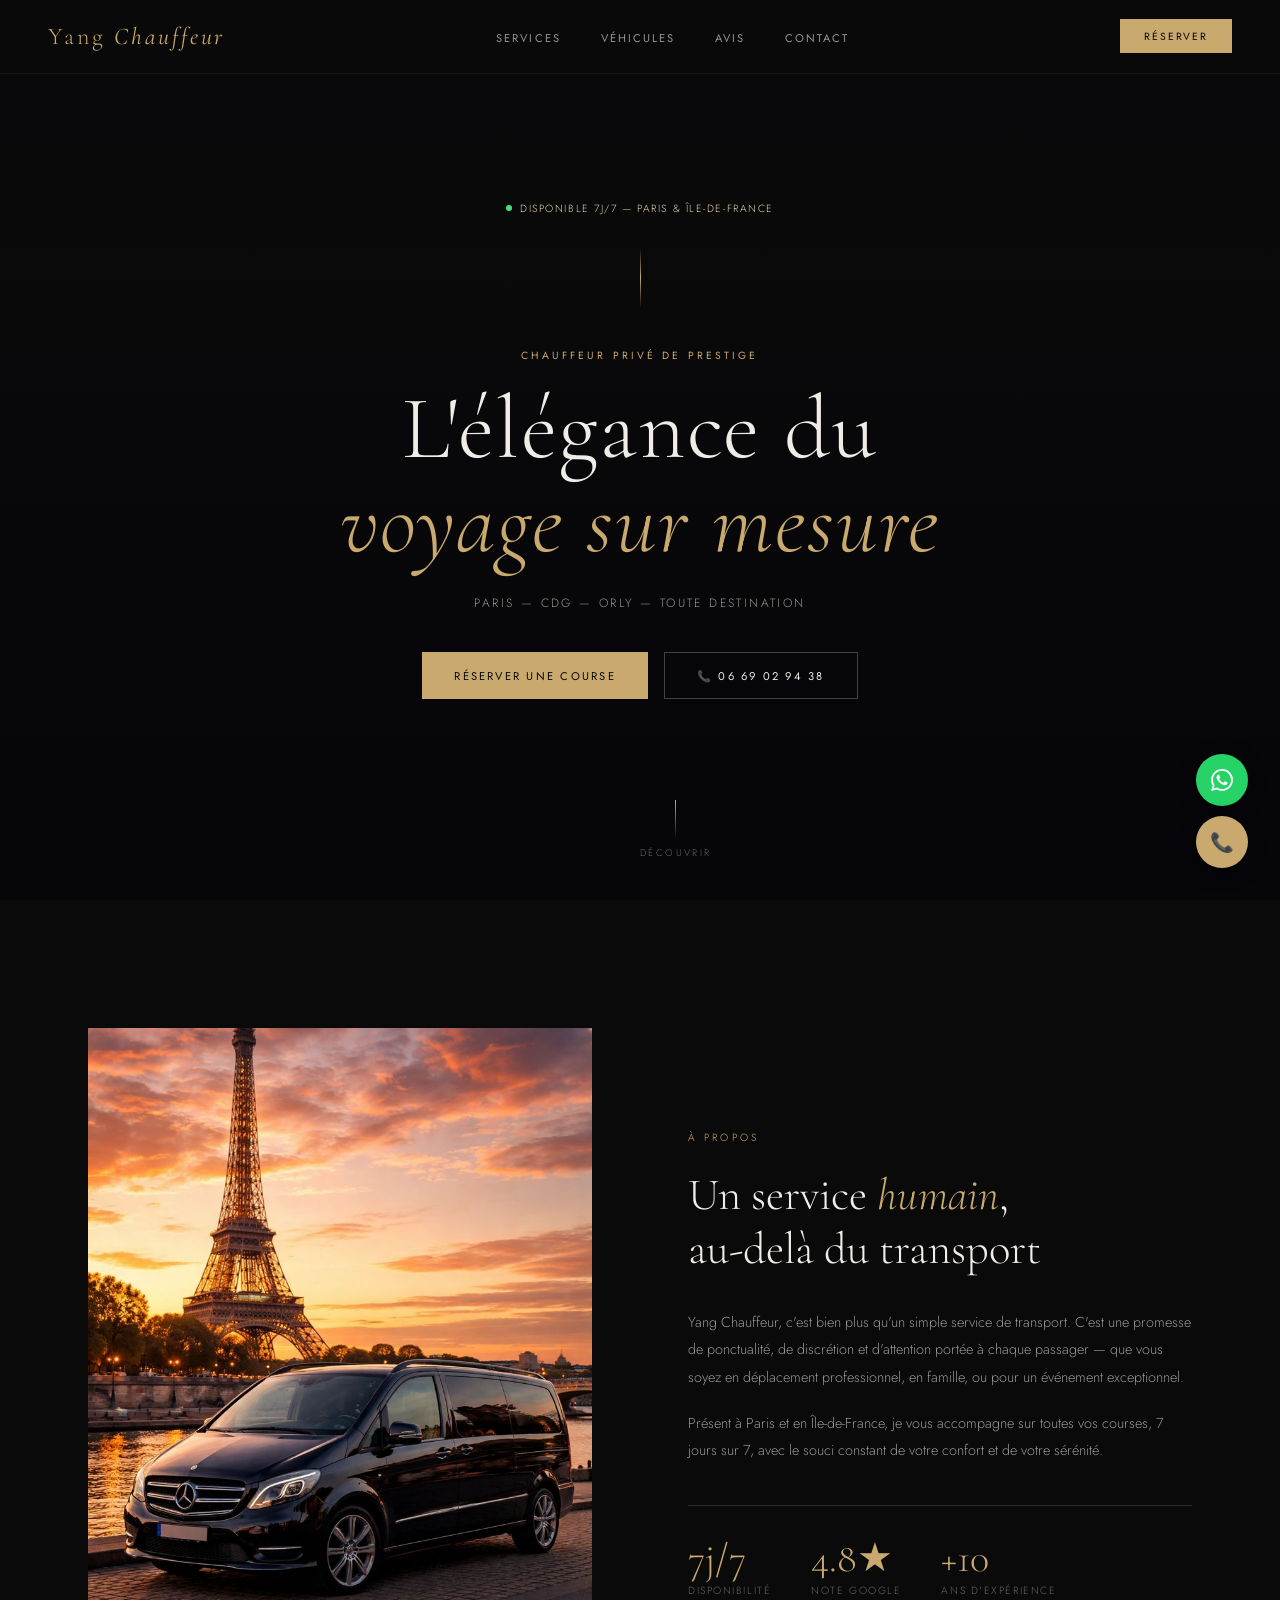
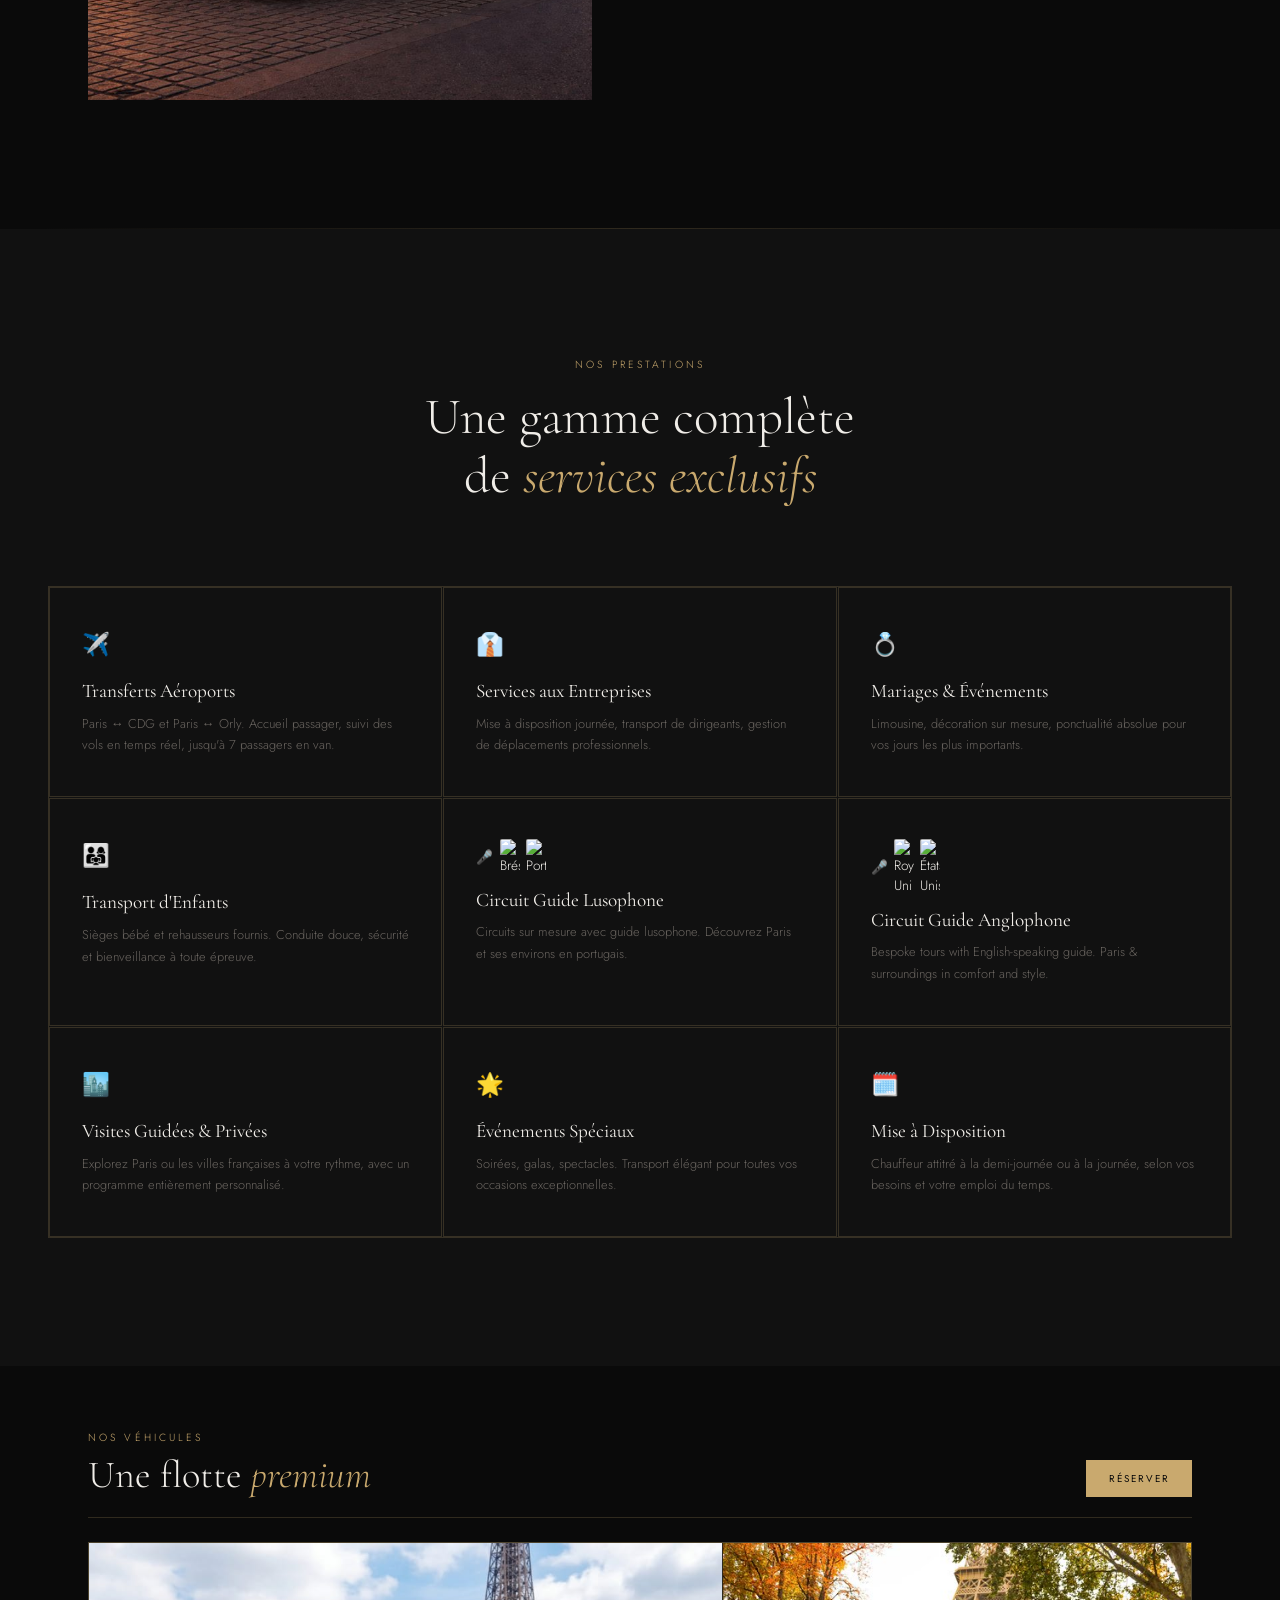
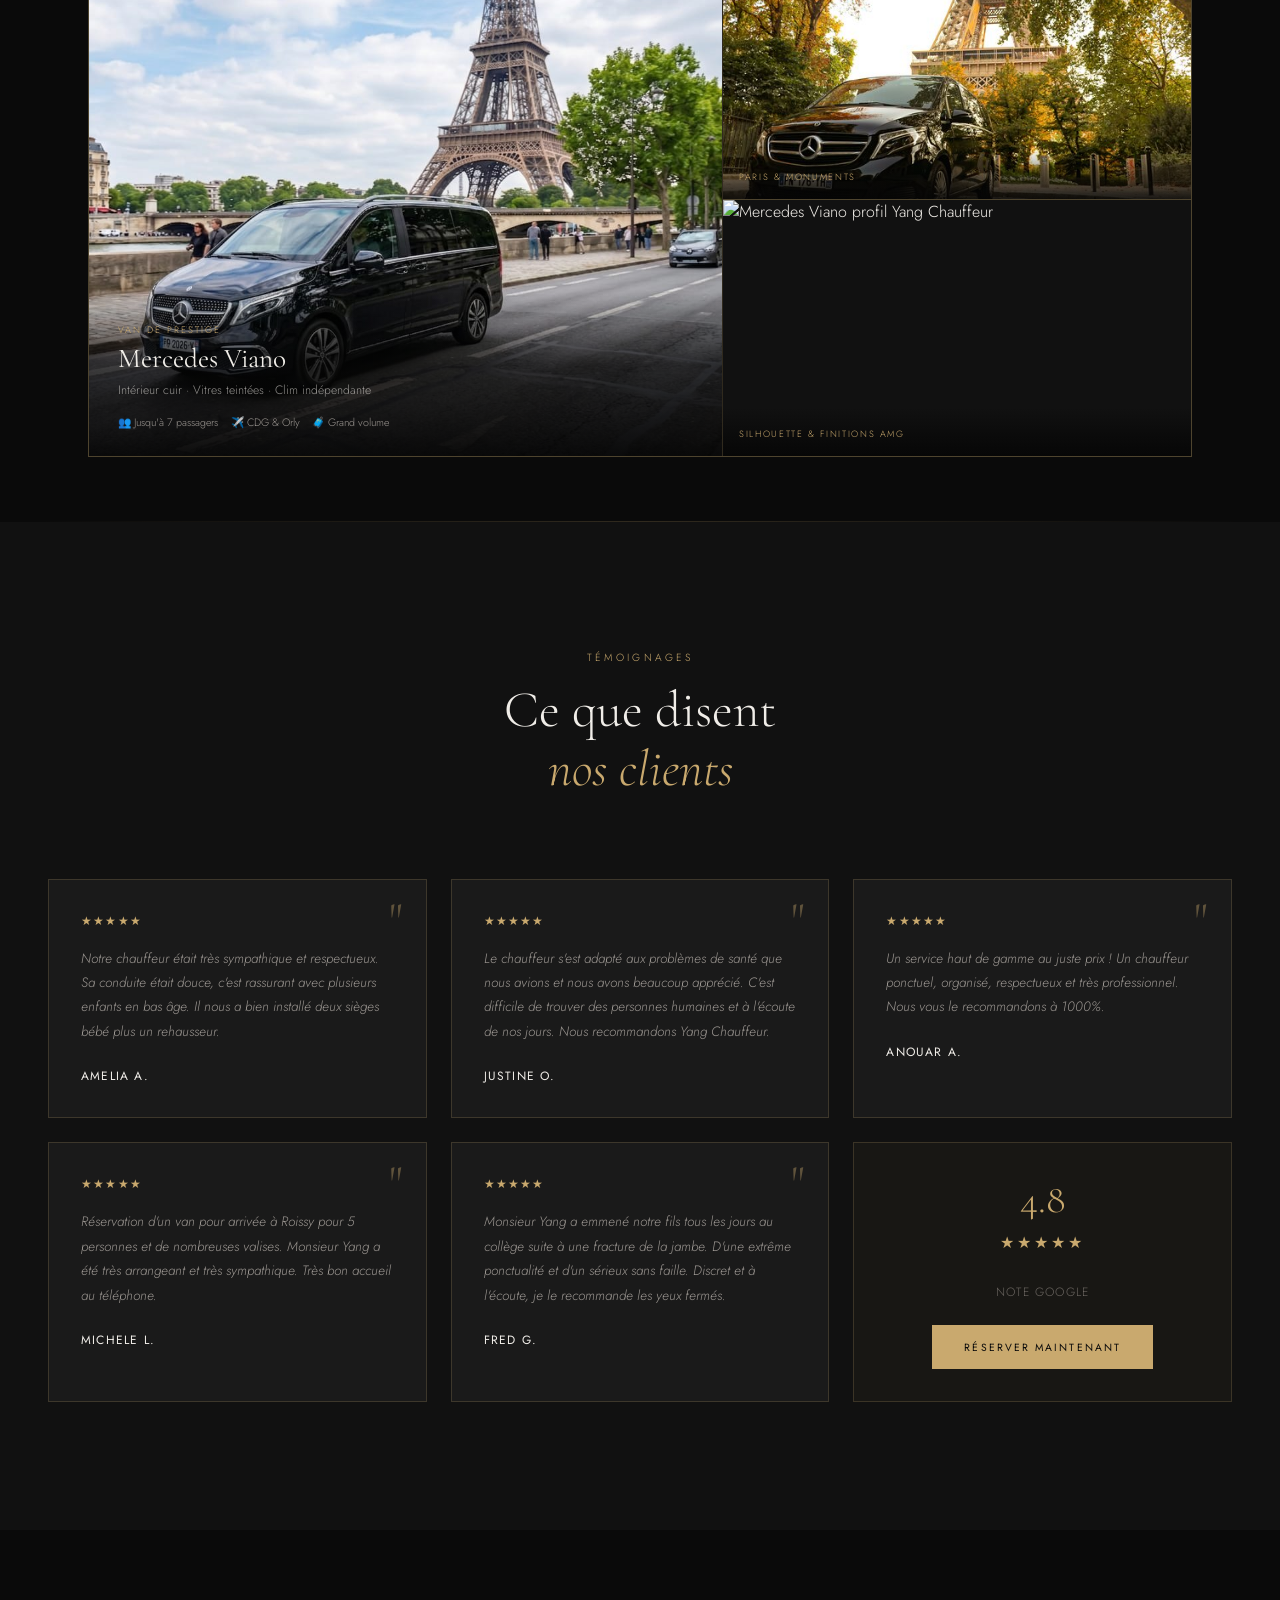
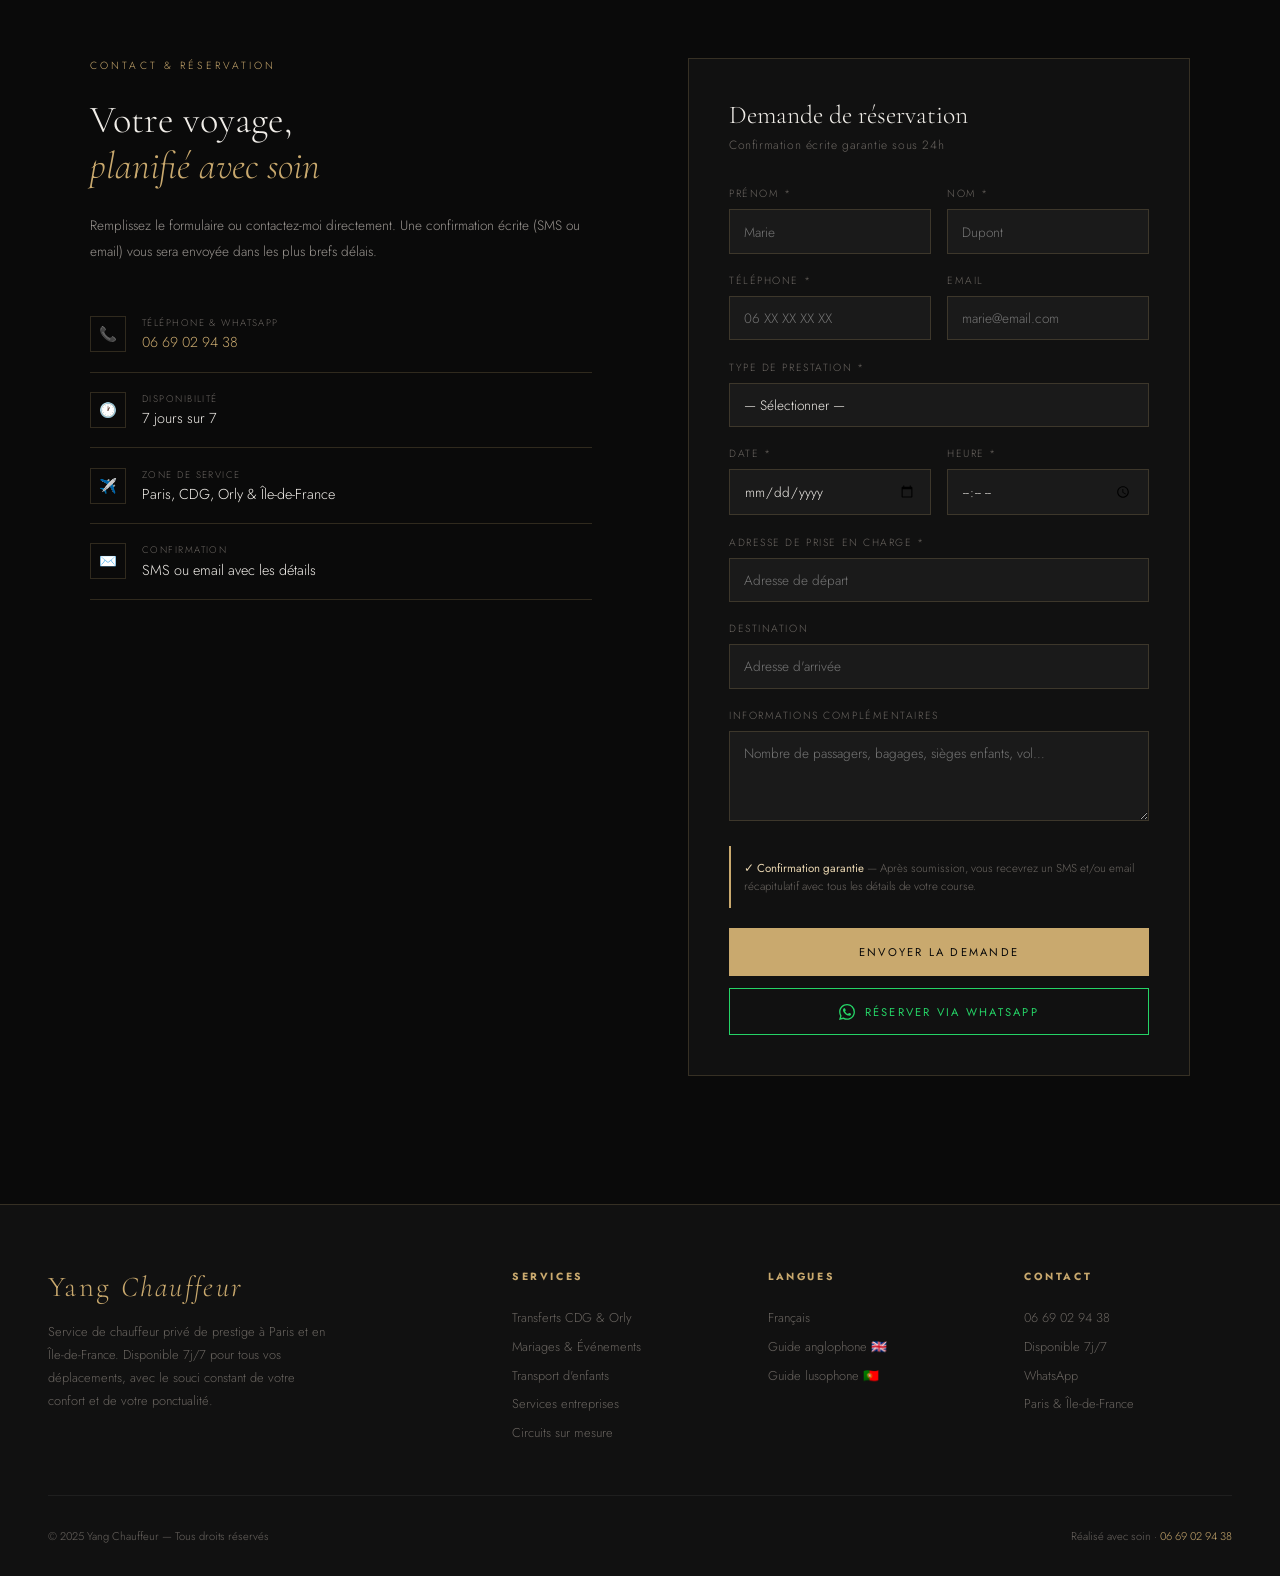
==== index.html @ 164b81b5 "Refactor message textarea auto-fill logic" ====
<!DOCTYPE html>
<html lang="fr">
<head>
<meta charset="UTF-8">
<meta name="viewport" content="width=device-width, initial-scale=1.0">
<title>Yang Chauffeur — Chauffeur Privé de Luxe à Paris</title>
<link href="https://fonts.googleapis.com/css2?family=Cormorant+Garamond:ital,wght@0,300;0,400;0,600;1,300;1,400&family=Jost:wght@200;300;400;500&display=swap" rel="stylesheet">
<style>
  *, *::before, *::after { box-sizing: border-box; margin: 0; padding: 0; }
  :root {
    --gold: #C9A96E;
    --gold-light: #E8D5B0;
    --gold-dark: #8B6B3D;
    --black: #0A0A0A;
    --near-black: #111111;
    --dark: #1A1A1A;
    --mid: #2A2A2A;
    --text: #F0EDE8;
    --text-muted: #9A9590;
    --text-dim: #6A6560;
    --border: rgba(201,169,110,0.2);
    --border-subtle: rgba(255,255,255,0.06);
  }
  html { scroll-behavior: smooth; }
  body {
    font-family: 'Jost', sans-serif;
    background: var(--black);
    color: var(--text);
    overflow-x: hidden;
    font-weight: 300;
  }

  /* NAV */
  nav {
    position: fixed; top: 0; left: 0; right: 0; z-index: 100;
    display: flex; align-items: center; justify-content: space-between;
    padding: 1.2rem 3rem;
    background: rgba(10,10,10,0.85);
    backdrop-filter: blur(12px);
    border-bottom: 1px solid var(--border-subtle);
    transition: padding 0.3s;
  }
  .nav-logo {
    font-family: 'Cormorant Garamond', serif;
    font-size: 1.5rem; font-weight: 300; letter-spacing: 0.12em;
    color: var(--gold); text-decoration: none;
  }
  .nav-logo span { font-style: italic; font-weight: 400; }
  .nav-links { display: flex; gap: 2.5rem; list-style: none; }
  .nav-links a {
    font-size: 0.7rem; font-weight: 400; letter-spacing: 0.18em; text-transform: uppercase;
    color: var(--text-muted); text-decoration: none; transition: color 0.3s;
  }
  .nav-links a:hover { color: var(--gold); }
  .nav-cta {
    font-size: 0.65rem; font-weight: 400; letter-spacing: 0.18em; text-transform: uppercase;
    color: var(--black); background: var(--gold);
    padding: 0.6rem 1.5rem; text-decoration: none;
    transition: background 0.3s;
  }
  .nav-cta:hover { background: var(--gold-light); }
  .hamburger { display: none; flex-direction: column; gap: 5px; cursor: pointer; }
  .hamburger span { width: 22px; height: 1px; background: var(--gold); display: block; }
  .mobile-menu {
    display: none; position: fixed; top: 0; left: 0; right: 0; bottom: 0;
    background: var(--near-black); z-index: 99;
    flex-direction: column; align-items: center; justify-content: center; gap: 2rem;
  }
  .mobile-menu.open { display: flex; }
  .mobile-menu a {
    font-size: 1.5rem; font-family: 'Cormorant Garamond', serif; font-weight: 300;
    color: var(--text); text-decoration: none; letter-spacing: 0.08em;
    transition: color 0.3s;
  }
  .mobile-menu a:hover { color: var(--gold); }
  .mobile-close {
    position: absolute; top: 1.5rem; right: 2rem;
    font-size: 1.5rem; cursor: pointer;
    background: none; border: none; color: var(--gold);
  }

  /* HERO */
  #hero {
    height: 100vh; min-height: 600px;
    display: flex; flex-direction: column; align-items: center; justify-content: center;
    position: relative; text-align: center;
    overflow: hidden;
    padding: 0 2rem;
  }
  .hero-bg {
    position: absolute; inset: 0;
    background:
      linear-gradient(to bottom,
        rgba(5,5,10,0.35) 0%,
        rgba(5,5,10,0.15) 30%,
        rgba(5,5,10,0.65) 72%,
        rgba(5,5,10,0.96) 100%),
      url('paris_pleinecran.jpg') center 40% / cover no-repeat;
  }
  .hero-line {
    width: 1px; height: 60px; background: linear-gradient(to bottom, transparent, var(--gold), transparent);
    margin-bottom: 2.5rem; position: relative; z-index: 1;
    animation: fadeDown 1s ease 0.2s both;
  }
  .hero-eyebrow {
    font-size: 0.65rem; font-weight: 400; letter-spacing: 0.3em; text-transform: uppercase;
    color: var(--gold); margin-bottom: 1.2rem; position: relative; z-index: 1;
    animation: fadeUp 1s ease 0.4s both;
  }
  h1 {
    font-family: 'Cormorant Garamond', serif;
    font-size: clamp(2.8rem, 7vw, 6rem); font-weight: 300;
    line-height: 1.05; letter-spacing: 0.02em;
    position: relative; z-index: 1;
    animation: fadeUp 1s ease 0.6s both;
  }
  h1 em { font-style: italic; color: var(--gold); }
  .hero-sub {
    font-size: 0.75rem; letter-spacing: 0.2em; text-transform: uppercase;
    color: var(--text-muted); margin-top: 1.5rem;
    position: relative; z-index: 1;
    animation: fadeUp 1s ease 0.8s both;
  }
  .hero-ctas {
    display: flex; gap: 1rem; margin-top: 2.5rem;
    position: relative; z-index: 1;
    animation: fadeUp 1s ease 1s both;
    flex-wrap: wrap; justify-content: center;
  }
  .btn-primary {
    display: inline-flex; align-items: center; gap: 0.5rem;
    font-size: 0.7rem; font-weight: 400; letter-spacing: 0.2em; text-transform: uppercase;
    background: var(--gold); color: var(--black);
    padding: 0.9rem 2rem; text-decoration: none;
    transition: background 0.3s, transform 0.2s;
  }
  .btn-primary:hover { background: var(--gold-light); transform: translateY(-1px); }
  .btn-secondary {
    display: inline-flex; align-items: center; gap: 0.5rem;
    font-size: 0.7rem; font-weight: 400; letter-spacing: 0.2em; text-transform: uppercase;
    background: transparent; color: var(--text);
    border: 1px solid rgba(240,237,232,0.25);
    padding: 0.9rem 2rem; text-decoration: none;
    transition: border-color 0.3s, color 0.3s;
  }
  .btn-secondary:hover { border-color: var(--gold); color: var(--gold); }
  .hero-scroll {
    position: absolute; bottom: 2.5rem; left: 50%; transform: translateX(-50%);
    display: flex; flex-direction: column; align-items: center; gap: 0.4rem;
    font-size: 0.6rem; letter-spacing: 0.25em; text-transform: uppercase; color: var(--text-dim);
    z-index: 1; animation: fadeUp 1s ease 1.2s both;
  }
  .scroll-line {
    width: 1px; height: 40px;
    background: linear-gradient(to bottom, var(--gold), transparent);
    animation: scrollPulse 2s ease-in-out infinite;
  }
  .dispo-badge {
    position: relative; z-index: 1;
    display: inline-flex; align-items: center; gap: 0.5rem;
    font-size: 0.65rem; letter-spacing: 0.15em; text-transform: uppercase;
    color: var(--gold-light); margin-bottom: 2rem;
    animation: fadeUp 1s ease 0.3s both;
  }
  .dispo-dot {
    width: 6px; height: 6px; border-radius: 50%; background: #4ade80;
    animation: pulse-dot 2s ease-in-out infinite;
  }

  /* ABOUT */
  #about {
    padding: 8rem 3rem;
    display: grid; grid-template-columns: 1fr 1fr; gap: 6rem;
    max-width: 1200px; margin: 0 auto; align-items: center;
  }
  .about-img { position: relative; }
  .about-img-frame {
    width: 100%; aspect-ratio: 3/4;
    position: relative; overflow: hidden;
  }
  .about-img-frame img {
    width: 100%; height: 100%;
    object-fit: cover; object-position: center 72%;
    display: block;
  }
  .about-img-frame::before {
    content: '';
    position: absolute; inset: -12px -12px auto auto;
    width: 60%; height: 60%;
    border-top: 1px solid var(--gold);
    border-right: 1px solid var(--gold);
  }
  .about-img-frame::after {
    content: '';
    position: absolute; inset: auto auto -12px -12px;
    width: 60%; height: 60%;
    border-bottom: 1px solid var(--gold);
    border-left: 1px solid var(--gold);
  }
  .about-text .section-label {
    font-size: 0.65rem; letter-spacing: 0.3em; text-transform: uppercase;
    color: var(--gold); margin-bottom: 1.5rem; display: block;
  }
  .about-text h2 {
    font-family: 'Cormorant Garamond', serif;
    font-size: clamp(2rem, 3.5vw, 3rem); font-weight: 300; line-height: 1.2;
    margin-bottom: 2rem;
  }
  .about-text h2 em { font-style: italic; color: var(--gold); }
  .about-text p {
    font-size: 0.9rem; line-height: 1.9; color: var(--text-muted);
    margin-bottom: 1.2rem;
  }
  .about-stats {
    display: flex; gap: 2.5rem; margin-top: 2.5rem; padding-top: 2rem;
    border-top: 1px solid var(--border);
  }
  .stat-item .stat-num {
    font-family: 'Cormorant Garamond', serif;
    font-size: 2.5rem; font-weight: 300; color: var(--gold); line-height: 1;
  }
  .stat-item .stat-label {
    font-size: 0.65rem; letter-spacing: 0.15em; text-transform: uppercase;
    color: var(--text-dim); margin-top: 0.3rem;
  }

  /* SERVICES */
  #services { padding: 8rem 3rem; background: var(--near-black); }
  .section-header { text-align: center; margin-bottom: 5rem; }
  .section-header .section-label {
    font-size: 0.65rem; letter-spacing: 0.3em; text-transform: uppercase;
    color: var(--gold); display: block; margin-bottom: 1rem;
  }
  .section-header h2 {
    font-family: 'Cormorant Garamond', serif;
    font-size: clamp(2.2rem, 4vw, 3.5rem); font-weight: 300; line-height: 1.15;
  }
  .section-header h2 em { font-style: italic; color: var(--gold); }
  .services-grid {
    display: grid; grid-template-columns: repeat(3, 1fr); gap: 1px;
    max-width: 1200px; margin: 0 auto;
    border: 1px solid var(--border);
  }
  .service-card {
    padding: 2.5rem 2rem;
    border: 1px solid var(--border);
    background: var(--near-black);
    transition: background 0.3s, transform 0.15s;
    position: relative; overflow: hidden;
    cursor: pointer;
  }
  .service-card:hover { background: rgba(201,169,110,0.06); }
  .service-card:active { transform: scale(0.98); }
  .service-card::after {
    content: ''; position: absolute; bottom: 0; left: 2rem; right: 2rem;
    height: 1px; background: var(--gold);
    transform: scaleX(0); transform-origin: left;
    transition: transform 0.4s ease;
  }
  .service-card:hover::after { transform: scaleX(1); }
  /* Badge "Sélectionné" sur la carte active */
  .service-card.selected {
    background: rgba(201,169,110,0.08);
    border-color: rgba(201,169,110,0.5);
  }
  .service-card.selected::after { transform: scaleX(1); }
  .service-selected-badge {
    position: absolute; top: 0.8rem; right: 0.8rem;
    font-size: 0.55rem; letter-spacing: 0.12em; text-transform: uppercase;
    color: var(--black); background: var(--gold);
    padding: 0.25rem 0.6rem;
    opacity: 0; transform: translateY(-4px);
    transition: opacity 0.3s, transform 0.3s;
    pointer-events: none;
  }
  .service-card.selected .service-selected-badge {
    opacity: 1; transform: translateY(0);
  }
  /* Hint "cliquer pour réserver" au hover */
  .service-card-hint {
    position: absolute; bottom: 0.7rem; right: 1rem;
    font-size: 0.55rem; letter-spacing: 0.1em; text-transform: uppercase;
    color: var(--gold); opacity: 0;
    transition: opacity 0.3s;
  }
  .service-card:hover .service-card-hint { opacity: 0.7; }
  .service-icon {
    font-size: 1.4rem; margin-bottom: 1.2rem; display: block;
  }
  .service-card h3 {
    font-family: 'Cormorant Garamond', serif;
    font-size: 1.2rem; font-weight: 400; margin-bottom: 0.6rem;
    color: var(--text);
  }
  .service-card p {
    font-size: 0.8rem; line-height: 1.7; color: var(--text-dim);
  }
  .service-flag {
    font-size: 0.85rem; margin-bottom: 0.8rem; display: flex; align-items: center; gap: 0.4rem;
  }
  .service-flag img { width: 20px; height: auto; border-radius: 2px; }

  /* FLEET */
  #fleet {
    padding: 4rem 3rem;
    max-width: 1200px; margin: 0 auto;
  }
  .fleet-main-grid {
    display: grid;
    grid-template-columns: 1.15fr 0.85fr;
    gap: 1px;
    background: var(--border);
    border: 1px solid var(--border);
  }
  .fleet-big-card {
    position: relative; overflow: hidden;
    min-height: 420px;
    background: var(--near-black);
  }
  .fleet-big-card img {
    width: 100%; height: 100%;
    object-fit: cover; object-position: center 45%;
    display: block;
    transition: transform 0.6s ease;
  }
  .fleet-big-card:hover img { transform: scale(1.03); }
  .fleet-overlay {
    position: absolute; bottom: 0; left: 0; right: 0;
    padding: 2rem 1.8rem 1.6rem;
    background: linear-gradient(to top, rgba(5,5,5,0.96) 0%, rgba(5,5,5,0.72) 55%, transparent 100%);
  }
  .fleet-overlay .fleet-tag {
    font-size: 0.58rem; letter-spacing: 0.22em; text-transform: uppercase;
    color: var(--gold); display: block; margin-bottom: 0.4rem;
  }
  .fleet-overlay h3 {
    font-family: 'Cormorant Garamond', serif;
    font-size: 1.7rem; font-weight: 400; color: var(--text);
    margin-bottom: 0.4rem;
  }
  .fleet-overlay p {
    font-size: 0.76rem; color: rgba(240,237,232,0.6);
    line-height: 1.6; margin-bottom: 0.9rem;
  }
  .fleet-pills { display: flex; gap: 0.8rem; flex-wrap: wrap; }
  .fleet-pills span { font-size: 0.67rem; color: var(--text-muted); }
  .fleet-side-col {
    display: flex; flex-direction: column;
    gap: 1px; background: var(--border);
  }
  .fleet-small-card {
    position: relative; overflow: hidden;
    flex: 1; min-height: 0; background: var(--near-black);
  }
  .fleet-small-card img {
    width: 100%; height: 100%;
    object-fit: cover; object-position: center 60%;
    display: block;
    transition: transform 0.6s ease;
    min-height: 200px;
  }
  .fleet-small-card:hover img { transform: scale(1.05); }
  .fleet-small-overlay {
    position: absolute; bottom: 0; left: 0; right: 0;
    padding: 0.8rem 1rem;
    background: linear-gradient(to top, rgba(5,5,5,0.88), transparent);
  }
  .fleet-small-overlay span {
    font-size: 0.57rem; letter-spacing: 0.18em;
    text-transform: uppercase; color: var(--gold);
  }

  /* AVIS */
  #avis { padding: 8rem 3rem; background: var(--near-black); }
  .avis-grid {
    display: grid; grid-template-columns: repeat(3, 1fr); gap: 1.5rem;
    max-width: 1200px; margin: 4rem auto 0;
  }
  .avis-card {
    padding: 2rem;
    border: 1px solid var(--border);
    background: var(--dark);
    position: relative;
  }
  .avis-quote {
    font-family: 'Cormorant Garamond', serif;
    font-size: 3rem; line-height: 1;
    color: var(--gold); opacity: 0.4;
    position: absolute; top: 1rem; right: 1.5rem;
  }
  .stars { color: var(--gold); font-size: 0.75rem; letter-spacing: 0.1em; margin-bottom: 1rem; }
  .avis-text {
    font-size: 0.85rem; line-height: 1.8; color: var(--text-muted);
    margin-bottom: 1.5rem; font-style: italic;
  }
  .avis-author {
    font-size: 0.75rem; font-weight: 400; letter-spacing: 0.1em;
    color: var(--text); text-transform: uppercase;
  }

  /* RESERVATION */
  #reservation { padding: 8rem 3rem; }
  .reservation-wrap {
    max-width: 1100px; margin: 0 auto;
    display: grid; grid-template-columns: 1fr 1fr; gap: 6rem; align-items: start;
  }
  .res-info .section-label {
    font-size: 0.65rem; letter-spacing: 0.3em; text-transform: uppercase;
    color: var(--gold); display: block; margin-bottom: 1.5rem;
  }
  .res-info h2 {
    font-family: 'Cormorant Garamond', serif;
    font-size: clamp(2rem, 3vw, 2.8rem); font-weight: 300; line-height: 1.2;
    margin-bottom: 1.5rem;
  }
  .res-info h2 em { font-style: italic; color: var(--gold); }
  .res-info p { font-size: 0.85rem; line-height: 1.9; color: var(--text-muted); margin-bottom: 2rem; }
  .contact-item {
    display: flex; align-items: center; gap: 1rem;
    padding: 1.2rem 0; border-bottom: 1px solid var(--border);
  }
  .contact-icon {
    width: 36px; height: 36px; border: 1px solid var(--border);
    display: flex; align-items: center; justify-content: center;
    font-size: 0.9rem; flex-shrink: 0;
  }
  .contact-item .ci-label { font-size: 0.6rem; letter-spacing: 0.15em; text-transform: uppercase; color: var(--text-dim); }
  .contact-item .ci-val { font-size: 0.9rem; color: var(--text); margin-top: 0.15rem; }
  .contact-item .ci-val a { color: var(--gold); text-decoration: none; }
  .form-wrap { background: var(--near-black); padding: 2.5rem; border: 1px solid var(--border); }
  .form-title {
    font-family: 'Cormorant Garamond', serif;
    font-size: 1.6rem; font-weight: 300; margin-bottom: 0.4rem;
  }
  .form-sub { font-size: 0.75rem; color: var(--text-dim); margin-bottom: 2rem; letter-spacing: 0.05em; }
  .form-row { display: grid; grid-template-columns: 1fr 1fr; gap: 1rem; }
  .form-group { margin-bottom: 1.2rem; }
  .form-group label {
    display: block; font-size: 0.65rem; letter-spacing: 0.15em; text-transform: uppercase;
    color: var(--text-dim); margin-bottom: 0.5rem;
  }
  .form-group input,
  .form-group select,
  .form-group textarea {
    width: 100%;
    background: var(--dark); border: 1px solid var(--border);
    color: var(--text); font-family: 'Jost', sans-serif; font-size: 0.85rem; font-weight: 300;
    padding: 0.7rem 0.9rem; outline: none;
    transition: border-color 0.3s;
    -webkit-appearance: none;
  }
  .form-group input:focus,
  .form-group select:focus,
  .form-group textarea:focus { border-color: var(--gold); }
  .form-group select { cursor: pointer; }
  .form-group select option { background: var(--dark); }
  .form-group textarea { resize: vertical; min-height: 90px; }
  /* Flash highlight quand le formulaire est pré-rempli */
  @keyframes fieldFlash {
    0%   { border-color: var(--gold); background: rgba(201,169,110,0.12); }
    100% { border-color: var(--border); background: var(--dark); }
  }
  .field-flash { animation: fieldFlash 1.2s ease forwards; }
  .form-notice {
    font-size: 0.72rem; color: var(--text-dim); line-height: 1.6;
    padding: 0.8rem; border-left: 2px solid var(--gold); margin-bottom: 1.2rem;
  }
  .form-notice strong { color: var(--gold-light); font-weight: 400; }
  .btn-submit {
    width: 100%;
    background: var(--gold); color: var(--black);
    font-family: 'Jost', sans-serif; font-size: 0.7rem; font-weight: 400;
    letter-spacing: 0.2em; text-transform: uppercase;
    border: none; padding: 1rem; cursor: pointer;
    transition: background 0.3s, transform 0.2s;
  }
  .btn-submit:hover { background: var(--gold-light); transform: translateY(-1px); }
  .btn-whatsapp {
    display: flex; align-items: center; justify-content: center; gap: 0.6rem;
    width: 100%; margin-top: 0.8rem;
    background: transparent; border: 1px solid #25D366; color: #25D366;
    font-family: 'Jost', sans-serif; font-size: 0.7rem; font-weight: 400;
    letter-spacing: 0.2em; text-transform: uppercase;
    padding: 0.9rem; cursor: pointer; text-decoration: none;
    transition: background 0.3s;
  }
  .btn-whatsapp:hover { background: rgba(37,211,102,0.08); }
  .form-success { display: none; text-align: center; padding: 2rem 0; }
  .form-success .success-icon { font-size: 2rem; margin-bottom: 1rem; }
  .form-success h3 {
    font-family: 'Cormorant Garamond', serif; font-size: 1.6rem; font-weight: 300;
    color: var(--gold); margin-bottom: 0.8rem;
  }
  .form-success p { font-size: 0.85rem; color: var(--text-muted); line-height: 1.7; }

  /* FOOTER */
  footer {
    background: var(--near-black);
    border-top: 1px solid var(--border);
    padding: 4rem 3rem 2rem;
  }
  .footer-grid {
    display: grid; grid-template-columns: 2fr 1fr 1fr 1fr; gap: 3rem;
    max-width: 1200px; margin: 0 auto; padding-bottom: 3rem;
    border-bottom: 1px solid var(--border-subtle);
  }
  .footer-brand .logo-footer {
    font-family: 'Cormorant Garamond', serif;
    font-size: 1.8rem; font-weight: 300; color: var(--gold); letter-spacing: 0.08em;
    margin-bottom: 1rem; display: block;
  }
  .footer-brand .logo-footer em { font-style: italic; }
  .footer-brand p { font-size: 0.8rem; color: var(--text-dim); line-height: 1.8; max-width: 280px; }
  .footer-col h4 {
    font-size: 0.65rem; letter-spacing: 0.25em; text-transform: uppercase;
    color: var(--gold); margin-bottom: 1.2rem;
  }
  .footer-col ul { list-style: none; }
  .footer-col ul li { font-size: 0.8rem; color: var(--text-dim); padding: 0.3rem 0; line-height: 1.5; }
  .footer-col ul li a { color: var(--text-dim); text-decoration: none; transition: color 0.3s; }
  .footer-col ul li a:hover { color: var(--gold); }
  .footer-bottom {
    max-width: 1200px; margin: 2rem auto 0;
    display: flex; justify-content: space-between; align-items: center;
    font-size: 0.7rem; color: var(--text-dim);
    flex-wrap: wrap; gap: 0.5rem;
  }
  .footer-bottom a { color: var(--gold); text-decoration: none; }

  /* FLOATING BUTTONS */
  .float-phone {
    position: fixed; bottom: 2rem; right: 2rem; z-index: 99;
    display: flex; flex-direction: column; align-items: flex-end; gap: 0.6rem;
  }
  .float-btn {
    display: flex; align-items: center; justify-content: center;
    width: 52px; height: 52px; border-radius: 50%;
    font-size: 1.2rem; text-decoration: none;
    box-shadow: 0 4px 20px rgba(0,0,0,0.4);
    transition: transform 0.2s;
  }
  .float-btn:hover { transform: scale(1.08); }
  .float-call { background: var(--gold); color: var(--black); }
  .float-wa { background: #25D366; color: #fff; }

  /* DIVIDER */
  .divider {
    max-width: 1200px; margin: 0 auto;
    height: 1px; background: linear-gradient(to right, transparent, var(--border), transparent);
  }

  /* KEYFRAMES */
  @keyframes fadeUp {
    from { opacity: 0; transform: translateY(24px); }
    to   { opacity: 1; transform: translateY(0); }
  }
  @keyframes fadeDown {
    from { opacity: 0; transform: translateY(-20px); }
    to   { opacity: 1; transform: translateY(0); }
  }
  @keyframes pulse-dot {
    0%, 100% { opacity: 1; transform: scale(1); }
    50%       { opacity: 0.5; transform: scale(0.8); }
  }
  @keyframes scrollPulse {
    0%, 100% { opacity: 0.4; }
    50%       { opacity: 1; }
  }

  /* RESPONSIVE */
  @media (max-width: 900px) {
    nav { padding: 1rem 1.5rem; }
    .nav-links, .nav-cta { display: none; }
    .hamburger { display: flex; }
    #about { grid-template-columns: 1fr; gap: 2.5rem; padding: 4rem 1.5rem; }
    .about-img { order: -1; }
    .about-img-frame { aspect-ratio: 16/9; }
    .about-img-frame img { object-position: center 55%; }
    .about-img-frame::before, .about-img-frame::after { display: none; }
    .services-grid { grid-template-columns: 1fr 1fr; }
    .fleet-main-grid { grid-template-columns: 1fr; }
    .fleet-big-card { min-height: 280px; }
    .fleet-big-card img { object-position: center 40%; }
    .fleet-side-col { flex-direction: row; }
    .fleet-small-card { flex: 1; }
    .fleet-small-card img { min-height: 160px; }
    .avis-grid { grid-template-columns: 1fr 1fr; }
    .reservation-wrap { grid-template-columns: 1fr; gap: 3rem; }
    .footer-grid { grid-template-columns: 1fr 1fr; gap: 2rem; }
    #services, #fleet, #avis, #reservation, footer { padding: 4rem 1.5rem; }
  }
  @media (max-width: 600px) {
    h1 { font-size: 2.2rem; }
    #about { padding: 3rem 1.2rem; }
    .about-img-frame { aspect-ratio: 4/3; }
    .about-img-frame img { object-position: center 60%; }
    .about-stats { flex-direction: column; gap: 1.5rem; }
    .services-grid { grid-template-columns: 1fr; }
    .fleet-side-col { flex-direction: column; }
    .fleet-small-card img { min-height: 180px; }
    .fleet-big-card { min-height: 240px; }
    .form-row { grid-template-columns: 1fr; }
    .footer-grid { grid-template-columns: 1fr; }
    .footer-bottom { flex-direction: column; text-align: center; }
    .avis-grid { grid-template-columns: 1fr; }
    #services, #fleet, #avis, #reservation, footer { padding: 3rem 1.2rem; }
  }
</style>
</head>
<body>

<!-- NAV -->
<nav>
  <a href="#hero" class="nav-logo">Yang <span>Chauffeur</span></a>
  <ul class="nav-links">
    <li><a href="#services">Services</a></li>
    <li><a href="#fleet">Véhicules</a></li>
    <li><a href="#avis">Avis</a></li>
    <li><a href="#reservation">Contact</a></li>
  </ul>
  <a href="tel:0669029438" class="nav-cta">Réserver</a>
  <div class="hamburger" onclick="openMenu()">
    <span></span><span></span><span></span>
  </div>
</nav>

<!-- MOBILE MENU -->
<div class="mobile-menu" id="mobileMenu">
  <button class="mobile-close" onclick="closeMenu()">✕</button>
  <a href="#services" onclick="closeMenu()">Services</a>
  <a href="#fleet" onclick="closeMenu()">Véhicules</a>
  <a href="#avis" onclick="closeMenu()">Avis clients</a>
  <a href="#reservation" onclick="closeMenu()">Réservation</a>
  <a href="tel:0669029438" style="color:var(--gold);">06 69 02 94 38</a>
</div>

<!-- HERO -->
<section id="hero">
  <div class="hero-bg"></div>
  <div class="dispo-badge"><span class="dispo-dot"></span>Disponible 7j/7 — Paris & Île-de-France</div>
  <div class="hero-line"></div>
  <p class="hero-eyebrow">Chauffeur Privé de Prestige</p>
  <h1>L'élégance du<br><em>voyage sur mesure</em></h1>
  <p class="hero-sub">Paris — CDG — Orly — Toute destination</p>
  <div class="hero-ctas">
    <a href="#reservation" class="btn-primary">Réserver une course</a>
    <a href="tel:0669029438" class="btn-secondary">📞 06 69 02 94 38</a>
  </div>
  <div class="hero-scroll">
    <div class="scroll-line"></div>
    Découvrir
  </div>
</section>

<!-- ABOUT -->
<section id="about">
  <div class="about-img">
    <div class="about-img-frame">
      <img src="van_2.jpeg" alt="Mercedes Viano Yang Chauffeur Paris Tour Eiffel">
    </div>
  </div>
  <div class="about-text">
    <span class="section-label">À propos</span>
    <h2>Un service <em>humain</em>,<br>au-delà du transport</h2>
    <p>Yang Chauffeur, c'est bien plus qu'un simple service de transport. C'est une promesse de ponctualité, de discrétion et d'attention portée à chaque passager — que vous soyez en déplacement professionnel, en famille, ou pour un événement exceptionnel.</p>
    <p>Présent à Paris et en Île-de-France, je vous accompagne sur toutes vos courses, 7 jours sur 7, avec le souci constant de votre confort et de votre sérénité.</p>
    <div class="about-stats">
      <div class="stat-item">
        <div class="stat-num">7j/7</div>
        <div class="stat-label">Disponibilité</div>
      </div>
      <div class="stat-item">
        <div class="stat-num">4.8★</div>
        <div class="stat-label">Note Google</div>
      </div>
      <div class="stat-item">
        <div class="stat-num">+10</div>
        <div class="stat-label">Ans d'expérience</div>
      </div>
    </div>
  </div>
</section>

<div class="divider"></div>

<!-- SERVICES -->
<section id="services">
  <div class="section-header">
    <span class="section-label">Nos prestations</span>
    <h2>Une gamme complète<br>de <em>services exclusifs</em></h2>
  </div>
  <div class="services-grid">

    <div class="service-card"
         data-service="Transfert vers CDG (Van jusqu'à 7 pers.)"
         data-message="Bonjour, je souhaite réserver un transfert aéroport CDG/Orly.">
      <span class="service-selected-badge">Sélectionné ✓</span>
      <span class="service-icon">✈️</span>
      <h3>Transferts Aéroports</h3>
      <p>Paris ↔ CDG et Paris ↔ Orly. Accueil passager, suivi des vols en temps réel, jusqu'à 7 passagers en van.</p>
      <span class="service-card-hint">Cliquer pour réserver →</span>
    </div>

    <div class="service-card"
         data-service="Services entreprises"
         data-message="Bonjour, je souhaite un service entreprise (mise à disposition / déplacements professionnels).">
      <span class="service-selected-badge">Sélectionné ✓</span>
      <span class="service-icon">👔</span>
      <h3>Services aux Entreprises</h3>
      <p>Mise à disposition journée, transport de dirigeants, gestion de déplacements professionnels.</p>
      <span class="service-card-hint">Cliquer pour réserver →</span>
    </div>

    <div class="service-card"
         data-service="Mariage / Cérémonie"
         data-message="Bonjour, je souhaite réserver pour un mariage ou un événement spécial.">
      <span class="service-selected-badge">Sélectionné ✓</span>
      <span class="service-icon">💍</span>
      <h3>Mariages & Événements</h3>
      <p>Limousine, décoration sur mesure, ponctualité absolue pour vos jours les plus importants.</p>
      <span class="service-card-hint">Cliquer pour réserver →</span>
    </div>

    <div class="service-card"
         data-service="Transport d'enfants"
         data-message="Bonjour, je souhaite un transport d'enfants avec sièges bébé/rehausseurs adaptés.">
      <span class="service-selected-badge">Sélectionné ✓</span>
      <span class="service-icon">👨‍👩‍👧</span>
      <h3>Transport d'Enfants</h3>
      <p>Sièges bébé et rehausseurs fournis. Conduite douce, sécurité et bienveillance à toute épreuve.</p>
      <span class="service-card-hint">Cliquer pour réserver →</span>
    </div>

    <div class="service-card"
         data-service="Circuit guide lusophone"
         data-message="Olá, gostaria de reservar um circuito personalizado com guia lusófono.">
      <span class="service-selected-badge">Sélectionné ✓</span>
      <div class="service-flag">🎤
        <img src="https://flagcdn.com/w20/br.png" alt="Brésil">
        <img src="https://flagcdn.com/w20/pt.png" alt="Portugal">
      </div>
      <h3>Circuit Guide Lusophone</h3>
      <p>Circuits sur mesure avec guide lusophone. Découvrez Paris et ses environs en portugais.</p>
      <span class="service-card-hint">Cliquer pour réserver →</span>
    </div>

    <div class="service-card"
         data-service="Circuit guide anglophone"
         data-message="Hello, I would like to book a bespoke tour with an English-speaking guide.">
      <span class="service-selected-badge">Sélectionné ✓</span>
      <div class="service-flag">🎤
        <img src="https://flagcdn.com/w20/gb.png" alt="Royaume-Uni">
        <img src="https://flagcdn.com/w20/us.png" alt="États-Unis">
      </div>
      <h3>Circuit Guide Anglophone</h3>
      <p>Bespoke tours with English-speaking guide. Paris & surroundings in comfort and style.</p>
      <span class="service-card-hint">Cliquer pour réserver →</span>
    </div>

    <div class="service-card"
         data-service="Visite guidée / privée"
         data-message="Bonjour, je souhaite organiser une visite privée et personnalisée de Paris.">
      <span class="service-selected-badge">Sélectionné ✓</span>
      <span class="service-icon">🏙️</span>
      <h3>Visites Guidées & Privées</h3>
      <p>Explorez Paris ou les villes françaises à votre rythme, avec un programme entièrement personnalisé.</p>
      <span class="service-card-hint">Cliquer pour réserver →</span>
    </div>

    <div class="service-card"
         data-service="Événement spécial"
         data-message="Bonjour, je souhaite un transport pour un événement spécial (soirée, gala, spectacle…).">
      <span class="service-selected-badge">Sélectionné ✓</span>
      <span class="service-icon">🌟</span>
      <h3>Événements Spéciaux</h3>
      <p>Soirées, galas, spectacles. Transport élégant pour toutes vos occasions exceptionnelles.</p>
      <span class="service-card-hint">Cliquer pour réserver →</span>
    </div>

    <div class="service-card"
         data-service="Mise à disposition journée"
         data-message="Bonjour, je souhaite un chauffeur à disposition à la demi-journée ou à la journée.">
      <span class="service-selected-badge">Sélectionné ✓</span>
      <span class="service-icon">🗓️</span>
      <h3>Mise à Disposition</h3>
      <p>Chauffeur attitré à la demi-journée ou à la journée, selon vos besoins et votre emploi du temps.</p>
      <span class="service-card-hint">Cliquer pour réserver →</span>
    </div>

  </div>
</section>

<!-- FLEET -->
<section id="fleet">
  <div style="max-width:1200px; margin:0 auto;">
    <div style="display:flex; align-items:flex-end; justify-content:space-between; margin-bottom:1.5rem; padding:0 0 1.2rem; border-bottom:1px solid var(--border); flex-wrap:wrap; gap:1rem;">
      <div>
        <span style="font-size:0.65rem; letter-spacing:0.3em; text-transform:uppercase; color:var(--gold); display:block; margin-bottom:0.5rem;">Nos véhicules</span>
        <h2 style="font-family:'Cormorant Garamond',serif; font-size:clamp(1.6rem,3vw,2.4rem); font-weight:300; line-height:1.15;">Une flotte <em style="font-style:italic;color:var(--gold);">premium</em></h2>
      </div>
      <a href="#reservation" class="btn-primary" style="white-space:nowrap; font-size:0.62rem; padding:0.7rem 1.4rem;">Réserver</a>
    </div>
    <div class="fleet-main-grid">
      <div class="fleet-big-card">
        <img src="van_4.jpeg" alt="Mercedes Viano en mouvement quai de Seine Tour Eiffel">
        <div class="fleet-overlay">
          <span class="fleet-tag">Van de prestige</span>
          <h3>Mercedes Viano</h3>
          <p>Intérieur cuir · Vitres teintées · Clim indépendante</p>
          <div class="fleet-pills">
            <span>👥 Jusqu'à 7 passagers</span>
            <span>✈️ CDG & Orly</span>
            <span>🧳 Grand volume</span>
          </div>
        </div>
      </div>
      <div class="fleet-side-col">
        <div class="fleet-small-card">
          <img src="van_1.jpg" alt="Mercedes Viano Tour Eiffel automne">
          <div class="fleet-small-overlay"><span>Paris & monuments</span></div>
        </div>
        <div class="fleet-small-card">
          <img src="van_3.jpeg" alt="Mercedes Viano profil Yang Chauffeur">
          <div class="fleet-small-overlay"><span>Silhouette & finitions AMG</span></div>
        </div>
      </div>
    </div>
  </div>
</section>

<div class="divider"></div>

<!-- AVIS -->
<section id="avis">
  <div class="section-header">
    <span class="section-label">Témoignages</span>
    <h2>Ce que disent<br><em>nos clients</em></h2>
  </div>
  <div class="avis-grid">
    <div class="avis-card">
      <div class="avis-quote">"</div>
      <div class="stars">★★★★★</div>
      <p class="avis-text">Notre chauffeur était très sympathique et respectueux. Sa conduite était douce, c'est rassurant avec plusieurs enfants en bas âge. Il nous a bien installé deux sièges bébé plus un rehausseur.</p>
      <div class="avis-author">Amelia A.</div>
    </div>
    <div class="avis-card">
      <div class="avis-quote">"</div>
      <div class="stars">★★★★★</div>
      <p class="avis-text">Le chauffeur s'est adapté aux problèmes de santé que nous avions et nous avons beaucoup apprécié. C'est difficile de trouver des personnes humaines et à l'écoute de nos jours. Nous recommandons Yang Chauffeur.</p>
      <div class="avis-author">Justine O.</div>
    </div>
    <div class="avis-card">
      <div class="avis-quote">"</div>
      <div class="stars">★★★★★</div>
      <p class="avis-text">Un service haut de gamme au juste prix ! Un chauffeur ponctuel, organisé, respectueux et très professionnel. Nous vous le recommandons à 1000%.</p>
      <div class="avis-author">Anouar A.</div>
    </div>
    <div class="avis-card">
      <div class="avis-quote">"</div>
      <div class="stars">★★★★★</div>
      <p class="avis-text">Réservation d'un van pour arrivée à Roissy pour 5 personnes et de nombreuses valises. Monsieur Yang a été très arrangeant et très sympathique. Très bon accueil au téléphone.</p>
      <div class="avis-author">Michele L.</div>
    </div>
    <div class="avis-card">
      <div class="avis-quote">"</div>
      <div class="stars">★★★★★</div>
      <p class="avis-text">Monsieur Yang a emmené notre fils tous les jours au collège suite à une fracture de la jambe. D'une extrême ponctualité et d'un sérieux sans faille. Discret et à l'écoute, je le recommande les yeux fermés.</p>
      <div class="avis-author">Fred G.</div>
    </div>
    <div class="avis-card" style="display:flex; flex-direction:column; align-items:center; justify-content:center; text-align:center; background:rgba(201,169,110,0.04);">
      <div style="font-family:'Cormorant Garamond',serif; font-size:2.5rem; font-weight:300; color:var(--gold); margin-bottom:0.5rem;">4.8</div>
      <div class="stars" style="font-size:1rem; letter-spacing:0.2em;">★★★★★</div>
      <div style="font-size:0.75rem; color:var(--text-dim); margin-top:0.8rem; letter-spacing:0.1em; text-transform:uppercase;">Note Google</div>
      <a href="tel:0669029438" class="btn-primary" style="margin-top:1.5rem; font-size:0.65rem;">Réserver maintenant</a>
    </div>
  </div>
</section>

<!-- RESERVATION -->
<section id="reservation">
  <div class="reservation-wrap">
    <div class="res-info">
      <span class="section-label">Contact & Réservation</span>
      <h2>Votre voyage,<br><em>planifié avec soin</em></h2>
      <p>Remplissez le formulaire ou contactez-moi directement. Une confirmation écrite (SMS ou email) vous sera envoyée dans les plus brefs délais.</p>
      <div class="contact-item">
        <div class="contact-icon">📞</div>
        <div>
          <div class="ci-label">Téléphone & WhatsApp</div>
          <div class="ci-val"><a href="tel:0669029438">06 69 02 94 38</a></div>
        </div>
      </div>
      <div class="contact-item">
        <div class="contact-icon">🕐</div>
        <div>
          <div class="ci-label">Disponibilité</div>
          <div class="ci-val">7 jours sur 7</div>
        </div>
      </div>
      <div class="contact-item">
        <div class="contact-icon">✈️</div>
        <div>
          <div class="ci-label">Zone de service</div>
          <div class="ci-val">Paris, CDG, Orly & Île-de-France</div>
        </div>
      </div>
      <div class="contact-item">
        <div class="contact-icon">✉️</div>
        <div>
          <div class="ci-label">Confirmation</div>
          <div class="ci-val">SMS ou email avec les détails</div>
        </div>
      </div>
    </div>
    <div class="form-wrap">
      <h3 class="form-title">Demande de réservation</h3>
      <p class="form-sub">Confirmation écrite garantie sous 24h</p>
      <div id="formContent">
        <div class="form-row">
          <div class="form-group">
            <label>Prénom *</label>
            <input type="text" id="prenom" placeholder="Marie" required>
          </div>
          <div class="form-group">
            <label>Nom *</label>
            <input type="text" id="nom" placeholder="Dupont" required>
          </div>
        </div>
        <div class="form-row">
          <div class="form-group">
            <label>Téléphone *</label>
            <input type="tel" id="tel" placeholder="06 XX XX XX XX" required>
          </div>
          <div class="form-group">
            <label>Email</label>
            <input type="email" id="email" placeholder="marie@email.com">
          </div>
        </div>
        <div class="form-group">
          <label>Type de prestation *</label>
          <select id="service" required>
            <option value="">— Sélectionner —</option>
            <option>Transfert vers CDG (Van jusqu'à 7 pers.)</option>
            <option>Transfert vers CDG (Berline jusqu'à 4 pers.)</option>
            <option>Transfert vers Orly (Van jusqu'à 7 pers.)</option>
            <option>Transfert vers Orly (Berline jusqu'à 4 pers.)</option>
            <option>Mariage / Cérémonie</option>
            <option>Transport d'enfants</option>
            <option>Services entreprises</option>
            <option>Mise à disposition journée</option>
            <option>Circuit guide lusophone</option>
            <option>Circuit guide anglophone</option>
            <option>Visite guidée / privée</option>
            <option>Événement spécial</option>
            <option>Autre</option>
          </select>
        </div>
        <div class="form-row">
          <div class="form-group">
            <label>Date *</label>
            <input type="date" id="date" required>
          </div>
          <div class="form-group">
            <label>Heure *</label>
            <input type="time" id="heure" required>
          </div>
        </div>
        <div class="form-group">
          <label>Adresse de prise en charge *</label>
          <input type="text" id="depart" placeholder="Adresse de départ" required>
        </div>
        <div class="form-group">
          <label>Destination</label>
          <input type="text" id="arrivee" placeholder="Adresse d'arrivée">
        </div>
        <div class="form-group">
          <label>Informations complémentaires</label>
          <textarea id="message" placeholder="Nombre de passagers, bagages, sièges enfants, vol…"></textarea>
        </div>
        <div class="form-notice">
          <strong>✓ Confirmation garantie</strong> — Après soumission, vous recevrez un SMS et/ou email récapitulatif avec tous les détails de votre course.
        </div>
        <button class="btn-submit" onclick="submitForm()">Envoyer la demande</button>
        <a href="https://wa.me/33669029438" target="_blank" class="btn-whatsapp">
          <svg width="16" height="16" viewBox="0 0 24 24" fill="#25D366"><path d="M17.472 14.382c-.297-.149-1.758-.867-2.03-.967-.273-.099-.471-.148-.67.15-.197.297-.767.966-.94 1.164-.173.199-.347.223-.644.075-.297-.15-1.255-.463-2.39-1.475-.883-.788-1.48-1.761-1.653-2.059-.173-.297-.018-.458.13-.606.134-.133.298-.347.446-.52.149-.174.198-.298.298-.497.099-.198.05-.371-.025-.52-.075-.149-.669-1.612-.916-2.207-.242-.579-.487-.5-.669-.51-.173-.008-.371-.01-.57-.01-.198 0-.52.074-.792.372-.272.297-1.04 1.016-1.04 2.479 0 1.462 1.065 2.875 1.213 3.074.149.198 2.096 3.2 5.077 4.487.709.306 1.262.489 1.694.625.712.227 1.36.195 1.871.118.571-.085 1.758-.719 2.006-1.413.248-.694.248-1.289.173-1.413-.074-.124-.272-.198-.57-.347m-5.421 7.403h-.004a9.87 9.87 0 01-5.031-1.378l-.361-.214-3.741.982.998-3.648-.235-.374a9.86 9.86 0 01-1.51-5.26c.001-5.45 4.436-9.884 9.888-9.884 2.64 0 5.122 1.03 6.988 2.898a9.825 9.825 0 012.893 6.994c-.003 5.45-4.437 9.884-9.885 9.884m8.413-18.297A11.815 11.815 0 0012.05 0C5.495 0 .16 5.335.157 11.892c0 2.096.547 4.142 1.588 5.945L.057 24l6.305-1.654a11.882 11.882 0 005.683 1.448h.005c6.554 0 11.89-5.335 11.893-11.893a11.821 11.821 0 00-3.48-8.413Z"/></svg>
          Réserver via WhatsApp
        </a>
      </div>
      <div class="form-success" id="formSuccess">
        <div class="success-icon">✨</div>
        <h3>Demande envoyée !</h3>
        <p>Merci <strong id="successName"></strong>. Votre demande a bien été reçue.<br>
        Une confirmation écrite (SMS et/ou email) avec tous les détails de votre course vous sera envoyée dans les plus brefs délais.<br><br>
        Pour toute urgence : <a href="tel:0669029438" style="color:var(--gold);">06 69 02 94 38</a></p>
      </div>
    </div>
  </div>
</section>

<!-- FOOTER -->
<footer>
  <div class="footer-grid">
    <div class="footer-brand">
      <span class="logo-footer">Yang <em>Chauffeur</em></span>
      <p>Service de chauffeur privé de prestige à Paris et en Île-de-France. Disponible 7j/7 pour tous vos déplacements, avec le souci constant de votre confort et de votre ponctualité.</p>
    </div>
    <div class="footer-col">
      <h4>Services</h4>
      <ul>
        <li>Transferts CDG & Orly</li>
        <li>Mariages & Événements</li>
        <li>Transport d'enfants</li>
        <li>Services entreprises</li>
        <li>Circuits sur mesure</li>
      </ul>
    </div>
    <div class="footer-col">
      <h4>Langues</h4>
      <ul>
        <li>Français</li>
        <li>Guide anglophone 🇬🇧</li>
        <li>Guide lusophone 🇵🇹</li>
      </ul>
    </div>
    <div class="footer-col">
      <h4>Contact</h4>
      <ul>
        <li><a href="tel:0669029438">06 69 02 94 38</a></li>
        <li>Disponible 7j/7</li>
        <li><a href="https://wa.me/33669029438" target="_blank">WhatsApp</a></li>
        <li>Paris & Île-de-France</li>
      </ul>
    </div>
  </div>
  <div class="footer-bottom">
    <span>© 2025 Yang Chauffeur — Tous droits réservés</span>
    <span>Réalisé avec soin · <a href="tel:0669029438">06 69 02 94 38</a></span>
  </div>
</footer>

<!-- FLOATING BUTTONS -->
<div class="float-phone">
  <a href="https://wa.me/33669029438" target="_blank" class="float-btn float-wa" title="WhatsApp">
    <svg width="22" height="22" viewBox="0 0 24 24" fill="white"><path d="M17.472 14.382c-.297-.149-1.758-.867-2.03-.967-.273-.099-.471-.148-.67.15-.197.297-.767.966-.94 1.164-.173.199-.347.223-.644.075-.297-.15-1.255-.463-2.39-1.475-.883-.788-1.48-1.761-1.653-2.059-.173-.297-.018-.458.13-.606.134-.133.298-.347.446-.52.149-.174.198-.298.298-.497.099-.198.05-.371-.025-.52-.075-.149-.669-1.612-.916-2.207-.242-.579-.487-.5-.669-.51-.173-.008-.371-.01-.57-.01-.198 0-.52.074-.792.372-.272.297-1.04 1.016-1.04 2.479 0 1.462 1.065 2.875 1.213 3.074.149.198 2.096 3.2 5.077 4.487.709.306 1.262.489 1.694.625.712.227 1.36.195 1.871.118.571-.085 1.758-.719 2.006-1.413.248-.694.248-1.289.173-1.413-.074-.124-.272-.198-.57-.347m-5.421 7.403h-.004a9.87 9.87 0 01-5.031-1.378l-.361-.214-3.741.982.998-3.648-.235-.374a9.86 9.86 0 01-1.51-5.26c.001-5.45 4.436-9.884 9.888-9.884 2.64 0 5.122 1.03 6.988 2.898a9.825 9.825 0 012.893 6.994c-.003 5.45-4.437 9.884-9.885 9.884m8.413-18.297A11.815 11.815 0 0012.05 0C5.495 0 .16 5.335.157 11.892c0 2.096.547 4.142 1.588 5.945L.057 24l6.305-1.654a11.882 11.882 0 005.683 1.448h.005c6.554 0 11.89-5.335 11.893-11.893a11.821 11.821 0 00-3.48-8.413Z"/></svg>
  </a>
  <a href="tel:0669029438" class="float-btn float-call" title="Appeler">📞</a>
</div>

<script>
  /* ── Navigation ── */
  function openMenu() {
    document.getElementById('mobileMenu').classList.add('open');
    document.body.style.overflow = 'hidden';
  }
  function closeMenu() {
    document.getElementById('mobileMenu').classList.remove('open');
    document.body.style.overflow = '';
  }

  /* ── Date min = aujourd'hui ── */
  document.getElementById('date').min = new Date().toISOString().split('T')[0];

  /* ── Clic sur une carte service → pré-remplir formulaire ── */
  let lastSelectedCard = null;

  document.querySelectorAll('.service-card').forEach(card => {
    card.addEventListener('click', () => {
      const serviceValue = card.dataset.service;
      const messageValue = card.dataset.message;

      /* Retirer la sélection précédente */
      if (lastSelectedCard) lastSelectedCard.classList.remove('selected');
      card.classList.add('selected');
      lastSelectedCard = card;

      /* Pré-remplir le select */
      const select = document.getElementById('service');
      if (select && serviceValue) {
        select.value = serviceValue;
        flashField(select);
      }

      /* Pré-remplir le message uniquement si vide */
      const textarea = document.getElementById('message');
      if (textarea && messageValue) {
  const isAutoFilled = textarea.dataset.auto === "true";

  if (textarea.value.trim() === '' || isAutoFilled) {
    textarea.value = messageValue;
    textarea.dataset.auto = "true";
    flashField(textarea);
  }
}

      /* Scroll vers le formulaire */
      document.getElementById('reservation').scrollIntoView({ behavior: 'smooth', block: 'start' });
    });
  });

  /* Animation flash sur un champ pré-rempli */
  function flashField(el) {
    el.classList.remove('field-flash');
    void el.offsetWidth; /* reflow pour relancer l'animation */
    el.classList.add('field-flash');
    setTimeout(() => el.classList.remove('field-flash'), 1400);
  }

  /* ── Soumission formulaire → WhatsApp ── */
  function submitForm() {
    const prenom  = document.getElementById('prenom').value.trim();
    const nom     = document.getElementById('nom').value.trim();
    const tel     = document.getElementById('tel').value.trim();
    const service = document.getElementById('service').value;
    const date    = document.getElementById('date').value;
    const heure   = document.getElementById('heure').value;
    const depart  = document.getElementById('depart').value.trim();

    if (!prenom || !nom || !tel || !service || !date || !heure || !depart) {
      alert('Veuillez remplir tous les champs obligatoires (*).');
      return;
    }

    const email   = document.getElementById('email').value.trim();
    const arrivee = document.getElementById('arrivee').value.trim();
    const message = document.getElementById('message').value.trim();
    const dateFmt = new Date(date).toLocaleDateString('fr-FR', {
      weekday: 'long', year: 'numeric', month: 'long', day: 'numeric'
    });

    const waText = encodeURIComponent(
      `Nouvelle réservation Yang Chauffeur\n\n` +
      `Client : ${prenom} ${nom}\n` +
      `Tél : ${tel}${email ? '\nEmail : ' + email : ''}\n` +
      `Service : ${service}\n` +
      `Date : ${dateFmt} à ${heure}\n` +
      `Départ : ${depart}${arrivee ? '\nArrivée : ' + arrivee : ''}` +
      `${message ? '\nInfos : ' + message : ''}`
    );

    document.getElementById('formContent').style.display = 'none';
    document.getElementById('formSuccess').style.display = 'block';
    document.getElementById('successName').textContent = prenom;

    setTimeout(() => {
      window.open(`https://wa.me/33669029438?text=${waText}`, '_blank');
    }, 800);
  }
</script>
</body>
</html>
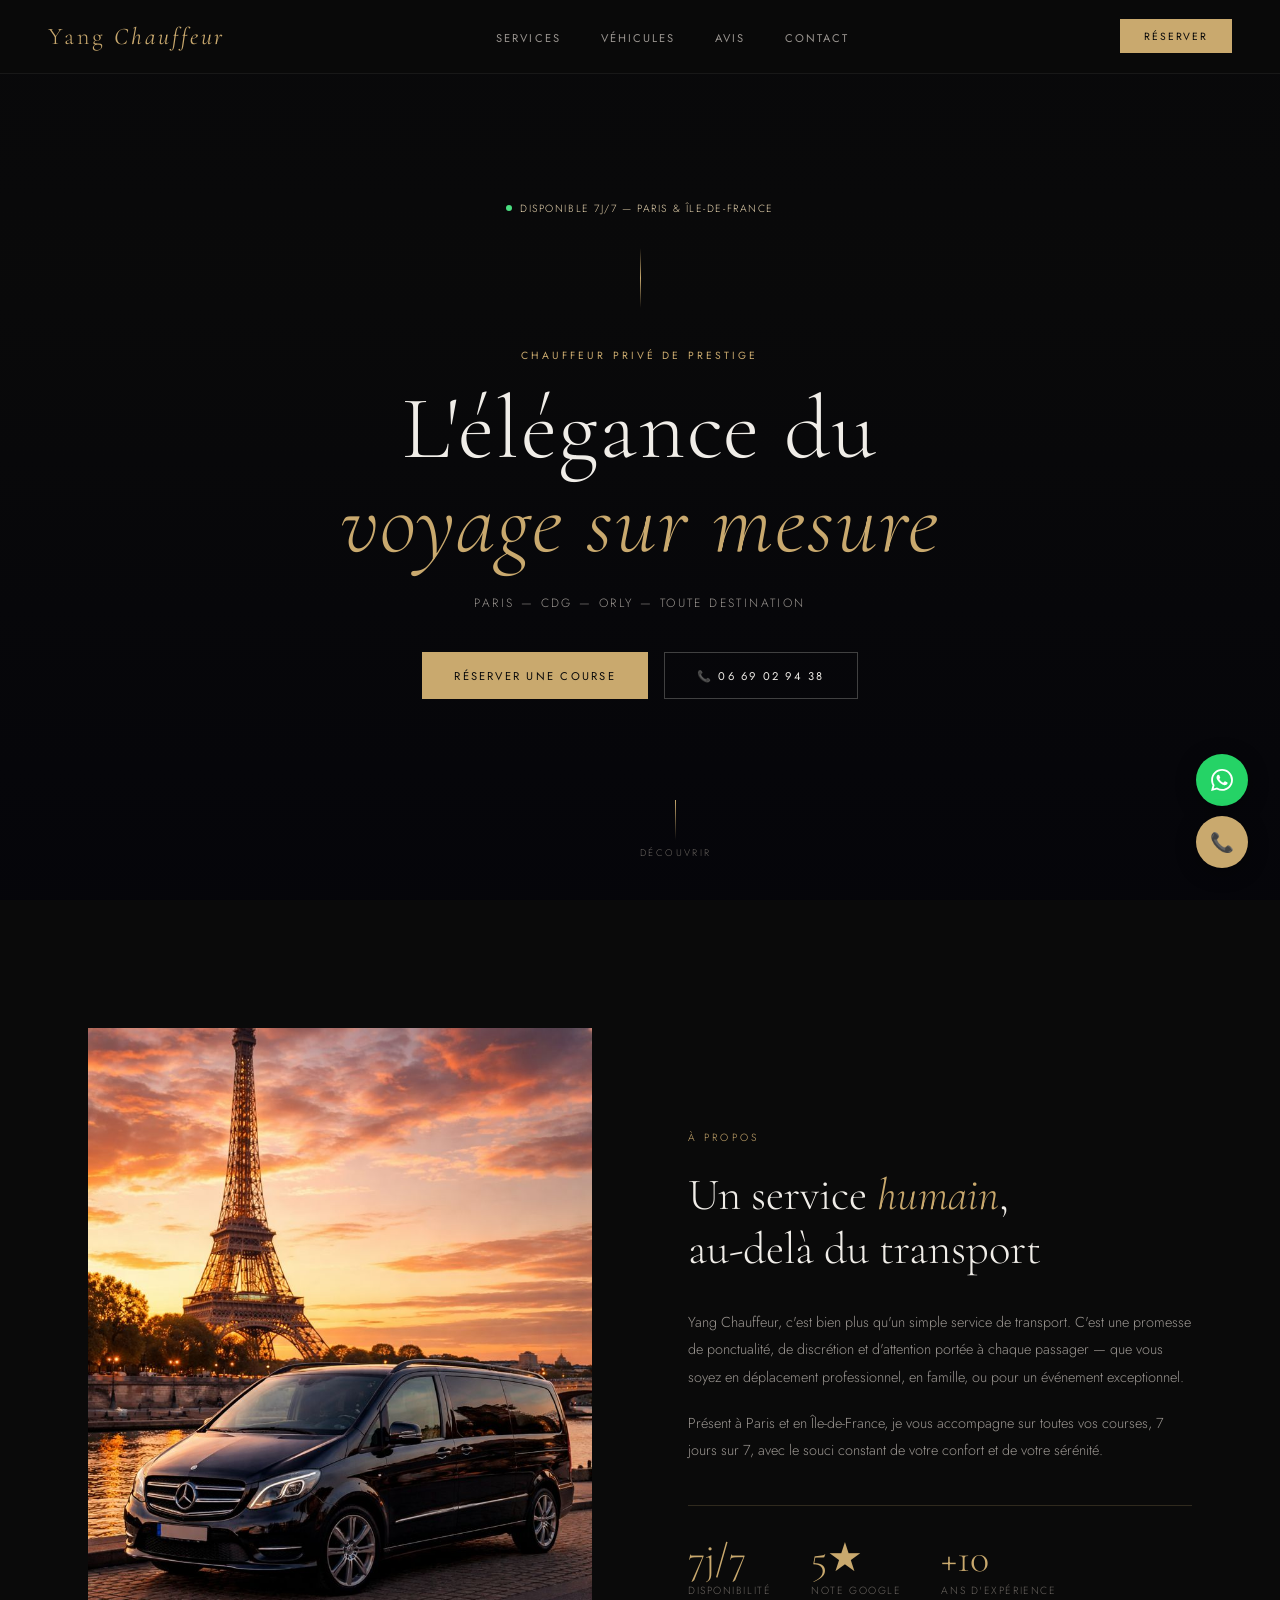
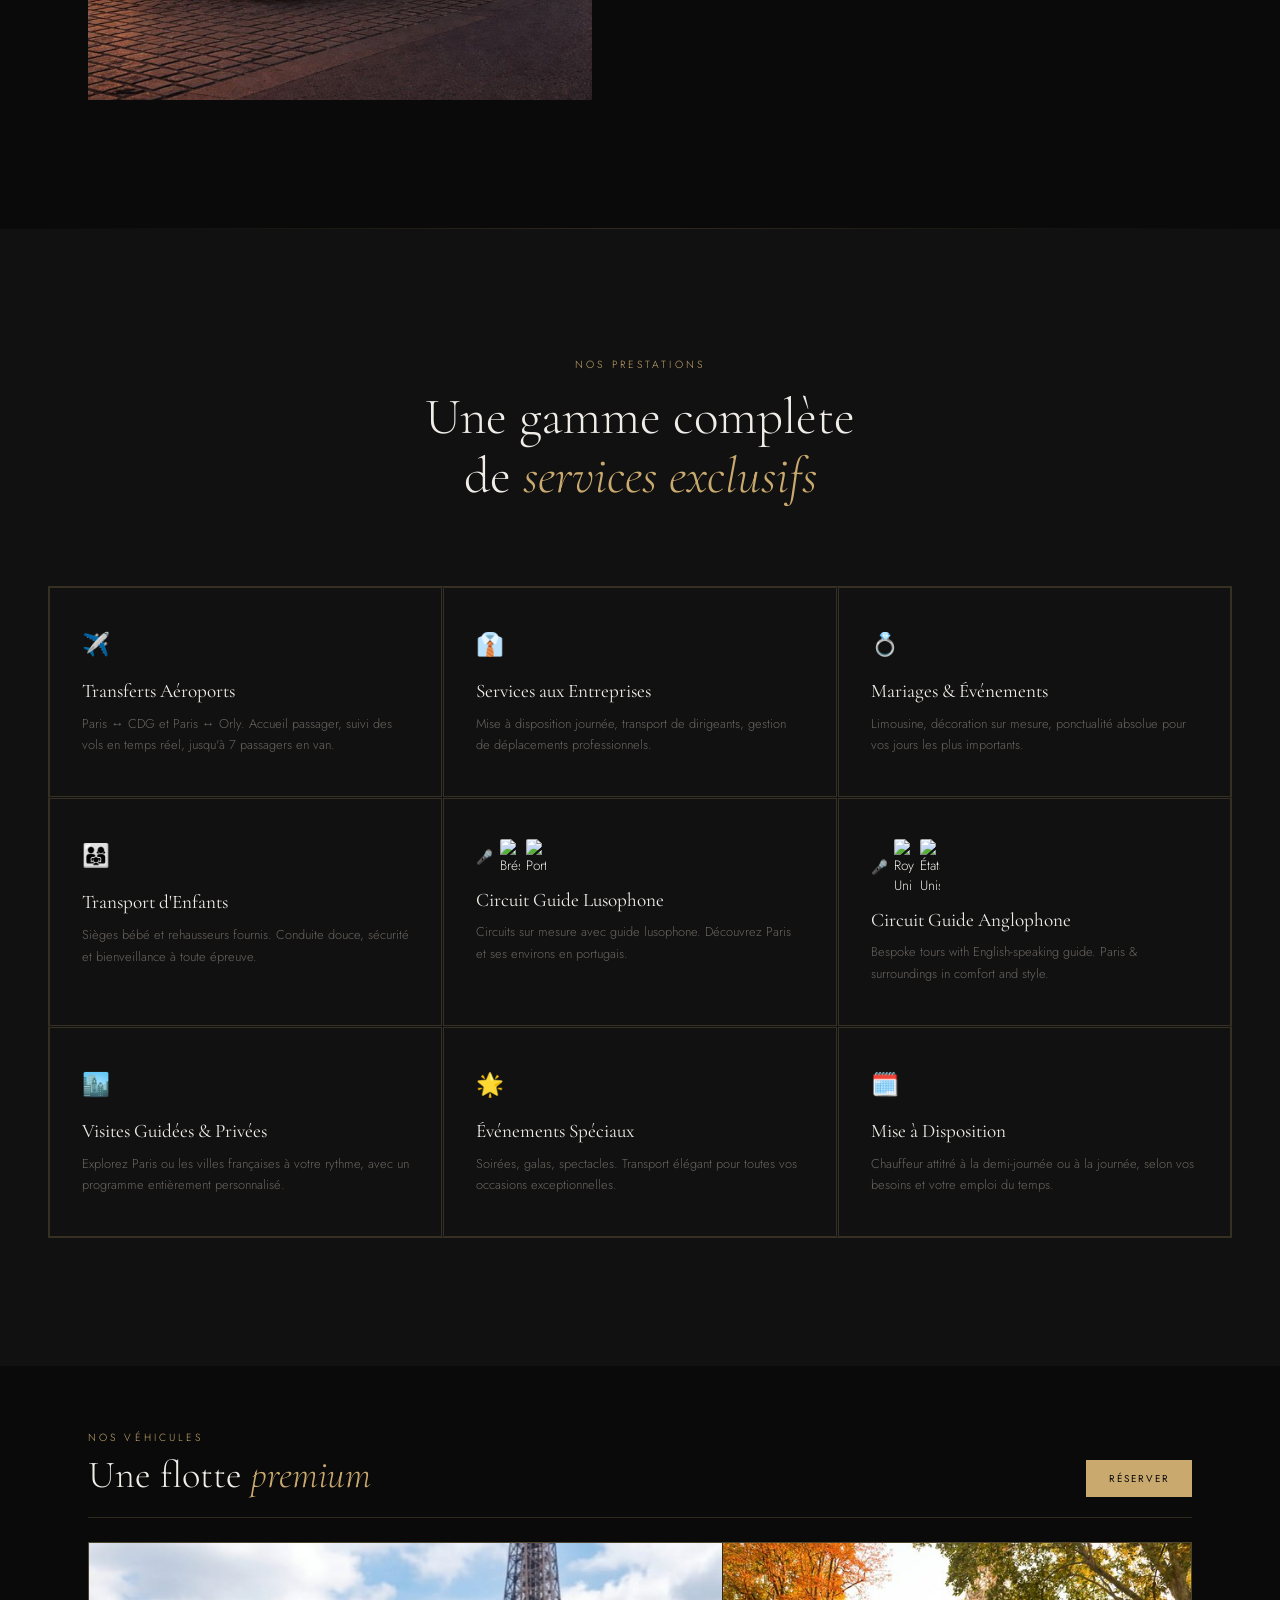
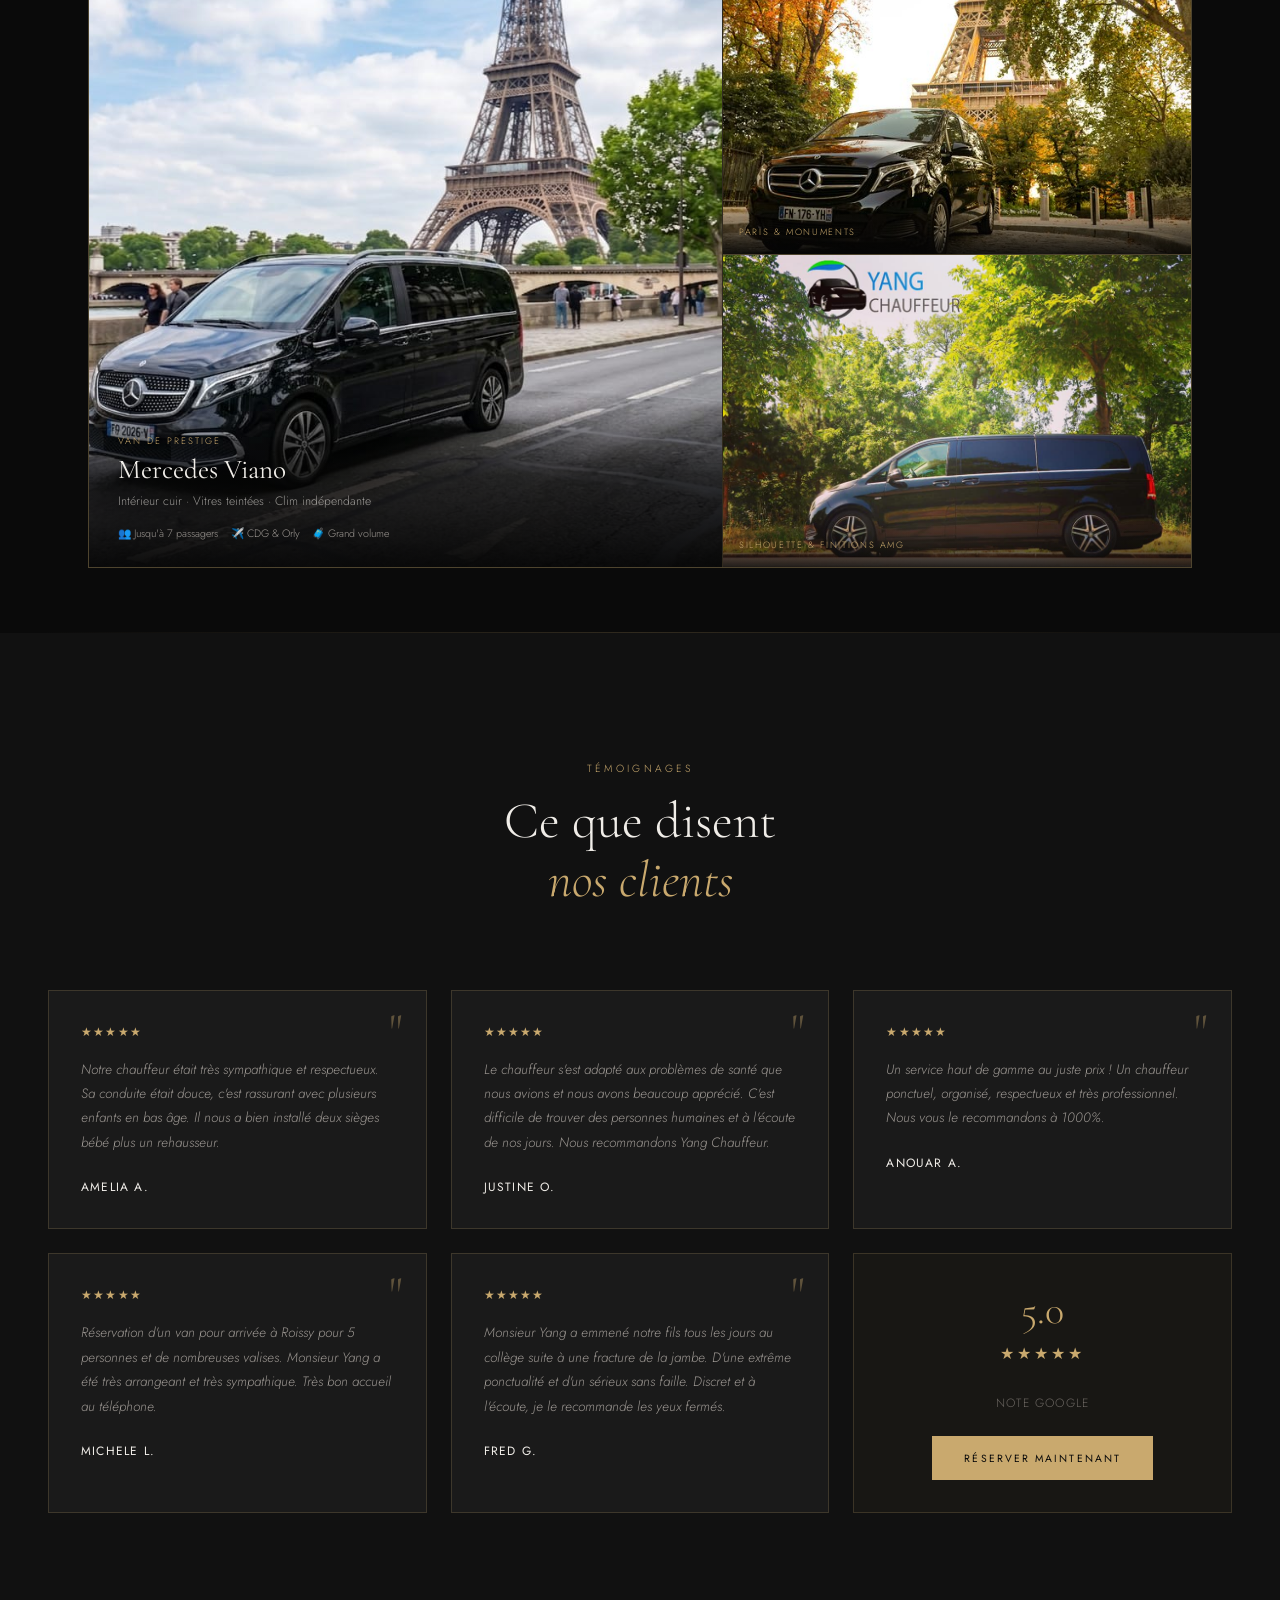
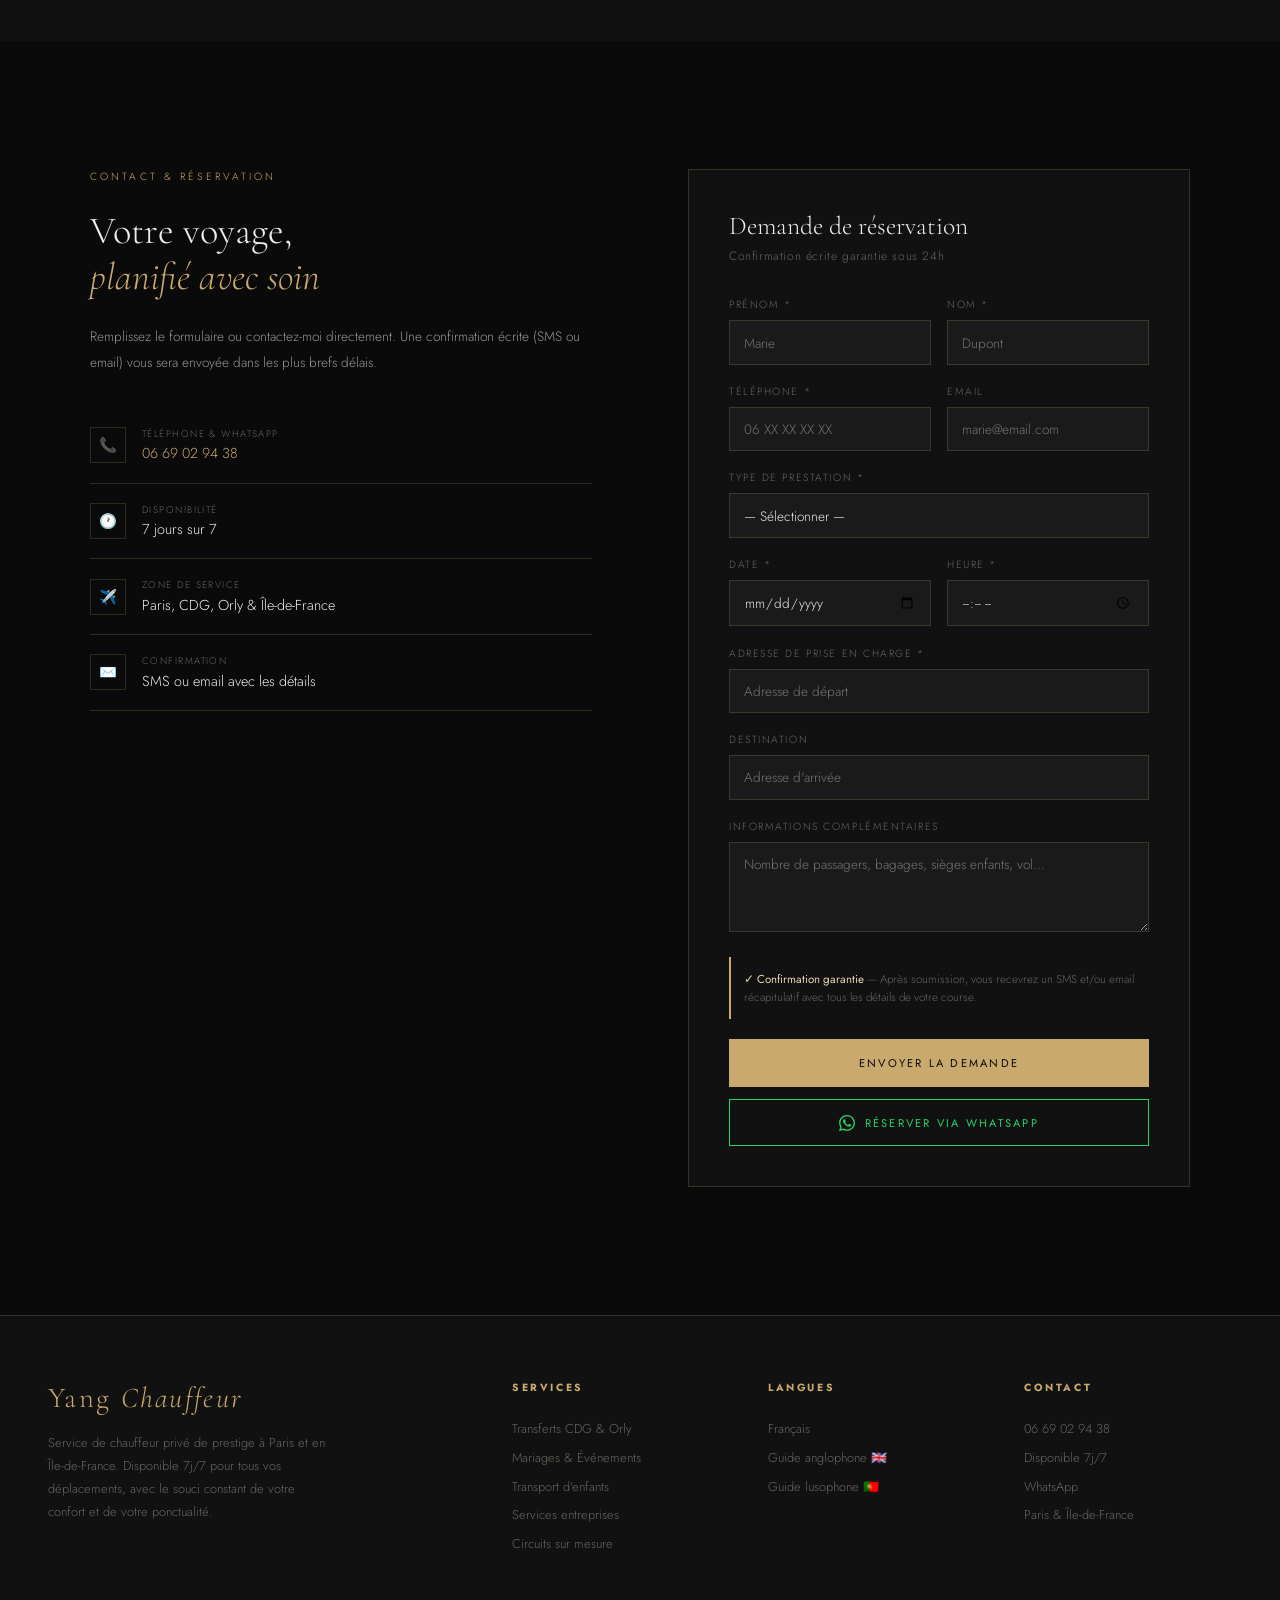
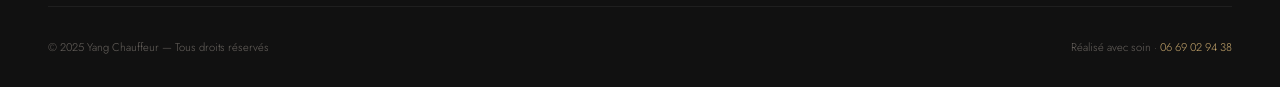
==== commit 05437237: "Update ratings and button styles in index.html" ====
--- a/index.html
+++ b/index.html
@@ -492,6 +492,17 @@
     color: var(--gold); margin-bottom: 0.8rem;
   }
   .form-success p { font-size: 0.85rem; color: var(--text-muted); line-height: 1.7; }
+  .btn-new-resa {
+    background: transparent !important;
+    border: 1px solid var(--border) !important;
+    color: var(--text-muted) !important;
+    letter-spacing: 0.15em;
+  }
+  .btn-new-resa:hover {
+    border-color: var(--gold) !important;
+    color: var(--gold) !important;
+    background: transparent !important;
+  }
 
   /* FOOTER */
   footer {
@@ -670,7 +681,7 @@
         <div class="stat-label">Disponibilité</div>
       </div>
       <div class="stat-item">
-        <div class="stat-num">4.8★</div>
+        <div class="stat-num">5★</div>
         <div class="stat-label">Note Google</div>
       </div>
       <div class="stat-item">
@@ -820,7 +831,7 @@
           <div class="fleet-small-overlay"><span>Paris & monuments</span></div>
         </div>
         <div class="fleet-small-card">
-          <img src="van_3.jpeg" alt="Mercedes Viano profil Yang Chauffeur">
+          <img src="van_3.jpg" alt="Mercedes Viano profil Yang Chauffeur">
           <div class="fleet-small-overlay"><span>Silhouette & finitions AMG</span></div>
         </div>
       </div>
@@ -868,7 +879,7 @@
       <div class="avis-author">Fred G.</div>
     </div>
     <div class="avis-card" style="display:flex; flex-direction:column; align-items:center; justify-content:center; text-align:center; background:rgba(201,169,110,0.04);">
-      <div style="font-family:'Cormorant Garamond',serif; font-size:2.5rem; font-weight:300; color:var(--gold); margin-bottom:0.5rem;">4.8</div>
+      <div style="font-family:'Cormorant Garamond',serif; font-size:2.5rem; font-weight:300; color:var(--gold); margin-bottom:0.5rem;">5.0</div>
       <div class="stars" style="font-size:1rem; letter-spacing:0.2em;">★★★★★</div>
       <div style="font-size:0.75rem; color:var(--text-dim); margin-top:0.8rem; letter-spacing:0.1em; text-transform:uppercase;">Note Google</div>
       <a href="tel:0669029438" class="btn-primary" style="margin-top:1.5rem; font-size:0.65rem;">Réserver maintenant</a>
@@ -1082,15 +1093,10 @@
 
       /* Pré-remplir le message uniquement si vide */
       const textarea = document.getElementById('message');
-      if (textarea && messageValue) {
-  const isAutoFilled = textarea.dataset.auto === "true";
-
-  if (textarea.value.trim() === '' || isAutoFilled) {
-    textarea.value = messageValue;
-    textarea.dataset.auto = "true";
-    flashField(textarea);
-  }
-}
+      if (textarea && messageValue && textarea.value.trim() === '') {
+        textarea.value = messageValue;
+        flashField(textarea);
+      }
 
       /* Scroll vers le formulaire */
       document.getElementById('reservation').scrollIntoView({ behavior: 'smooth', block: 'start' });
@@ -1105,7 +1111,7 @@
     setTimeout(() => el.classList.remove('field-flash'), 1400);
   }
 
-  /* ── Soumission formulaire → WhatsApp ── */
+  /* ── Soumission formulaire → WhatsApp + Email ── */
   function submitForm() {
     const prenom  = document.getElementById('prenom').value.trim();
     const nom     = document.getElementById('nom').value.trim();
@@ -1127,23 +1133,67 @@
       weekday: 'long', year: 'numeric', month: 'long', day: 'numeric'
     });
 
-    const waText = encodeURIComponent(
+    /* Texte commun */
+    const texte =
       `Nouvelle réservation Yang Chauffeur\n\n` +
       `Client : ${prenom} ${nom}\n` +
       `Tél : ${tel}${email ? '\nEmail : ' + email : ''}\n` +
       `Service : ${service}\n` +
       `Date : ${dateFmt} à ${heure}\n` +
       `Départ : ${depart}${arrivee ? '\nArrivée : ' + arrivee : ''}` +
-      `${message ? '\nInfos : ' + message : ''}`
-    );
-
+      `${message ? '\nInfos : ' + message : ''}`;
+
+    /* ✅ 1. WhatsApp → TON numéro (33753608361) */
+    const waText = encodeURIComponent(texte);
+    setTimeout(() => {
+      window.open(`https://wa.me/33753608361?text=${waText}`, '_blank');
+    }, 300);
+
+    /* ✅ 2. Email → ouvre le client mail avec les infos pré-remplies */
+    const mailSubject = encodeURIComponent(`Réservation Yang Chauffeur — ${prenom} ${nom}`);
+    const mailBody    = encodeURIComponent(texte);
+    setTimeout(() => {
+      window.location.href = `mailto:yangchauffeur@gmail.com?subject=${mailSubject}&body=${mailBody}`;
+    }, 900);
+
+    /* ✅ 3. Afficher le message de succès */
     document.getElementById('formContent').style.display = 'none';
     document.getElementById('formSuccess').style.display = 'block';
     document.getElementById('successName').textContent = prenom;
 
-    setTimeout(() => {
-      window.open(`https://wa.me/33669029438?text=${waText}`, '_blank');
-    }, 800);
+    /* ✅ 4. Bouton "Nouvelle réservation" dans le message de succès */
+    document.getElementById('successName').closest('.form-success')
+      .querySelector('.btn-new-resa')?.remove();
+    const btnNew = document.createElement('button');
+    btnNew.className = 'btn-submit btn-new-resa';
+    btnNew.style.marginTop = '1.5rem';
+    btnNew.textContent = '+ Nouvelle réservation';
+    btnNew.onclick = resetForm;
+    document.getElementById('formSuccess').appendChild(btnNew);
+  }
+
+  /* ── Reset complet du formulaire ── */
+  function resetForm() {
+    /* Vider tous les champs */
+    ['prenom','nom','tel','email','service','date','heure','depart','arrivee','message']
+      .forEach(id => {
+        const el = document.getElementById(id);
+        if (el) { el.value = el.tagName === 'SELECT' ? '' : ''; }
+      });
+    document.getElementById('date').min = new Date().toISOString().split('T')[0];
+
+    /* Retirer sélection des cartes */
+    if (lastSelectedCard) {
+      lastSelectedCard.classList.remove('selected');
+      lastSelectedCard = null;
+    }
+
+    /* Réafficher le formulaire */
+    document.getElementById('formContent').style.display = 'block';
+    document.getElementById('formSuccess').style.display  = 'none';
+
+    /* Scroll vers le formulaire */
+    document.getElementById('reservation').scrollIntoView({ behavior: 'smooth', block: 'start' });
   }
 </script>
 </body>
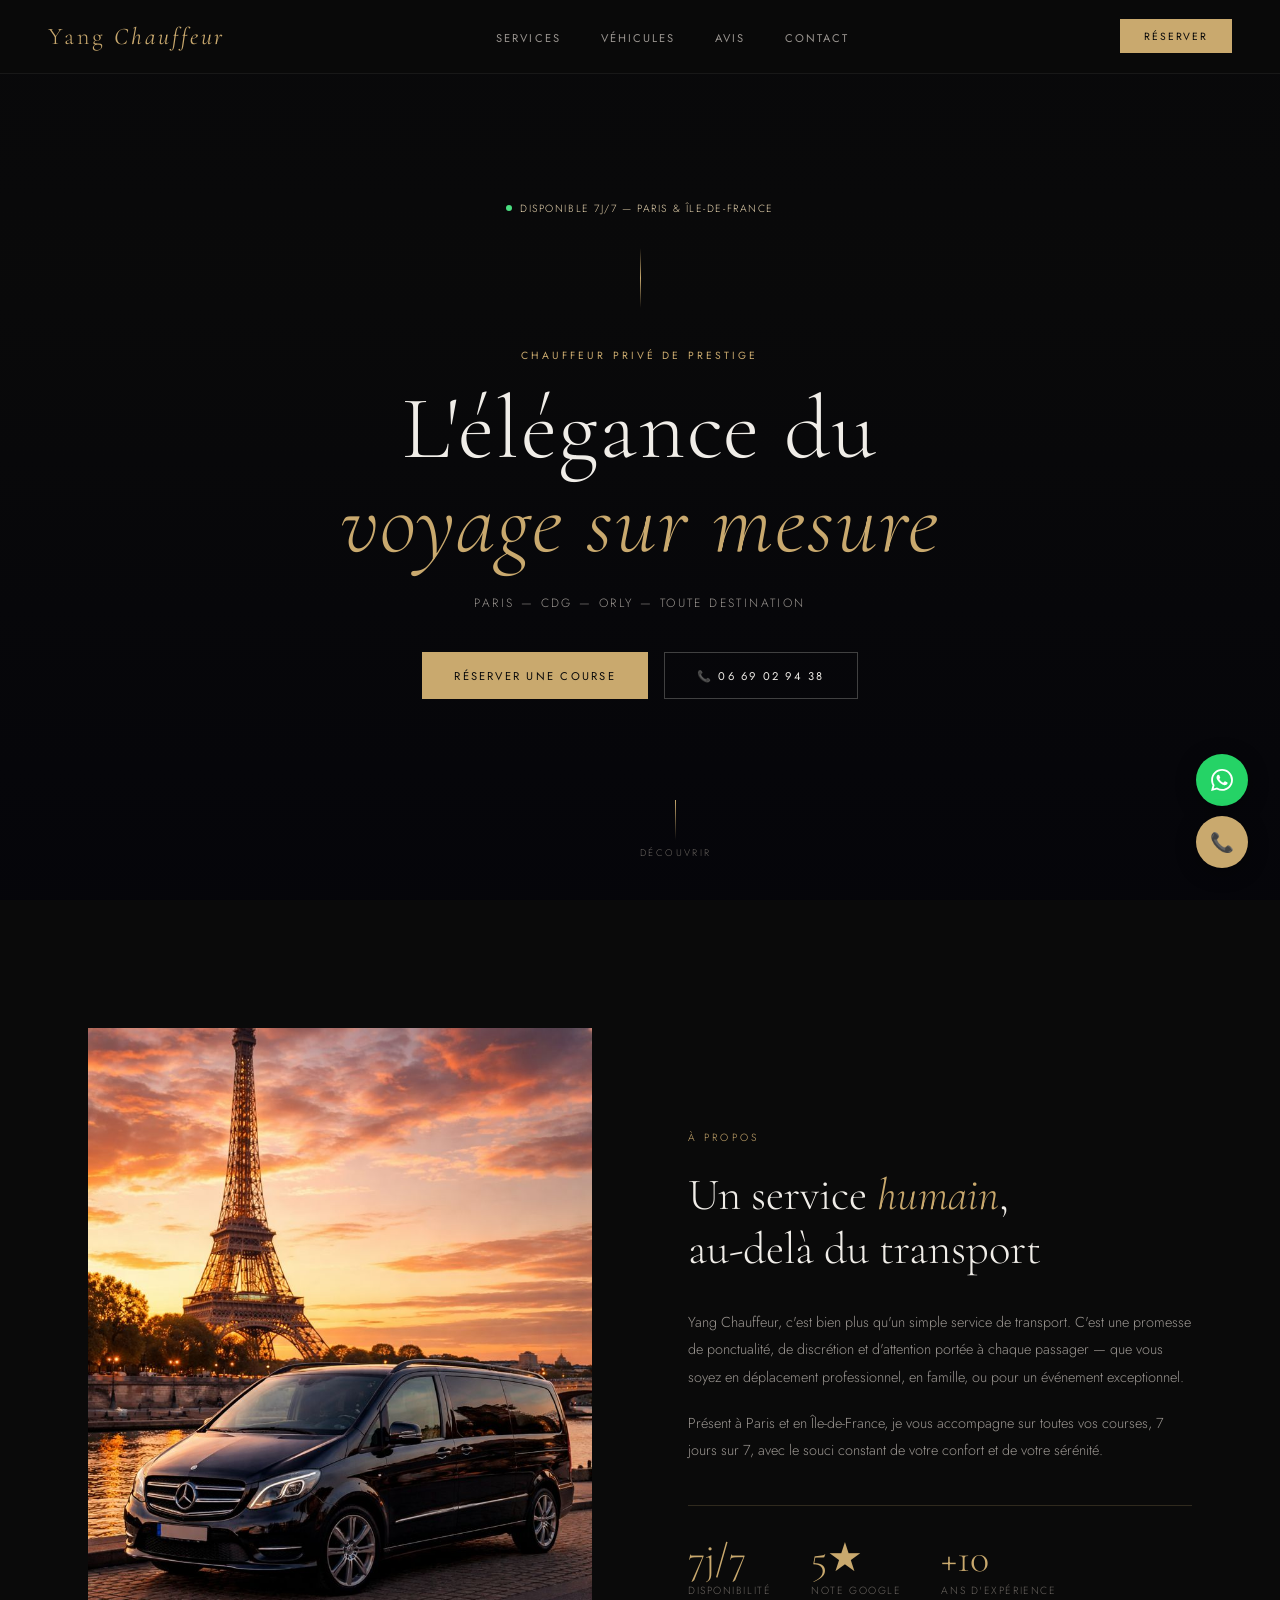
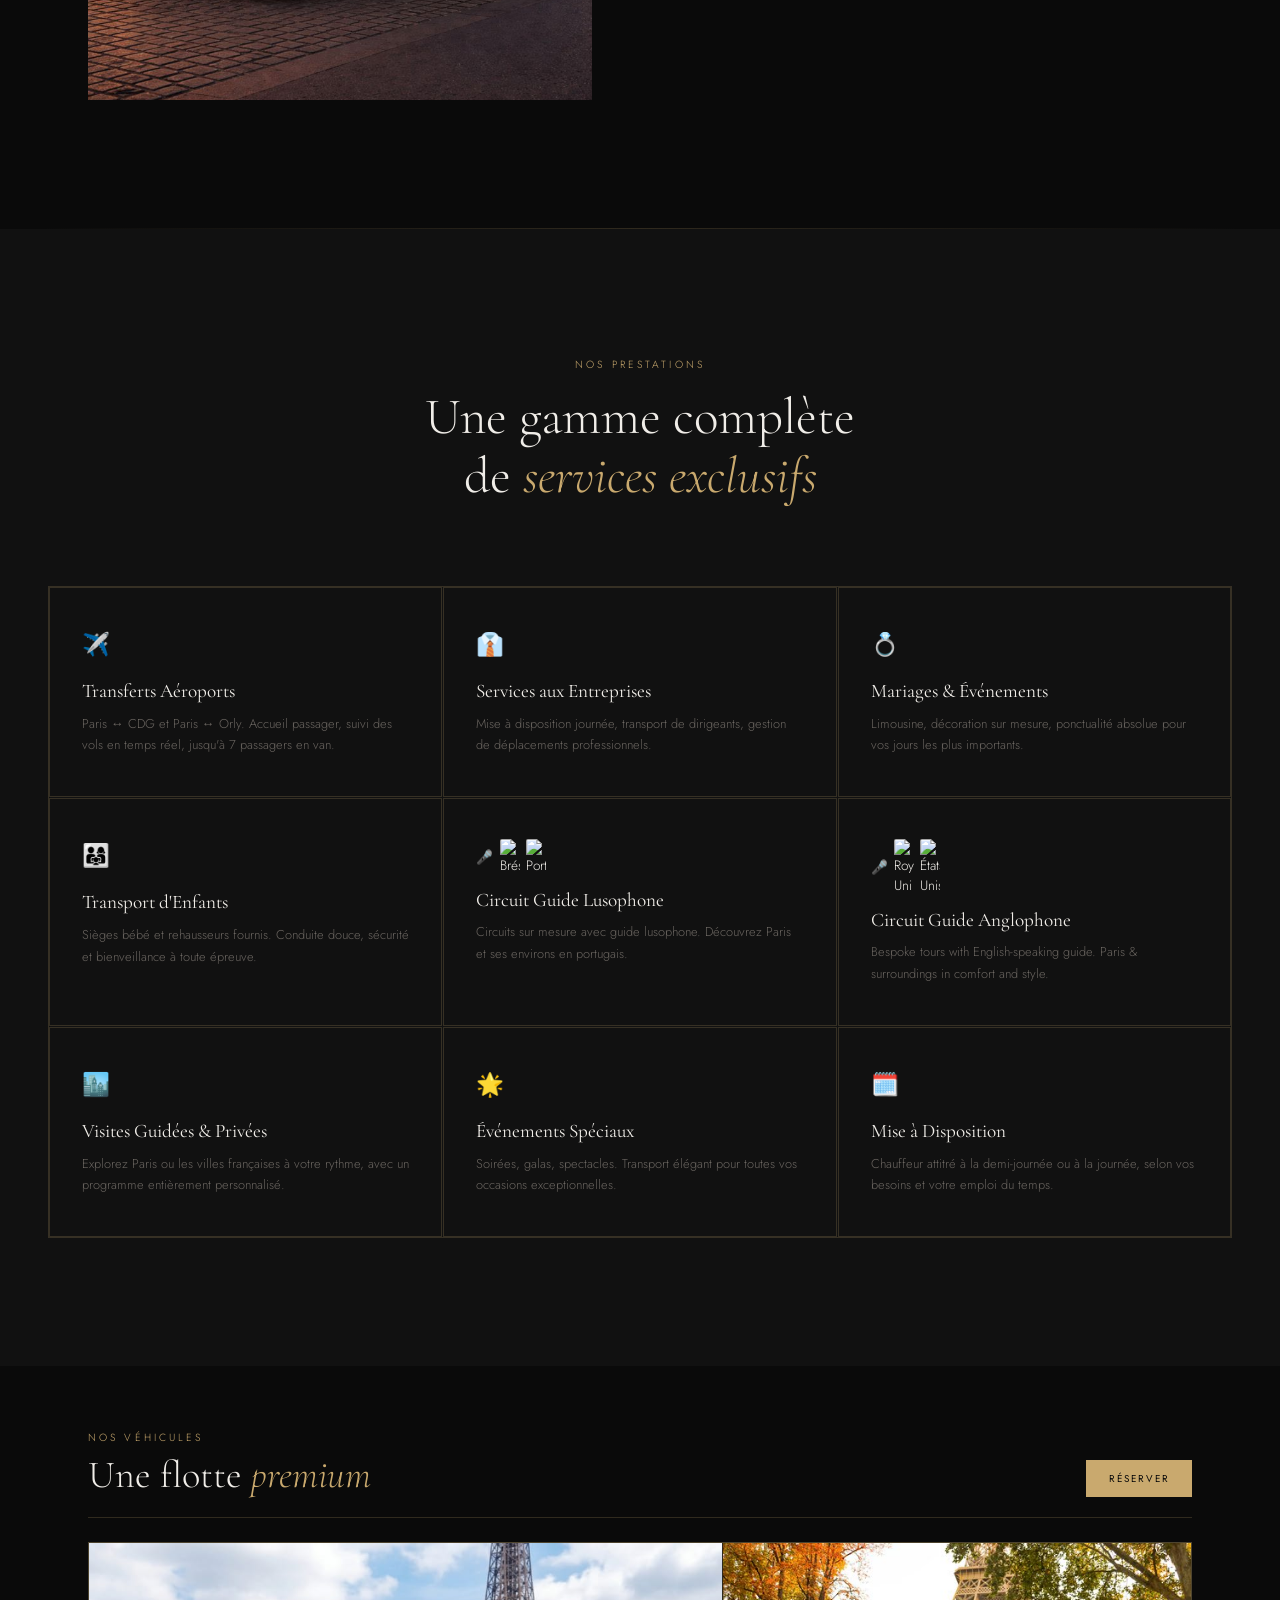
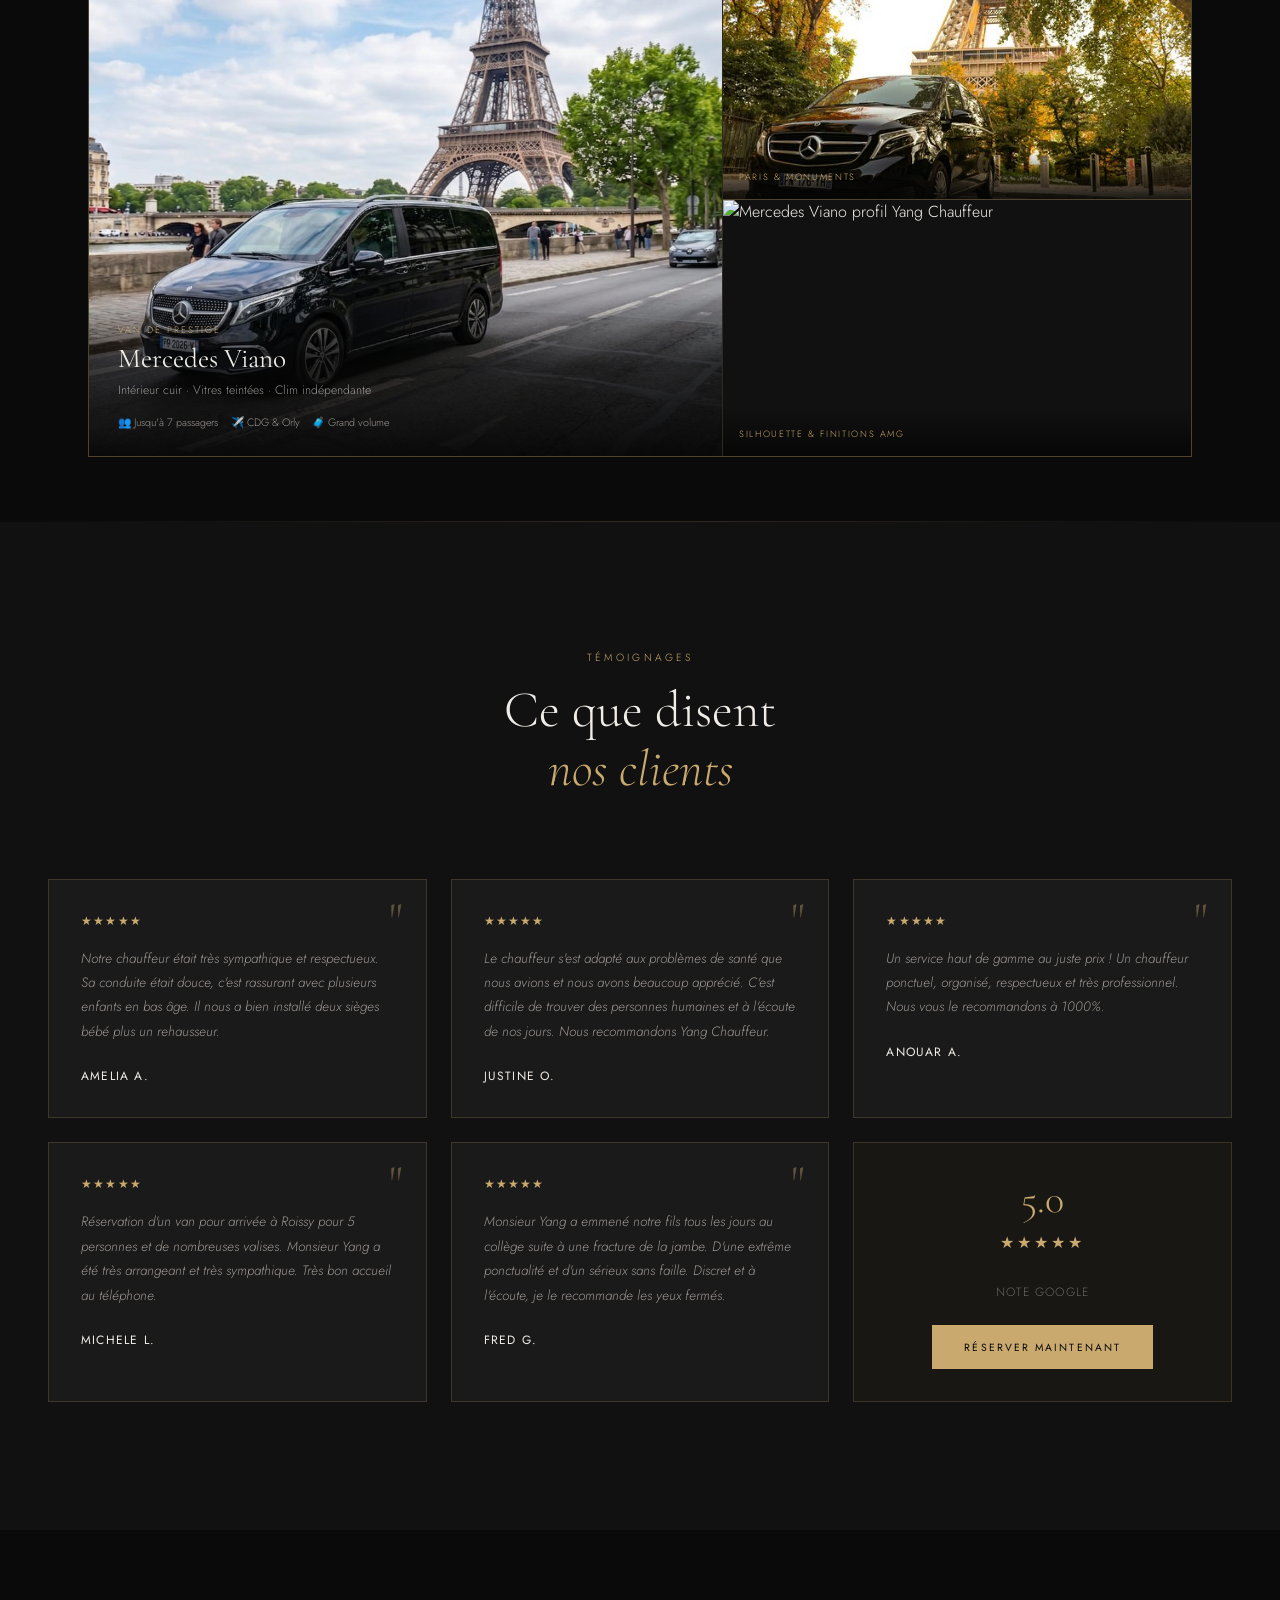
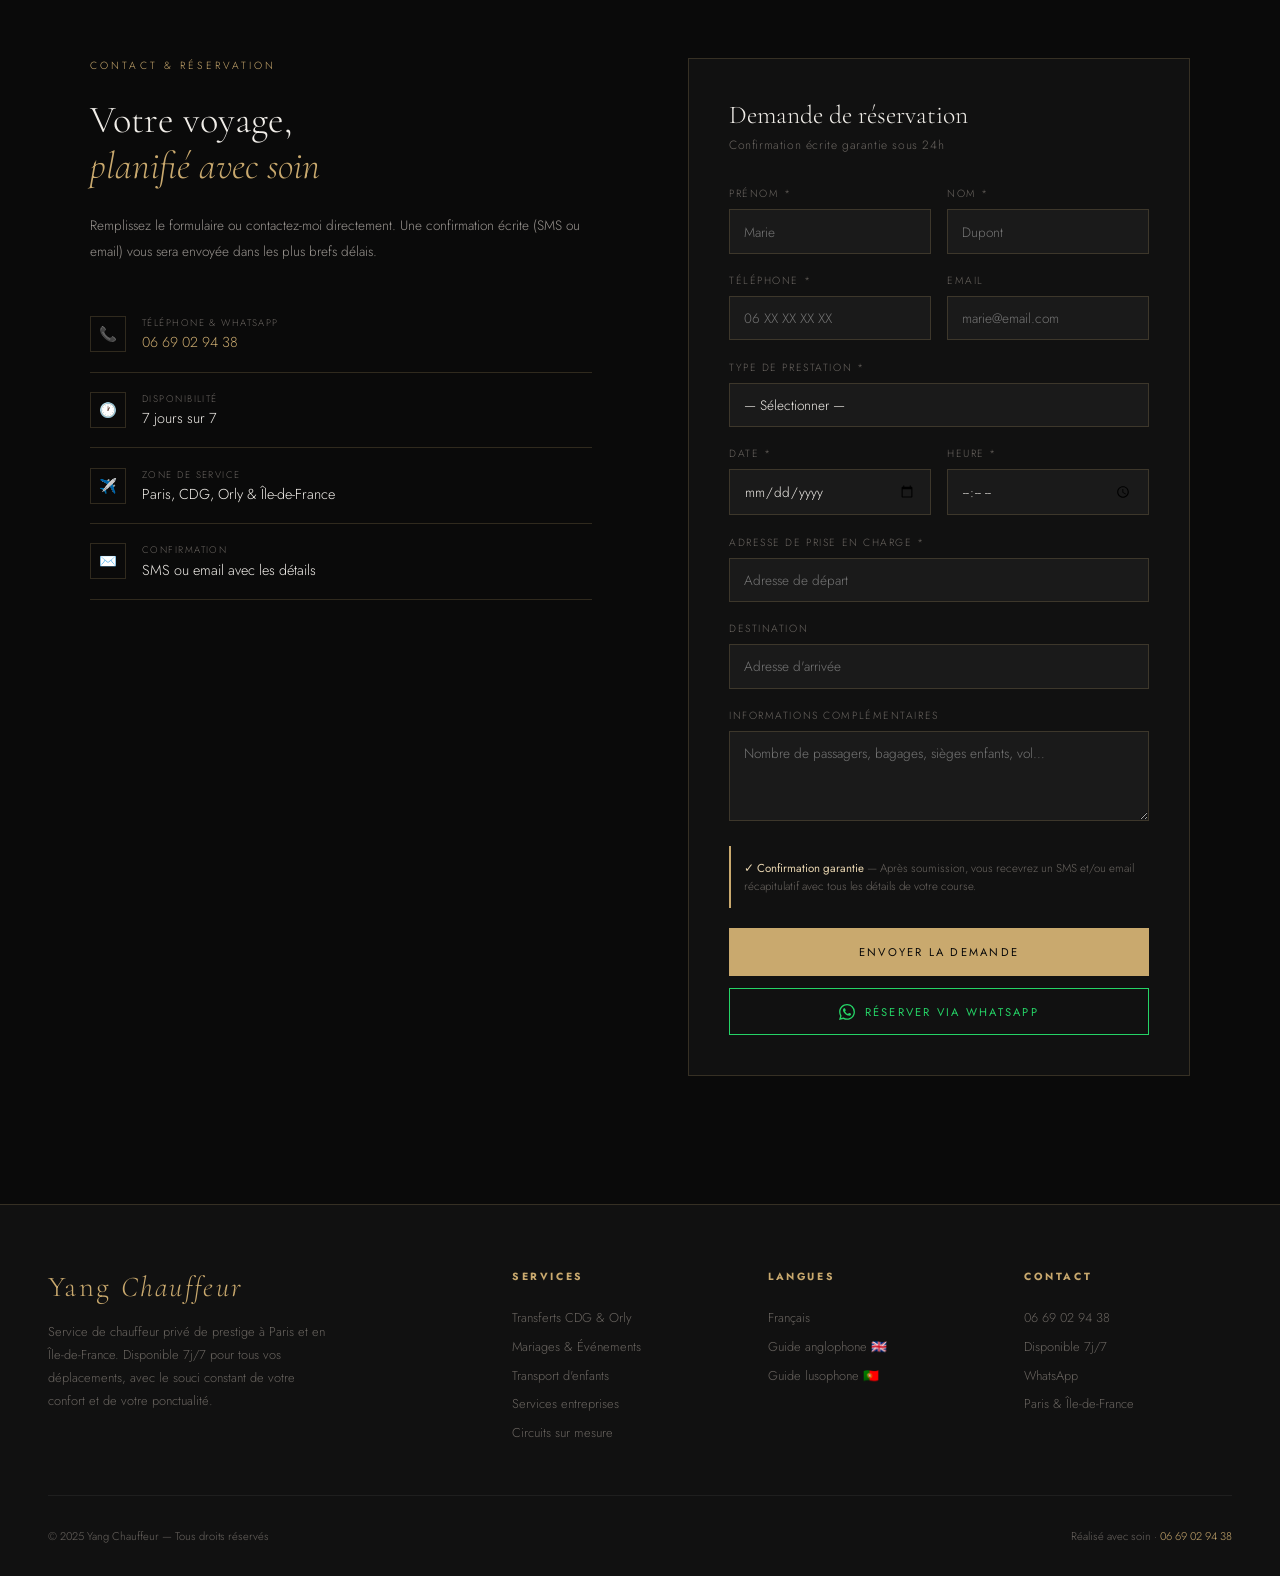
==== commit 9ca3cd2b: "Change email recipient in mailto link" ====
--- a/index.html
+++ b/index.html
@@ -831,7 +831,7 @@
           <div class="fleet-small-overlay"><span>Paris & monuments</span></div>
         </div>
         <div class="fleet-small-card">
-          <img src="van_3.jpg" alt="Mercedes Viano profil Yang Chauffeur">
+          <img src="van_3.jpeg" alt="Mercedes Viano profil Yang Chauffeur">
           <div class="fleet-small-overlay"><span>Silhouette & finitions AMG</span></div>
         </div>
       </div>
@@ -1153,7 +1153,7 @@
     const mailSubject = encodeURIComponent(`Réservation Yang Chauffeur — ${prenom} ${nom}`);
     const mailBody    = encodeURIComponent(texte);
     setTimeout(() => {
-      window.location.href = `mailto:yangchauffeur@gmail.com?subject=${mailSubject}&body=${mailBody}`;
+      window.location.href = `mailto:azmat.chwt@gmail.com?subject=${mailSubject}&body=${mailBody}`;
     }, 900);
 
     /* ✅ 3. Afficher le message de succès */
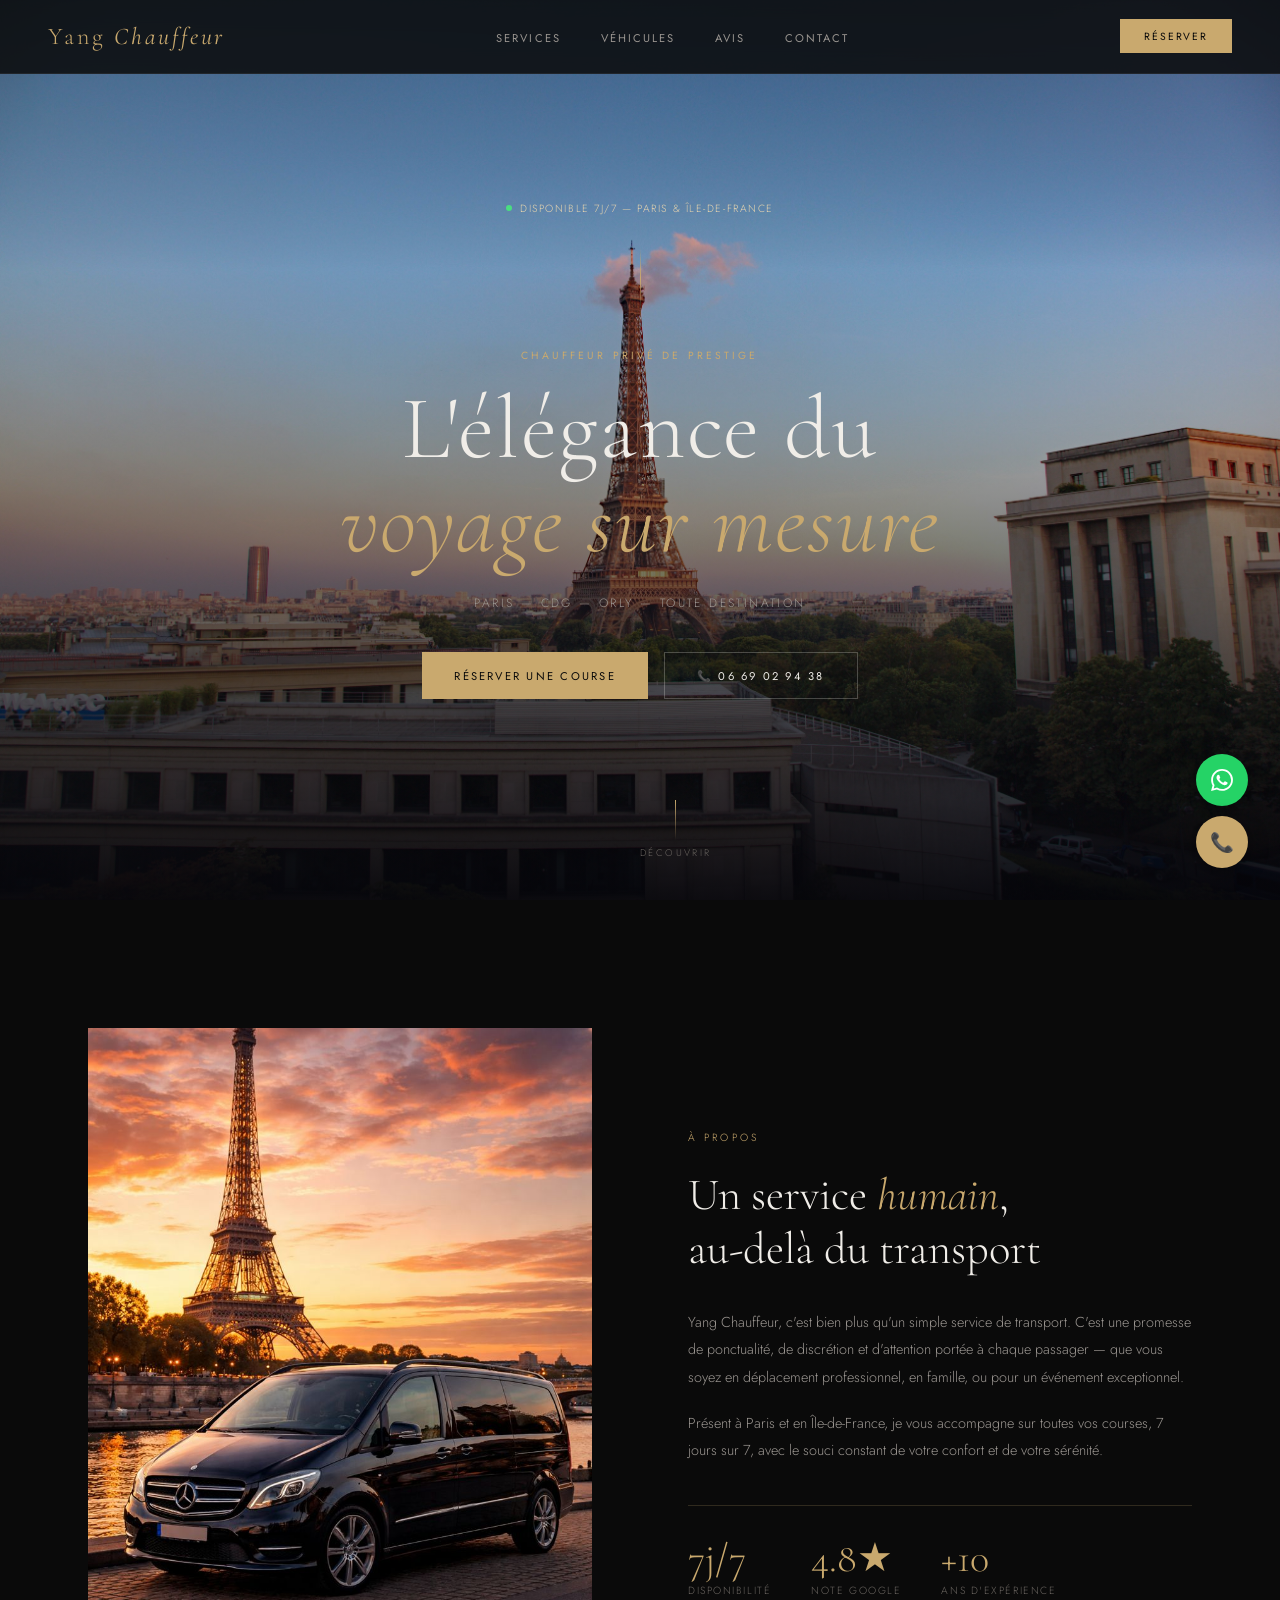
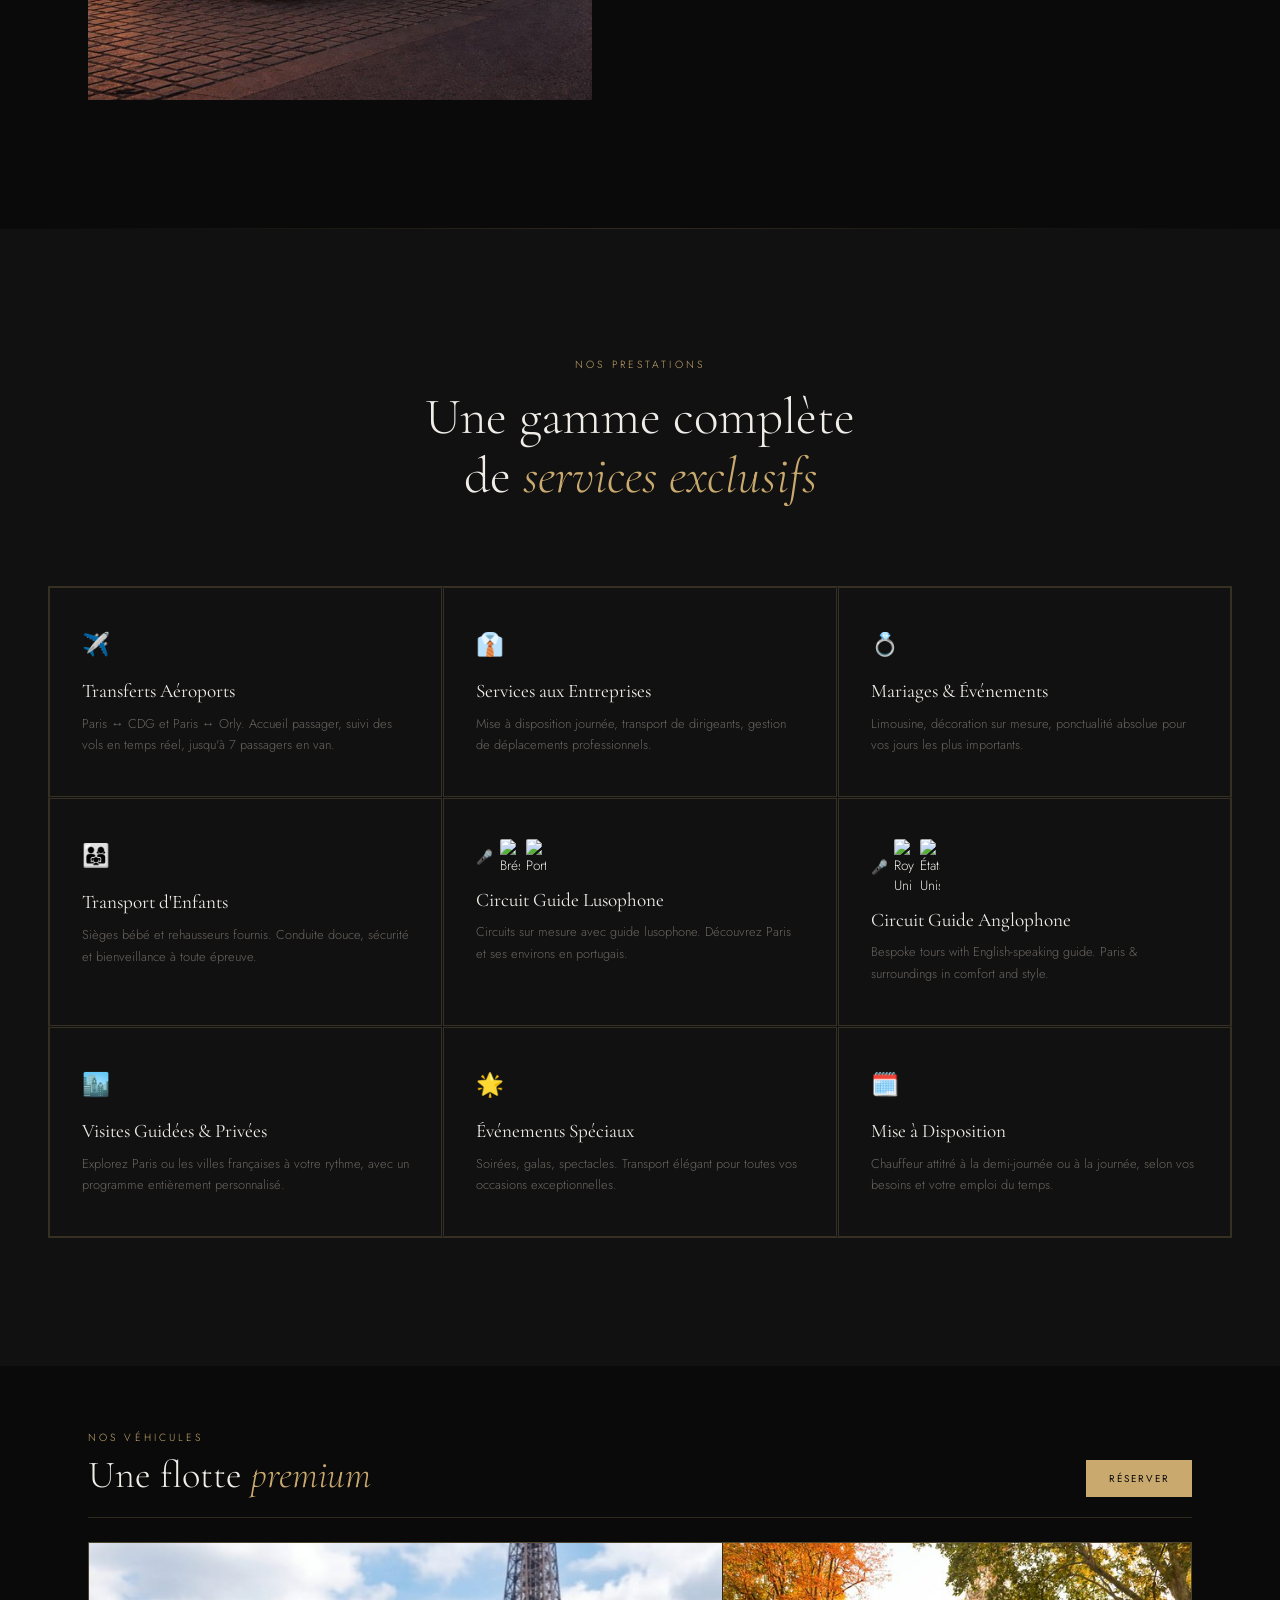
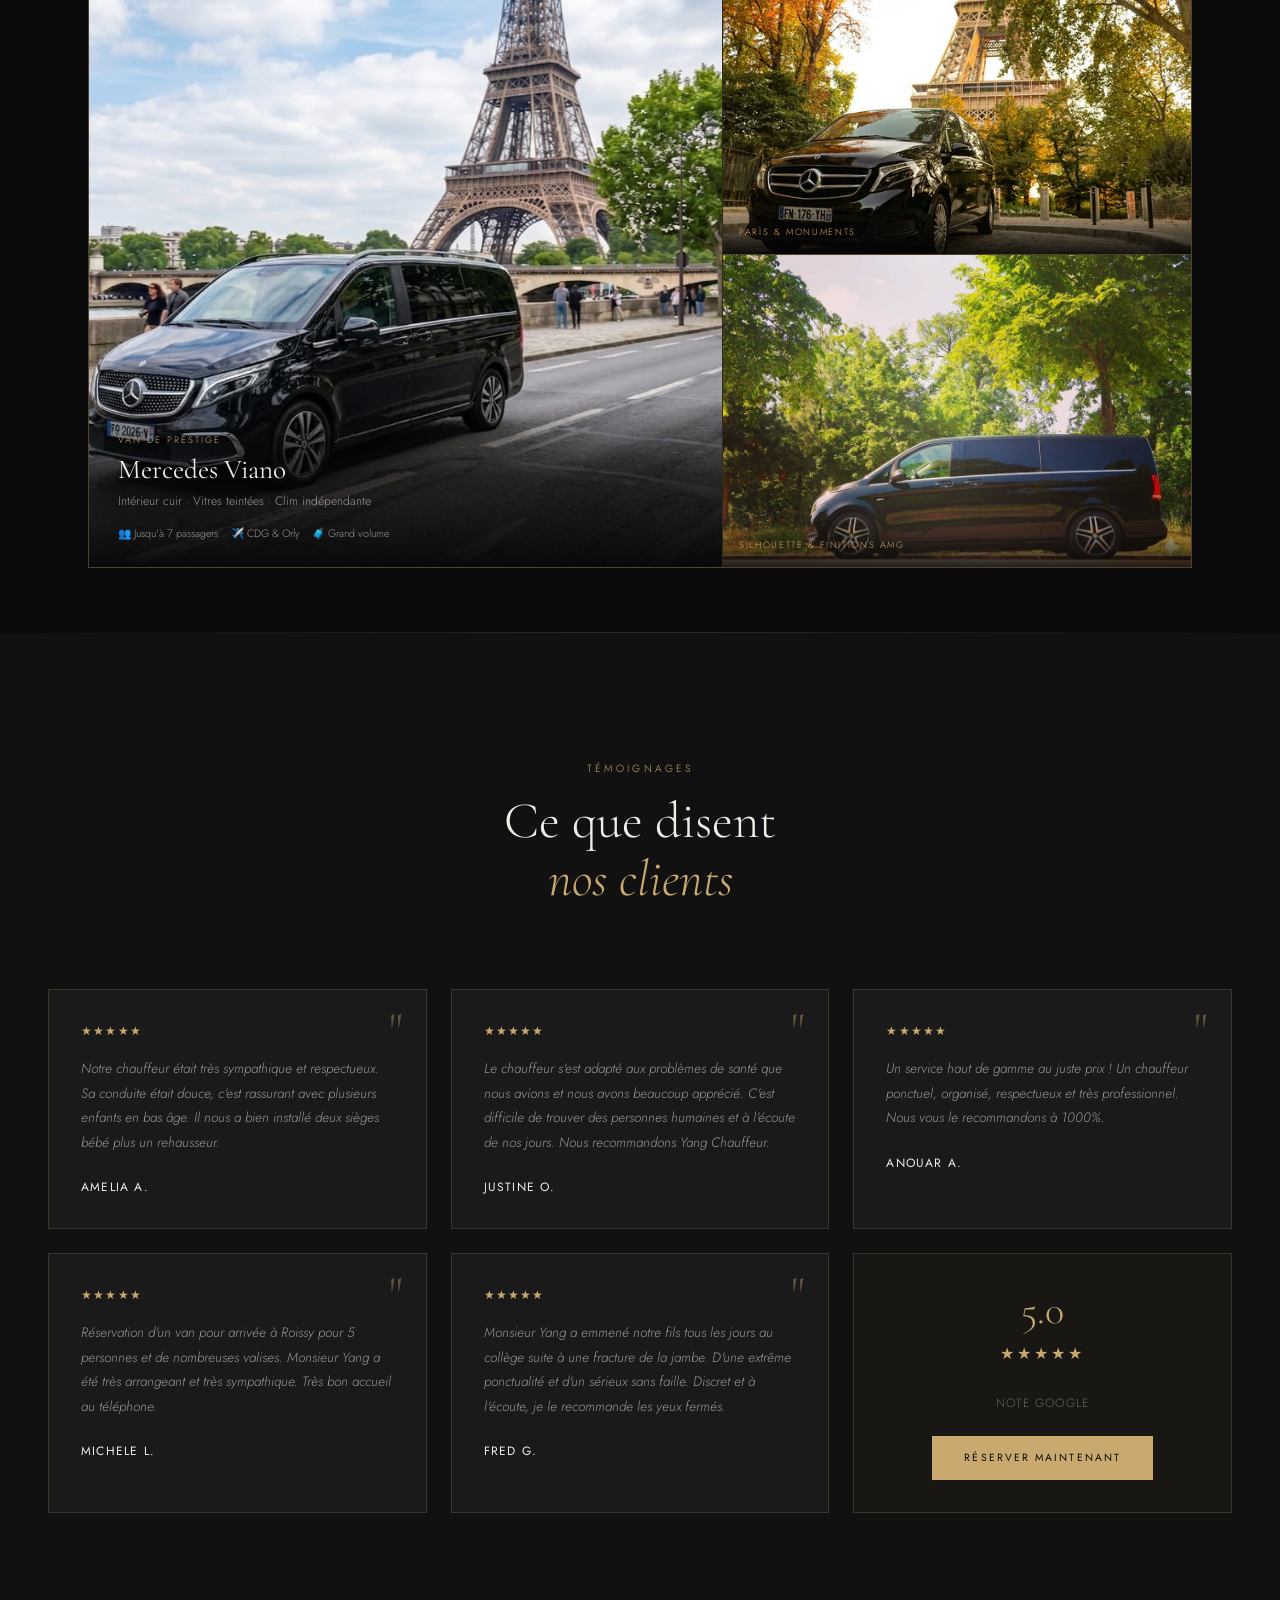
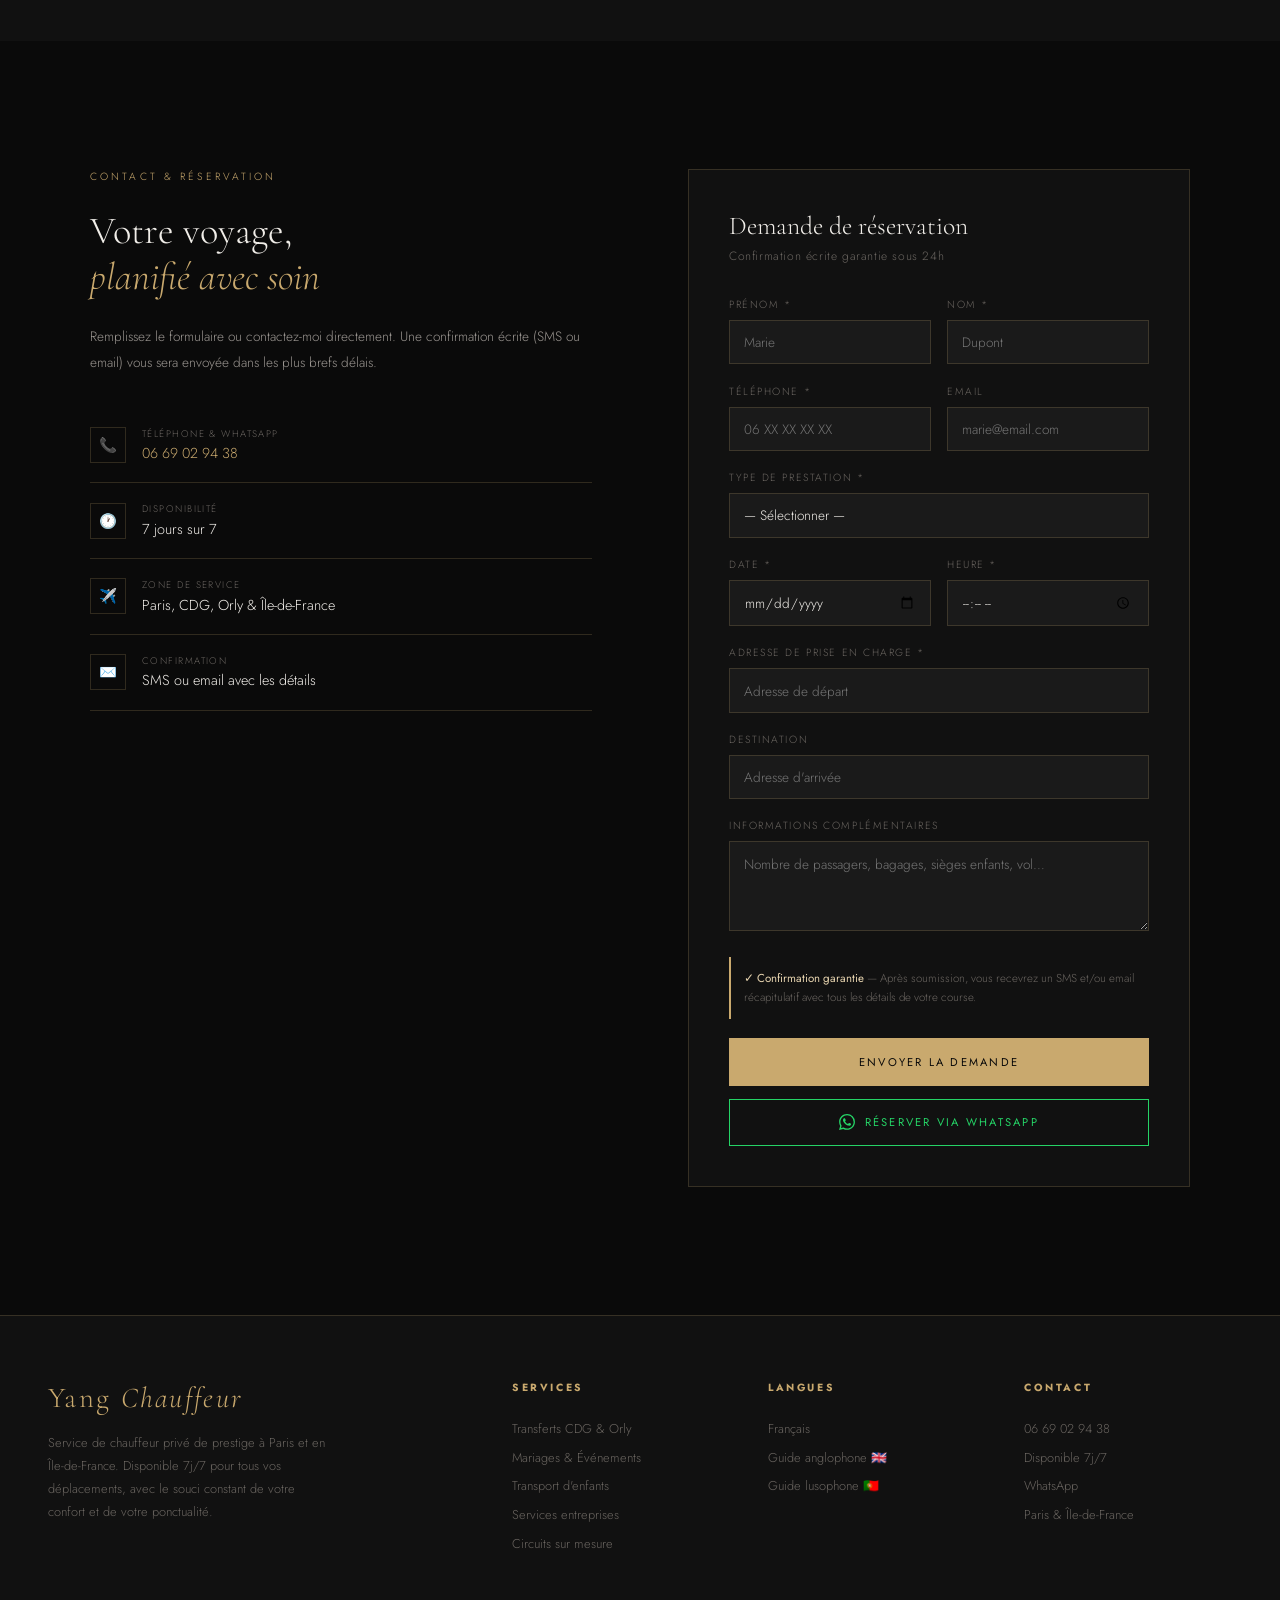
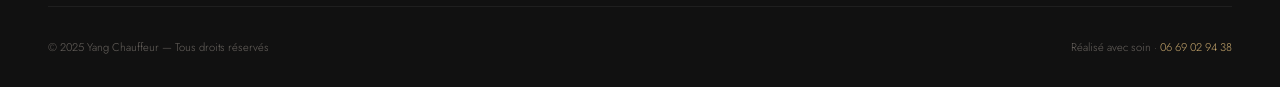
==== commit aac5faae: "movement file to repo" ====
--- a/index.html
+++ b/index.html
@@ -5,619 +5,10 @@
 <meta name="viewport" content="width=device-width, initial-scale=1.0">
 <title>Yang Chauffeur — Chauffeur Privé de Luxe à Paris</title>
 <link href="https://fonts.googleapis.com/css2?family=Cormorant+Garamond:ital,wght@0,300;0,400;0,600;1,300;1,400&family=Jost:wght@200;300;400;500&display=swap" rel="stylesheet">
-<style>
-  *, *::before, *::after { box-sizing: border-box; margin: 0; padding: 0; }
-  :root {
-    --gold: #C9A96E;
-    --gold-light: #E8D5B0;
-    --gold-dark: #8B6B3D;
-    --black: #0A0A0A;
-    --near-black: #111111;
-    --dark: #1A1A1A;
-    --mid: #2A2A2A;
-    --text: #F0EDE8;
-    --text-muted: #9A9590;
-    --text-dim: #6A6560;
-    --border: rgba(201,169,110,0.2);
-    --border-subtle: rgba(255,255,255,0.06);
-  }
-  html { scroll-behavior: smooth; }
-  body {
-    font-family: 'Jost', sans-serif;
-    background: var(--black);
-    color: var(--text);
-    overflow-x: hidden;
-    font-weight: 300;
-  }
-
-  /* NAV */
-  nav {
-    position: fixed; top: 0; left: 0; right: 0; z-index: 100;
-    display: flex; align-items: center; justify-content: space-between;
-    padding: 1.2rem 3rem;
-    background: rgba(10,10,10,0.85);
-    backdrop-filter: blur(12px);
-    border-bottom: 1px solid var(--border-subtle);
-    transition: padding 0.3s;
-  }
-  .nav-logo {
-    font-family: 'Cormorant Garamond', serif;
-    font-size: 1.5rem; font-weight: 300; letter-spacing: 0.12em;
-    color: var(--gold); text-decoration: none;
-  }
-  .nav-logo span { font-style: italic; font-weight: 400; }
-  .nav-links { display: flex; gap: 2.5rem; list-style: none; }
-  .nav-links a {
-    font-size: 0.7rem; font-weight: 400; letter-spacing: 0.18em; text-transform: uppercase;
-    color: var(--text-muted); text-decoration: none; transition: color 0.3s;
-  }
-  .nav-links a:hover { color: var(--gold); }
-  .nav-cta {
-    font-size: 0.65rem; font-weight: 400; letter-spacing: 0.18em; text-transform: uppercase;
-    color: var(--black); background: var(--gold);
-    padding: 0.6rem 1.5rem; text-decoration: none;
-    transition: background 0.3s;
-  }
-  .nav-cta:hover { background: var(--gold-light); }
-  .hamburger { display: none; flex-direction: column; gap: 5px; cursor: pointer; }
-  .hamburger span { width: 22px; height: 1px; background: var(--gold); display: block; }
-  .mobile-menu {
-    display: none; position: fixed; top: 0; left: 0; right: 0; bottom: 0;
-    background: var(--near-black); z-index: 99;
-    flex-direction: column; align-items: center; justify-content: center; gap: 2rem;
-  }
-  .mobile-menu.open { display: flex; }
-  .mobile-menu a {
-    font-size: 1.5rem; font-family: 'Cormorant Garamond', serif; font-weight: 300;
-    color: var(--text); text-decoration: none; letter-spacing: 0.08em;
-    transition: color 0.3s;
-  }
-  .mobile-menu a:hover { color: var(--gold); }
-  .mobile-close {
-    position: absolute; top: 1.5rem; right: 2rem;
-    font-size: 1.5rem; cursor: pointer;
-    background: none; border: none; color: var(--gold);
-  }
-
-  /* HERO */
-  #hero {
-    height: 100vh; min-height: 600px;
-    display: flex; flex-direction: column; align-items: center; justify-content: center;
-    position: relative; text-align: center;
-    overflow: hidden;
-    padding: 0 2rem;
-  }
-  .hero-bg {
-    position: absolute; inset: 0;
-    background:
-      linear-gradient(to bottom,
-        rgba(5,5,10,0.35) 0%,
-        rgba(5,5,10,0.15) 30%,
-        rgba(5,5,10,0.65) 72%,
-        rgba(5,5,10,0.96) 100%),
-      url('paris_pleinecran.jpg') center 40% / cover no-repeat;
-  }
-  .hero-line {
-    width: 1px; height: 60px; background: linear-gradient(to bottom, transparent, var(--gold), transparent);
-    margin-bottom: 2.5rem; position: relative; z-index: 1;
-    animation: fadeDown 1s ease 0.2s both;
-  }
-  .hero-eyebrow {
-    font-size: 0.65rem; font-weight: 400; letter-spacing: 0.3em; text-transform: uppercase;
-    color: var(--gold); margin-bottom: 1.2rem; position: relative; z-index: 1;
-    animation: fadeUp 1s ease 0.4s both;
-  }
-  h1 {
-    font-family: 'Cormorant Garamond', serif;
-    font-size: clamp(2.8rem, 7vw, 6rem); font-weight: 300;
-    line-height: 1.05; letter-spacing: 0.02em;
-    position: relative; z-index: 1;
-    animation: fadeUp 1s ease 0.6s both;
-  }
-  h1 em { font-style: italic; color: var(--gold); }
-  .hero-sub {
-    font-size: 0.75rem; letter-spacing: 0.2em; text-transform: uppercase;
-    color: var(--text-muted); margin-top: 1.5rem;
-    position: relative; z-index: 1;
-    animation: fadeUp 1s ease 0.8s both;
-  }
-  .hero-ctas {
-    display: flex; gap: 1rem; margin-top: 2.5rem;
-    position: relative; z-index: 1;
-    animation: fadeUp 1s ease 1s both;
-    flex-wrap: wrap; justify-content: center;
-  }
-  .btn-primary {
-    display: inline-flex; align-items: center; gap: 0.5rem;
-    font-size: 0.7rem; font-weight: 400; letter-spacing: 0.2em; text-transform: uppercase;
-    background: var(--gold); color: var(--black);
-    padding: 0.9rem 2rem; text-decoration: none;
-    transition: background 0.3s, transform 0.2s;
-  }
-  .btn-primary:hover { background: var(--gold-light); transform: translateY(-1px); }
-  .btn-secondary {
-    display: inline-flex; align-items: center; gap: 0.5rem;
-    font-size: 0.7rem; font-weight: 400; letter-spacing: 0.2em; text-transform: uppercase;
-    background: transparent; color: var(--text);
-    border: 1px solid rgba(240,237,232,0.25);
-    padding: 0.9rem 2rem; text-decoration: none;
-    transition: border-color 0.3s, color 0.3s;
-  }
-  .btn-secondary:hover { border-color: var(--gold); color: var(--gold); }
-  .hero-scroll {
-    position: absolute; bottom: 2.5rem; left: 50%; transform: translateX(-50%);
-    display: flex; flex-direction: column; align-items: center; gap: 0.4rem;
-    font-size: 0.6rem; letter-spacing: 0.25em; text-transform: uppercase; color: var(--text-dim);
-    z-index: 1; animation: fadeUp 1s ease 1.2s both;
-  }
-  .scroll-line {
-    width: 1px; height: 40px;
-    background: linear-gradient(to bottom, var(--gold), transparent);
-    animation: scrollPulse 2s ease-in-out infinite;
-  }
-  .dispo-badge {
-    position: relative; z-index: 1;
-    display: inline-flex; align-items: center; gap: 0.5rem;
-    font-size: 0.65rem; letter-spacing: 0.15em; text-transform: uppercase;
-    color: var(--gold-light); margin-bottom: 2rem;
-    animation: fadeUp 1s ease 0.3s both;
-  }
-  .dispo-dot {
-    width: 6px; height: 6px; border-radius: 50%; background: #4ade80;
-    animation: pulse-dot 2s ease-in-out infinite;
-  }
-
-  /* ABOUT */
-  #about {
-    padding: 8rem 3rem;
-    display: grid; grid-template-columns: 1fr 1fr; gap: 6rem;
-    max-width: 1200px; margin: 0 auto; align-items: center;
-  }
-  .about-img { position: relative; }
-  .about-img-frame {
-    width: 100%; aspect-ratio: 3/4;
-    position: relative; overflow: hidden;
-  }
-  .about-img-frame img {
-    width: 100%; height: 100%;
-    object-fit: cover; object-position: center 72%;
-    display: block;
-  }
-  .about-img-frame::before {
-    content: '';
-    position: absolute; inset: -12px -12px auto auto;
-    width: 60%; height: 60%;
-    border-top: 1px solid var(--gold);
-    border-right: 1px solid var(--gold);
-  }
-  .about-img-frame::after {
-    content: '';
-    position: absolute; inset: auto auto -12px -12px;
-    width: 60%; height: 60%;
-    border-bottom: 1px solid var(--gold);
-    border-left: 1px solid var(--gold);
-  }
-  .about-text .section-label {
-    font-size: 0.65rem; letter-spacing: 0.3em; text-transform: uppercase;
-    color: var(--gold); margin-bottom: 1.5rem; display: block;
-  }
-  .about-text h2 {
-    font-family: 'Cormorant Garamond', serif;
-    font-size: clamp(2rem, 3.5vw, 3rem); font-weight: 300; line-height: 1.2;
-    margin-bottom: 2rem;
-  }
-  .about-text h2 em { font-style: italic; color: var(--gold); }
-  .about-text p {
-    font-size: 0.9rem; line-height: 1.9; color: var(--text-muted);
-    margin-bottom: 1.2rem;
-  }
-  .about-stats {
-    display: flex; gap: 2.5rem; margin-top: 2.5rem; padding-top: 2rem;
-    border-top: 1px solid var(--border);
-  }
-  .stat-item .stat-num {
-    font-family: 'Cormorant Garamond', serif;
-    font-size: 2.5rem; font-weight: 300; color: var(--gold); line-height: 1;
-  }
-  .stat-item .stat-label {
-    font-size: 0.65rem; letter-spacing: 0.15em; text-transform: uppercase;
-    color: var(--text-dim); margin-top: 0.3rem;
-  }
-
-  /* SERVICES */
-  #services { padding: 8rem 3rem; background: var(--near-black); }
-  .section-header { text-align: center; margin-bottom: 5rem; }
-  .section-header .section-label {
-    font-size: 0.65rem; letter-spacing: 0.3em; text-transform: uppercase;
-    color: var(--gold); display: block; margin-bottom: 1rem;
-  }
-  .section-header h2 {
-    font-family: 'Cormorant Garamond', serif;
-    font-size: clamp(2.2rem, 4vw, 3.5rem); font-weight: 300; line-height: 1.15;
-  }
-  .section-header h2 em { font-style: italic; color: var(--gold); }
-  .services-grid {
-    display: grid; grid-template-columns: repeat(3, 1fr); gap: 1px;
-    max-width: 1200px; margin: 0 auto;
-    border: 1px solid var(--border);
-  }
-  .service-card {
-    padding: 2.5rem 2rem;
-    border: 1px solid var(--border);
-    background: var(--near-black);
-    transition: background 0.3s, transform 0.15s;
-    position: relative; overflow: hidden;
-    cursor: pointer;
-  }
-  .service-card:hover { background: rgba(201,169,110,0.06); }
-  .service-card:active { transform: scale(0.98); }
-  .service-card::after {
-    content: ''; position: absolute; bottom: 0; left: 2rem; right: 2rem;
-    height: 1px; background: var(--gold);
-    transform: scaleX(0); transform-origin: left;
-    transition: transform 0.4s ease;
-  }
-  .service-card:hover::after { transform: scaleX(1); }
-  /* Badge "Sélectionné" sur la carte active */
-  .service-card.selected {
-    background: rgba(201,169,110,0.08);
-    border-color: rgba(201,169,110,0.5);
-  }
-  .service-card.selected::after { transform: scaleX(1); }
-  .service-selected-badge {
-    position: absolute; top: 0.8rem; right: 0.8rem;
-    font-size: 0.55rem; letter-spacing: 0.12em; text-transform: uppercase;
-    color: var(--black); background: var(--gold);
-    padding: 0.25rem 0.6rem;
-    opacity: 0; transform: translateY(-4px);
-    transition: opacity 0.3s, transform 0.3s;
-    pointer-events: none;
-  }
-  .service-card.selected .service-selected-badge {
-    opacity: 1; transform: translateY(0);
-  }
-  /* Hint "cliquer pour réserver" au hover */
-  .service-card-hint {
-    position: absolute; bottom: 0.7rem; right: 1rem;
-    font-size: 0.55rem; letter-spacing: 0.1em; text-transform: uppercase;
-    color: var(--gold); opacity: 0;
-    transition: opacity 0.3s;
-  }
-  .service-card:hover .service-card-hint { opacity: 0.7; }
-  .service-icon {
-    font-size: 1.4rem; margin-bottom: 1.2rem; display: block;
-  }
-  .service-card h3 {
-    font-family: 'Cormorant Garamond', serif;
-    font-size: 1.2rem; font-weight: 400; margin-bottom: 0.6rem;
-    color: var(--text);
-  }
-  .service-card p {
-    font-size: 0.8rem; line-height: 1.7; color: var(--text-dim);
-  }
-  .service-flag {
-    font-size: 0.85rem; margin-bottom: 0.8rem; display: flex; align-items: center; gap: 0.4rem;
-  }
-  .service-flag img { width: 20px; height: auto; border-radius: 2px; }
-
-  /* FLEET */
-  #fleet {
-    padding: 4rem 3rem;
-    max-width: 1200px; margin: 0 auto;
-  }
-  .fleet-main-grid {
-    display: grid;
-    grid-template-columns: 1.15fr 0.85fr;
-    gap: 1px;
-    background: var(--border);
-    border: 1px solid var(--border);
-  }
-  .fleet-big-card {
-    position: relative; overflow: hidden;
-    min-height: 420px;
-    background: var(--near-black);
-  }
-  .fleet-big-card img {
-    width: 100%; height: 100%;
-    object-fit: cover; object-position: center 45%;
-    display: block;
-    transition: transform 0.6s ease;
-  }
-  .fleet-big-card:hover img { transform: scale(1.03); }
-  .fleet-overlay {
-    position: absolute; bottom: 0; left: 0; right: 0;
-    padding: 2rem 1.8rem 1.6rem;
-    background: linear-gradient(to top, rgba(5,5,5,0.96) 0%, rgba(5,5,5,0.72) 55%, transparent 100%);
-  }
-  .fleet-overlay .fleet-tag {
-    font-size: 0.58rem; letter-spacing: 0.22em; text-transform: uppercase;
-    color: var(--gold); display: block; margin-bottom: 0.4rem;
-  }
-  .fleet-overlay h3 {
-    font-family: 'Cormorant Garamond', serif;
-    font-size: 1.7rem; font-weight: 400; color: var(--text);
-    margin-bottom: 0.4rem;
-  }
-  .fleet-overlay p {
-    font-size: 0.76rem; color: rgba(240,237,232,0.6);
-    line-height: 1.6; margin-bottom: 0.9rem;
-  }
-  .fleet-pills { display: flex; gap: 0.8rem; flex-wrap: wrap; }
-  .fleet-pills span { font-size: 0.67rem; color: var(--text-muted); }
-  .fleet-side-col {
-    display: flex; flex-direction: column;
-    gap: 1px; background: var(--border);
-  }
-  .fleet-small-card {
-    position: relative; overflow: hidden;
-    flex: 1; min-height: 0; background: var(--near-black);
-  }
-  .fleet-small-card img {
-    width: 100%; height: 100%;
-    object-fit: cover; object-position: center 60%;
-    display: block;
-    transition: transform 0.6s ease;
-    min-height: 200px;
-  }
-  .fleet-small-card:hover img { transform: scale(1.05); }
-  .fleet-small-overlay {
-    position: absolute; bottom: 0; left: 0; right: 0;
-    padding: 0.8rem 1rem;
-    background: linear-gradient(to top, rgba(5,5,5,0.88), transparent);
-  }
-  .fleet-small-overlay span {
-    font-size: 0.57rem; letter-spacing: 0.18em;
-    text-transform: uppercase; color: var(--gold);
-  }
-
-  /* AVIS */
-  #avis { padding: 8rem 3rem; background: var(--near-black); }
-  .avis-grid {
-    display: grid; grid-template-columns: repeat(3, 1fr); gap: 1.5rem;
-    max-width: 1200px; margin: 4rem auto 0;
-  }
-  .avis-card {
-    padding: 2rem;
-    border: 1px solid var(--border);
-    background: var(--dark);
-    position: relative;
-  }
-  .avis-quote {
-    font-family: 'Cormorant Garamond', serif;
-    font-size: 3rem; line-height: 1;
-    color: var(--gold); opacity: 0.4;
-    position: absolute; top: 1rem; right: 1.5rem;
-  }
-  .stars { color: var(--gold); font-size: 0.75rem; letter-spacing: 0.1em; margin-bottom: 1rem; }
-  .avis-text {
-    font-size: 0.85rem; line-height: 1.8; color: var(--text-muted);
-    margin-bottom: 1.5rem; font-style: italic;
-  }
-  .avis-author {
-    font-size: 0.75rem; font-weight: 400; letter-spacing: 0.1em;
-    color: var(--text); text-transform: uppercase;
-  }
-
-  /* RESERVATION */
-  #reservation { padding: 8rem 3rem; }
-  .reservation-wrap {
-    max-width: 1100px; margin: 0 auto;
-    display: grid; grid-template-columns: 1fr 1fr; gap: 6rem; align-items: start;
-  }
-  .res-info .section-label {
-    font-size: 0.65rem; letter-spacing: 0.3em; text-transform: uppercase;
-    color: var(--gold); display: block; margin-bottom: 1.5rem;
-  }
-  .res-info h2 {
-    font-family: 'Cormorant Garamond', serif;
-    font-size: clamp(2rem, 3vw, 2.8rem); font-weight: 300; line-height: 1.2;
-    margin-bottom: 1.5rem;
-  }
-  .res-info h2 em { font-style: italic; color: var(--gold); }
-  .res-info p { font-size: 0.85rem; line-height: 1.9; color: var(--text-muted); margin-bottom: 2rem; }
-  .contact-item {
-    display: flex; align-items: center; gap: 1rem;
-    padding: 1.2rem 0; border-bottom: 1px solid var(--border);
-  }
-  .contact-icon {
-    width: 36px; height: 36px; border: 1px solid var(--border);
-    display: flex; align-items: center; justify-content: center;
-    font-size: 0.9rem; flex-shrink: 0;
-  }
-  .contact-item .ci-label { font-size: 0.6rem; letter-spacing: 0.15em; text-transform: uppercase; color: var(--text-dim); }
-  .contact-item .ci-val { font-size: 0.9rem; color: var(--text); margin-top: 0.15rem; }
-  .contact-item .ci-val a { color: var(--gold); text-decoration: none; }
-  .form-wrap { background: var(--near-black); padding: 2.5rem; border: 1px solid var(--border); }
-  .form-title {
-    font-family: 'Cormorant Garamond', serif;
-    font-size: 1.6rem; font-weight: 300; margin-bottom: 0.4rem;
-  }
-  .form-sub { font-size: 0.75rem; color: var(--text-dim); margin-bottom: 2rem; letter-spacing: 0.05em; }
-  .form-row { display: grid; grid-template-columns: 1fr 1fr; gap: 1rem; }
-  .form-group { margin-bottom: 1.2rem; }
-  .form-group label {
-    display: block; font-size: 0.65rem; letter-spacing: 0.15em; text-transform: uppercase;
-    color: var(--text-dim); margin-bottom: 0.5rem;
-  }
-  .form-group input,
-  .form-group select,
-  .form-group textarea {
-    width: 100%;
-    background: var(--dark); border: 1px solid var(--border);
-    color: var(--text); font-family: 'Jost', sans-serif; font-size: 0.85rem; font-weight: 300;
-    padding: 0.7rem 0.9rem; outline: none;
-    transition: border-color 0.3s;
-    -webkit-appearance: none;
-  }
-  .form-group input:focus,
-  .form-group select:focus,
-  .form-group textarea:focus { border-color: var(--gold); }
-  .form-group select { cursor: pointer; }
-  .form-group select option { background: var(--dark); }
-  .form-group textarea { resize: vertical; min-height: 90px; }
-  /* Flash highlight quand le formulaire est pré-rempli */
-  @keyframes fieldFlash {
-    0%   { border-color: var(--gold); background: rgba(201,169,110,0.12); }
-    100% { border-color: var(--border); background: var(--dark); }
-  }
-  .field-flash { animation: fieldFlash 1.2s ease forwards; }
-  .form-notice {
-    font-size: 0.72rem; color: var(--text-dim); line-height: 1.6;
-    padding: 0.8rem; border-left: 2px solid var(--gold); margin-bottom: 1.2rem;
-  }
-  .form-notice strong { color: var(--gold-light); font-weight: 400; }
-  .btn-submit {
-    width: 100%;
-    background: var(--gold); color: var(--black);
-    font-family: 'Jost', sans-serif; font-size: 0.7rem; font-weight: 400;
-    letter-spacing: 0.2em; text-transform: uppercase;
-    border: none; padding: 1rem; cursor: pointer;
-    transition: background 0.3s, transform 0.2s;
-  }
-  .btn-submit:hover { background: var(--gold-light); transform: translateY(-1px); }
-  .btn-whatsapp {
-    display: flex; align-items: center; justify-content: center; gap: 0.6rem;
-    width: 100%; margin-top: 0.8rem;
-    background: transparent; border: 1px solid #25D366; color: #25D366;
-    font-family: 'Jost', sans-serif; font-size: 0.7rem; font-weight: 400;
-    letter-spacing: 0.2em; text-transform: uppercase;
-    padding: 0.9rem; cursor: pointer; text-decoration: none;
-    transition: background 0.3s;
-  }
-  .btn-whatsapp:hover { background: rgba(37,211,102,0.08); }
-  .form-success { display: none; text-align: center; padding: 2rem 0; }
-  .form-success .success-icon { font-size: 2rem; margin-bottom: 1rem; }
-  .form-success h3 {
-    font-family: 'Cormorant Garamond', serif; font-size: 1.6rem; font-weight: 300;
-    color: var(--gold); margin-bottom: 0.8rem;
-  }
-  .form-success p { font-size: 0.85rem; color: var(--text-muted); line-height: 1.7; }
-  .btn-new-resa {
-    background: transparent !important;
-    border: 1px solid var(--border) !important;
-    color: var(--text-muted) !important;
-    letter-spacing: 0.15em;
-  }
-  .btn-new-resa:hover {
-    border-color: var(--gold) !important;
-    color: var(--gold) !important;
-    background: transparent !important;
-  }
-
-  /* FOOTER */
-  footer {
-    background: var(--near-black);
-    border-top: 1px solid var(--border);
-    padding: 4rem 3rem 2rem;
-  }
-  .footer-grid {
-    display: grid; grid-template-columns: 2fr 1fr 1fr 1fr; gap: 3rem;
-    max-width: 1200px; margin: 0 auto; padding-bottom: 3rem;
-    border-bottom: 1px solid var(--border-subtle);
-  }
-  .footer-brand .logo-footer {
-    font-family: 'Cormorant Garamond', serif;
-    font-size: 1.8rem; font-weight: 300; color: var(--gold); letter-spacing: 0.08em;
-    margin-bottom: 1rem; display: block;
-  }
-  .footer-brand .logo-footer em { font-style: italic; }
-  .footer-brand p { font-size: 0.8rem; color: var(--text-dim); line-height: 1.8; max-width: 280px; }
-  .footer-col h4 {
-    font-size: 0.65rem; letter-spacing: 0.25em; text-transform: uppercase;
-    color: var(--gold); margin-bottom: 1.2rem;
-  }
-  .footer-col ul { list-style: none; }
-  .footer-col ul li { font-size: 0.8rem; color: var(--text-dim); padding: 0.3rem 0; line-height: 1.5; }
-  .footer-col ul li a { color: var(--text-dim); text-decoration: none; transition: color 0.3s; }
-  .footer-col ul li a:hover { color: var(--gold); }
-  .footer-bottom {
-    max-width: 1200px; margin: 2rem auto 0;
-    display: flex; justify-content: space-between; align-items: center;
-    font-size: 0.7rem; color: var(--text-dim);
-    flex-wrap: wrap; gap: 0.5rem;
-  }
-  .footer-bottom a { color: var(--gold); text-decoration: none; }
-
-  /* FLOATING BUTTONS */
-  .float-phone {
-    position: fixed; bottom: 2rem; right: 2rem; z-index: 99;
-    display: flex; flex-direction: column; align-items: flex-end; gap: 0.6rem;
-  }
-  .float-btn {
-    display: flex; align-items: center; justify-content: center;
-    width: 52px; height: 52px; border-radius: 50%;
-    font-size: 1.2rem; text-decoration: none;
-    box-shadow: 0 4px 20px rgba(0,0,0,0.4);
-    transition: transform 0.2s;
-  }
-  .float-btn:hover { transform: scale(1.08); }
-  .float-call { background: var(--gold); color: var(--black); }
-  .float-wa { background: #25D366; color: #fff; }
-
-  /* DIVIDER */
-  .divider {
-    max-width: 1200px; margin: 0 auto;
-    height: 1px; background: linear-gradient(to right, transparent, var(--border), transparent);
-  }
-
-  /* KEYFRAMES */
-  @keyframes fadeUp {
-    from { opacity: 0; transform: translateY(24px); }
-    to   { opacity: 1; transform: translateY(0); }
-  }
-  @keyframes fadeDown {
-    from { opacity: 0; transform: translateY(-20px); }
-    to   { opacity: 1; transform: translateY(0); }
-  }
-  @keyframes pulse-dot {
-    0%, 100% { opacity: 1; transform: scale(1); }
-    50%       { opacity: 0.5; transform: scale(0.8); }
-  }
-  @keyframes scrollPulse {
-    0%, 100% { opacity: 0.4; }
-    50%       { opacity: 1; }
-  }
-
-  /* RESPONSIVE */
-  @media (max-width: 900px) {
-    nav { padding: 1rem 1.5rem; }
-    .nav-links, .nav-cta { display: none; }
-    .hamburger { display: flex; }
-    #about { grid-template-columns: 1fr; gap: 2.5rem; padding: 4rem 1.5rem; }
-    .about-img { order: -1; }
-    .about-img-frame { aspect-ratio: 16/9; }
-    .about-img-frame img { object-position: center 55%; }
-    .about-img-frame::before, .about-img-frame::after { display: none; }
-    .services-grid { grid-template-columns: 1fr 1fr; }
-    .fleet-main-grid { grid-template-columns: 1fr; }
-    .fleet-big-card { min-height: 280px; }
-    .fleet-big-card img { object-position: center 40%; }
-    .fleet-side-col { flex-direction: row; }
-    .fleet-small-card { flex: 1; }
-    .fleet-small-card img { min-height: 160px; }
-    .avis-grid { grid-template-columns: 1fr 1fr; }
-    .reservation-wrap { grid-template-columns: 1fr; gap: 3rem; }
-    .footer-grid { grid-template-columns: 1fr 1fr; gap: 2rem; }
-    #services, #fleet, #avis, #reservation, footer { padding: 4rem 1.5rem; }
-  }
-  @media (max-width: 600px) {
-    h1 { font-size: 2.2rem; }
-    #about { padding: 3rem 1.2rem; }
-    .about-img-frame { aspect-ratio: 4/3; }
-    .about-img-frame img { object-position: center 60%; }
-    .about-stats { flex-direction: column; gap: 1.5rem; }
-    .services-grid { grid-template-columns: 1fr; }
-    .fleet-side-col { flex-direction: column; }
-    .fleet-small-card img { min-height: 180px; }
-    .fleet-big-card { min-height: 240px; }
-    .form-row { grid-template-columns: 1fr; }
-    .footer-grid { grid-template-columns: 1fr; }
-    .footer-bottom { flex-direction: column; text-align: center; }
-    .avis-grid { grid-template-columns: 1fr; }
-    #services, #fleet, #avis, #reservation, footer { padding: 3rem 1.2rem; }
-  }
-</style>
+  <link rel="stylesheet" href="css/style.css">
 </head>
+
+<script src="js/script.js"></script>
 <body>
 
 <!-- NAV -->
@@ -667,7 +58,7 @@
 <section id="about">
   <div class="about-img">
     <div class="about-img-frame">
-      <img src="van_2.jpeg" alt="Mercedes Viano Yang Chauffeur Paris Tour Eiffel">
+      <img src="images/van_2.jpeg" alt="Mercedes Viano Yang Chauffeur Paris Tour Eiffel">
     </div>
   </div>
   <div class="about-text">
@@ -681,7 +72,7 @@
         <div class="stat-label">Disponibilité</div>
       </div>
       <div class="stat-item">
-        <div class="stat-num">5★</div>
+        <div class="stat-num">4.8★</div>
         <div class="stat-label">Note Google</div>
       </div>
       <div class="stat-item">
@@ -813,7 +204,7 @@
     </div>
     <div class="fleet-main-grid">
       <div class="fleet-big-card">
-        <img src="van_4.jpeg" alt="Mercedes Viano en mouvement quai de Seine Tour Eiffel">
+        <img src="images/van_4.jpeg" alt="Mercedes Viano en mouvement quai de Seine Tour Eiffel">
         <div class="fleet-overlay">
           <span class="fleet-tag">Van de prestige</span>
           <h3>Mercedes Viano</h3>
@@ -827,11 +218,11 @@
       </div>
       <div class="fleet-side-col">
         <div class="fleet-small-card">
-          <img src="van_1.jpg" alt="Mercedes Viano Tour Eiffel automne">
+          <img src="images/van_1.jpg" alt="Mercedes Viano Tour Eiffel automne">
           <div class="fleet-small-overlay"><span>Paris & monuments</span></div>
         </div>
         <div class="fleet-small-card">
-          <img src="van_3.jpeg" alt="Mercedes Viano profil Yang Chauffeur">
+          <img src="images/van_3.jpeg" alt="Mercedes Viano profil Yang Chauffeur">
           <div class="fleet-small-overlay"><span>Silhouette & finitions AMG</span></div>
         </div>
       </div>
@@ -1057,144 +448,5 @@
   <a href="tel:0669029438" class="float-btn float-call" title="Appeler">📞</a>
 </div>
 
-<script>
-  /* ── Navigation ── */
-  function openMenu() {
-    document.getElementById('mobileMenu').classList.add('open');
-    document.body.style.overflow = 'hidden';
-  }
-  function closeMenu() {
-    document.getElementById('mobileMenu').classList.remove('open');
-    document.body.style.overflow = '';
-  }
-
-  /* ── Date min = aujourd'hui ── */
-  document.getElementById('date').min = new Date().toISOString().split('T')[0];
-
-  /* ── Clic sur une carte service → pré-remplir formulaire ── */
-  let lastSelectedCard = null;
-
-  document.querySelectorAll('.service-card').forEach(card => {
-    card.addEventListener('click', () => {
-      const serviceValue = card.dataset.service;
-      const messageValue = card.dataset.message;
-
-      /* Retirer la sélection précédente */
-      if (lastSelectedCard) lastSelectedCard.classList.remove('selected');
-      card.classList.add('selected');
-      lastSelectedCard = card;
-
-      /* Pré-remplir le select */
-      const select = document.getElementById('service');
-      if (select && serviceValue) {
-        select.value = serviceValue;
-        flashField(select);
-      }
-
-      /* Pré-remplir le message uniquement si vide */
-      const textarea = document.getElementById('message');
-      if (textarea && messageValue && textarea.value.trim() === '') {
-        textarea.value = messageValue;
-        flashField(textarea);
-      }
-
-      /* Scroll vers le formulaire */
-      document.getElementById('reservation').scrollIntoView({ behavior: 'smooth', block: 'start' });
-    });
-  });
-
-  /* Animation flash sur un champ pré-rempli */
-  function flashField(el) {
-    el.classList.remove('field-flash');
-    void el.offsetWidth; /* reflow pour relancer l'animation */
-    el.classList.add('field-flash');
-    setTimeout(() => el.classList.remove('field-flash'), 1400);
-  }
-
-  /* ── Soumission formulaire → WhatsApp + Email ── */
-  function submitForm() {
-    const prenom  = document.getElementById('prenom').value.trim();
-    const nom     = document.getElementById('nom').value.trim();
-    const tel     = document.getElementById('tel').value.trim();
-    const service = document.getElementById('service').value;
-    const date    = document.getElementById('date').value;
-    const heure   = document.getElementById('heure').value;
-    const depart  = document.getElementById('depart').value.trim();
-
-    if (!prenom || !nom || !tel || !service || !date || !heure || !depart) {
-      alert('Veuillez remplir tous les champs obligatoires (*).');
-      return;
-    }
-
-    const email   = document.getElementById('email').value.trim();
-    const arrivee = document.getElementById('arrivee').value.trim();
-    const message = document.getElementById('message').value.trim();
-    const dateFmt = new Date(date).toLocaleDateString('fr-FR', {
-      weekday: 'long', year: 'numeric', month: 'long', day: 'numeric'
-    });
-
-    /* Texte commun */
-    const texte =
-      `Nouvelle réservation Yang Chauffeur\n\n` +
-      `Client : ${prenom} ${nom}\n` +
-      `Tél : ${tel}${email ? '\nEmail : ' + email : ''}\n` +
-      `Service : ${service}\n` +
-      `Date : ${dateFmt} à ${heure}\n` +
-      `Départ : ${depart}${arrivee ? '\nArrivée : ' + arrivee : ''}` +
-      `${message ? '\nInfos : ' + message : ''}`;
-
-    /* ✅ 1. WhatsApp → TON numéro (33753608361) */
-    const waText = encodeURIComponent(texte);
-    setTimeout(() => {
-      window.open(`https://wa.me/33753608361?text=${waText}`, '_blank');
-    }, 300);
-
-    /* ✅ 2. Email → ouvre le client mail avec les infos pré-remplies */
-    const mailSubject = encodeURIComponent(`Réservation Yang Chauffeur — ${prenom} ${nom}`);
-    const mailBody    = encodeURIComponent(texte);
-    setTimeout(() => {
-      window.location.href = `mailto:azmat.chwt@gmail.com?subject=${mailSubject}&body=${mailBody}`;
-    }, 900);
-
-    /* ✅ 3. Afficher le message de succès */
-    document.getElementById('formContent').style.display = 'none';
-    document.getElementById('formSuccess').style.display = 'block';
-    document.getElementById('successName').textContent = prenom;
-
-    /* ✅ 4. Bouton "Nouvelle réservation" dans le message de succès */
-    document.getElementById('successName').closest('.form-success')
-      .querySelector('.btn-new-resa')?.remove();
-    const btnNew = document.createElement('button');
-    btnNew.className = 'btn-submit btn-new-resa';
-    btnNew.style.marginTop = '1.5rem';
-    btnNew.textContent = '+ Nouvelle réservation';
-    btnNew.onclick = resetForm;
-    document.getElementById('formSuccess').appendChild(btnNew);
-  }
-
-  /* ── Reset complet du formulaire ── */
-  function resetForm() {
-    /* Vider tous les champs */
-    ['prenom','nom','tel','email','service','date','heure','depart','arrivee','message']
-      .forEach(id => {
-        const el = document.getElementById(id);
-        if (el) { el.value = el.tagName === 'SELECT' ? '' : ''; }
-      });
-    document.getElementById('date').min = new Date().toISOString().split('T')[0];
-
-    /* Retirer sélection des cartes */
-    if (lastSelectedCard) {
-      lastSelectedCard.classList.remove('selected');
-      lastSelectedCard = null;
-    }
-
-    /* Réafficher le formulaire */
-    document.getElementById('formContent').style.display = 'block';
-    document.getElementById('formSuccess').style.display  = 'none';
-
-    /* Scroll vers le formulaire */
-    document.getElementById('reservation').scrollIntoView({ behavior: 'smooth', block: 'start' });
-  }
-</script>
 </body>
 </html>
--- a/css/style.css
+++ b/css/style.css
@@ -0,0 +1,611 @@
+
+*, *::before, *::after { box-sizing: border-box; margin: 0; padding: 0; }
+:root {
+    --gold: #C9A96E;
+    --gold-light: #E8D5B0;
+    --gold-dark: #8B6B3D;
+    --black: #0A0A0A;
+    --near-black: #111111;
+    --dark: #1A1A1A;
+    --mid: #2A2A2A;
+    --text: #F0EDE8;
+    --text-muted: #9A9590;
+    --text-dim: #6A6560;
+    --border: rgba(201,169,110,0.2);
+    --border-subtle: rgba(255,255,255,0.06);
+}
+html { scroll-behavior: smooth; }
+body {
+    font-family: 'Jost', sans-serif;
+    background: var(--black);
+    color: var(--text);
+    overflow-x: hidden;
+    font-weight: 300;
+}
+
+/* NAV */
+nav {
+    position: fixed; top: 0; left: 0; right: 0; z-index: 100;
+    display: flex; align-items: center; justify-content: space-between;
+    padding: 1.2rem 3rem;
+    background: rgba(10,10,10,0.85);
+    backdrop-filter: blur(12px);
+    border-bottom: 1px solid var(--border-subtle);
+    transition: padding 0.3s;
+}
+.nav-logo {
+    font-family: 'Cormorant Garamond', serif;
+    font-size: 1.5rem; font-weight: 300; letter-spacing: 0.12em;
+    color: var(--gold); text-decoration: none;
+}
+.nav-logo span { font-style: italic; font-weight: 400; }
+.nav-links { display: flex; gap: 2.5rem; list-style: none; }
+.nav-links a {
+    font-size: 0.7rem; font-weight: 400; letter-spacing: 0.18em; text-transform: uppercase;
+    color: var(--text-muted); text-decoration: none; transition: color 0.3s;
+}
+.nav-links a:hover { color: var(--gold); }
+.nav-cta {
+    font-size: 0.65rem; font-weight: 400; letter-spacing: 0.18em; text-transform: uppercase;
+    color: var(--black); background: var(--gold);
+    padding: 0.6rem 1.5rem; text-decoration: none;
+    transition: background 0.3s;
+}
+.nav-cta:hover { background: var(--gold-light); }
+.hamburger { display: none; flex-direction: column; gap: 5px; cursor: pointer; }
+.hamburger span { width: 22px; height: 1px; background: var(--gold); display: block; }
+.mobile-menu {
+    display: none; position: fixed; top: 0; left: 0; right: 0; bottom: 0;
+    background: var(--near-black); z-index: 99;
+    flex-direction: column; align-items: center; justify-content: center; gap: 2rem;
+}
+.mobile-menu.open { display: flex; }
+.mobile-menu a {
+    font-size: 1.5rem; font-family: 'Cormorant Garamond', serif; font-weight: 300;
+    color: var(--text); text-decoration: none; letter-spacing: 0.08em;
+    transition: color 0.3s;
+}
+.mobile-menu a:hover { color: var(--gold); }
+.mobile-close {
+    position: absolute; top: 1.5rem; right: 2rem;
+    font-size: 1.5rem; cursor: pointer;
+    background: none; border: none; color: var(--gold);
+}
+
+/* HERO */
+#hero {
+    height: 100vh; min-height: 600px;
+    display: flex; flex-direction: column; align-items: center; justify-content: center;
+    position: relative; text-align: center;
+    overflow: hidden;
+    padding: 0 2rem;
+}
+.hero-bg {
+    position: absolute; inset: 0;
+    background:
+            linear-gradient(to bottom,
+            rgba(5,5,10,0.35) 0%,
+            rgba(5,5,10,0.15) 30%,
+            rgba(5,5,10,0.65) 72%,
+            rgba(5,5,10,0.96) 100%),
+            url('../images/paris_pleinecran.jpg') center 40% / cover no-repeat;
+}
+.hero-line {
+    width: 1px; height: 60px; background: linear-gradient(to bottom, transparent, var(--gold), transparent);
+    margin-bottom: 2.5rem; position: relative; z-index: 1;
+    animation: fadeDown 1s ease 0.2s both;
+}
+.hero-eyebrow {
+    font-size: 0.65rem; font-weight: 400; letter-spacing: 0.3em; text-transform: uppercase;
+    color: var(--gold); margin-bottom: 1.2rem; position: relative; z-index: 1;
+    animation: fadeUp 1s ease 0.4s both;
+}
+h1 {
+    font-family: 'Cormorant Garamond', serif;
+    font-size: clamp(2.8rem, 7vw, 6rem); font-weight: 300;
+    line-height: 1.05; letter-spacing: 0.02em;
+    position: relative; z-index: 1;
+    animation: fadeUp 1s ease 0.6s both;
+}
+h1 em { font-style: italic; color: var(--gold); }
+.hero-sub {
+    font-size: 0.75rem; letter-spacing: 0.2em; text-transform: uppercase;
+    color: var(--text-muted); margin-top: 1.5rem;
+    position: relative; z-index: 1;
+    animation: fadeUp 1s ease 0.8s both;
+}
+.hero-ctas {
+    display: flex; gap: 1rem; margin-top: 2.5rem;
+    position: relative; z-index: 1;
+    animation: fadeUp 1s ease 1s both;
+    flex-wrap: wrap; justify-content: center;
+}
+.btn-primary {
+    display: inline-flex; align-items: center; gap: 0.5rem;
+    font-size: 0.7rem; font-weight: 400; letter-spacing: 0.2em; text-transform: uppercase;
+    background: var(--gold); color: var(--black);
+    padding: 0.9rem 2rem; text-decoration: none;
+    transition: background 0.3s, transform 0.2s;
+}
+.btn-primary:hover { background: var(--gold-light); transform: translateY(-1px); }
+.btn-secondary {
+    display: inline-flex; align-items: center; gap: 0.5rem;
+    font-size: 0.7rem; font-weight: 400; letter-spacing: 0.2em; text-transform: uppercase;
+    background: transparent; color: var(--text);
+    border: 1px solid rgba(240,237,232,0.25);
+    padding: 0.9rem 2rem; text-decoration: none;
+    transition: border-color 0.3s, color 0.3s;
+}
+.btn-secondary:hover { border-color: var(--gold); color: var(--gold); }
+.hero-scroll {
+    position: absolute; bottom: 2.5rem; left: 50%; transform: translateX(-50%);
+    display: flex; flex-direction: column; align-items: center; gap: 0.4rem;
+    font-size: 0.6rem; letter-spacing: 0.25em; text-transform: uppercase; color: var(--text-dim);
+    z-index: 1; animation: fadeUp 1s ease 1.2s both;
+}
+.scroll-line {
+    width: 1px; height: 40px;
+    background: linear-gradient(to bottom, var(--gold), transparent);
+    animation: scrollPulse 2s ease-in-out infinite;
+}
+.dispo-badge {
+    position: relative; z-index: 1;
+    display: inline-flex; align-items: center; gap: 0.5rem;
+    font-size: 0.65rem; letter-spacing: 0.15em; text-transform: uppercase;
+    color: var(--gold-light); margin-bottom: 2rem;
+    animation: fadeUp 1s ease 0.3s both;
+}
+.dispo-dot {
+    width: 6px; height: 6px; border-radius: 50%; background: #4ade80;
+    animation: pulse-dot 2s ease-in-out infinite;
+}
+
+/* ABOUT */
+#about {
+    padding: 8rem 3rem;
+    display: grid; grid-template-columns: 1fr 1fr; gap: 6rem;
+    max-width: 1200px; margin: 0 auto; align-items: center;
+}
+.about-img { position: relative; }
+.about-img-frame {
+    width: 100%; aspect-ratio: 3/4;
+    position: relative; overflow: hidden;
+}
+.about-img-frame img {
+    width: 100%; height: 100%;
+    object-fit: cover; object-position: center 72%;
+    display: block;
+}
+.about-img-frame::before {
+    content: '';
+    position: absolute; inset: -12px -12px auto auto;
+    width: 60%; height: 60%;
+    border-top: 1px solid var(--gold);
+    border-right: 1px solid var(--gold);
+}
+.about-img-frame::after {
+    content: '';
+    position: absolute; inset: auto auto -12px -12px;
+    width: 60%; height: 60%;
+    border-bottom: 1px solid var(--gold);
+    border-left: 1px solid var(--gold);
+}
+.about-text .section-label {
+    font-size: 0.65rem; letter-spacing: 0.3em; text-transform: uppercase;
+    color: var(--gold); margin-bottom: 1.5rem; display: block;
+}
+.about-text h2 {
+    font-family: 'Cormorant Garamond', serif;
+    font-size: clamp(2rem, 3.5vw, 3rem); font-weight: 300; line-height: 1.2;
+    margin-bottom: 2rem;
+}
+.about-text h2 em { font-style: italic; color: var(--gold); }
+.about-text p {
+    font-size: 0.9rem; line-height: 1.9; color: var(--text-muted);
+    margin-bottom: 1.2rem;
+}
+.about-stats {
+    display: flex; gap: 2.5rem; margin-top: 2.5rem; padding-top: 2rem;
+    border-top: 1px solid var(--border);
+}
+.stat-item .stat-num {
+    font-family: 'Cormorant Garamond', serif;
+    font-size: 2.5rem; font-weight: 300; color: var(--gold); line-height: 1;
+}
+.stat-item .stat-label {
+    font-size: 0.65rem; letter-spacing: 0.15em; text-transform: uppercase;
+    color: var(--text-dim); margin-top: 0.3rem;
+}
+
+/* SERVICES */
+#services { padding: 8rem 3rem; background: var(--near-black); }
+.section-header { text-align: center; margin-bottom: 5rem; }
+.section-header .section-label {
+    font-size: 0.65rem; letter-spacing: 0.3em; text-transform: uppercase;
+    color: var(--gold); display: block; margin-bottom: 1rem;
+}
+.section-header h2 {
+    font-family: 'Cormorant Garamond', serif;
+    font-size: clamp(2.2rem, 4vw, 3.5rem); font-weight: 300; line-height: 1.15;
+}
+.section-header h2 em { font-style: italic; color: var(--gold); }
+.services-grid {
+    display: grid; grid-template-columns: repeat(3, 1fr); gap: 1px;
+    max-width: 1200px; margin: 0 auto;
+    border: 1px solid var(--border);
+}
+.service-card {
+    padding: 2.5rem 2rem;
+    border: 1px solid var(--border);
+    background: var(--near-black);
+    transition: background 0.3s, transform 0.15s;
+    position: relative; overflow: hidden;
+    cursor: pointer;
+}
+.service-card:hover { background: rgba(201,169,110,0.06); }
+.service-card:active { transform: scale(0.98); }
+.service-card::after {
+    content: ''; position: absolute; bottom: 0; left: 2rem; right: 2rem;
+    height: 1px; background: var(--gold);
+    transform: scaleX(0); transform-origin: left;
+    transition: transform 0.4s ease;
+}
+.service-card:hover::after { transform: scaleX(1); }
+/* Badge "Sélectionné" sur la carte active */
+.service-card.selected {
+    background: rgba(201,169,110,0.08);
+    border-color: rgba(201,169,110,0.5);
+}
+.service-card.selected::after { transform: scaleX(1); }
+.service-selected-badge {
+    position: absolute; top: 0.8rem; right: 0.8rem;
+    font-size: 0.55rem; letter-spacing: 0.12em; text-transform: uppercase;
+    color: var(--black); background: var(--gold);
+    padding: 0.25rem 0.6rem;
+    opacity: 0; transform: translateY(-4px);
+    transition: opacity 0.3s, transform 0.3s;
+    pointer-events: none;
+}
+.service-card.selected .service-selected-badge {
+    opacity: 1; transform: translateY(0);
+}
+/* Hint "cliquer pour réserver" au hover */
+.service-card-hint {
+    position: absolute; bottom: 0.7rem; right: 1rem;
+    font-size: 0.55rem; letter-spacing: 0.1em; text-transform: uppercase;
+    color: var(--gold); opacity: 0;
+    transition: opacity 0.3s;
+}
+.service-card:hover .service-card-hint { opacity: 0.7; }
+.service-icon {
+    font-size: 1.4rem; margin-bottom: 1.2rem; display: block;
+}
+.service-card h3 {
+    font-family: 'Cormorant Garamond', serif;
+    font-size: 1.2rem; font-weight: 400; margin-bottom: 0.6rem;
+    color: var(--text);
+}
+.service-card p {
+    font-size: 0.8rem; line-height: 1.7; color: var(--text-dim);
+}
+.service-flag {
+    font-size: 0.85rem; margin-bottom: 0.8rem; display: flex; align-items: center; gap: 0.4rem;
+}
+.service-flag img { width: 20px; height: auto; border-radius: 2px; }
+
+/* FLEET */
+#fleet {
+    padding: 4rem 3rem;
+    max-width: 1200px; margin: 0 auto;
+}
+.fleet-main-grid {
+    display: grid;
+    grid-template-columns: 1.15fr 0.85fr;
+    gap: 1px;
+    background: var(--border);
+    border: 1px solid var(--border);
+}
+.fleet-big-card {
+    position: relative; overflow: hidden;
+    min-height: 420px;
+    background: var(--near-black);
+}
+.fleet-big-card img {
+    width: 100%; height: 100%;
+    object-fit: cover; object-position: center 45%;
+    display: block;
+    transition: transform 0.6s ease;
+}
+.fleet-big-card:hover img { transform: scale(1.03); }
+.fleet-overlay {
+    position: absolute; bottom: 0; left: 0; right: 0;
+    padding: 2rem 1.8rem 1.6rem;
+    background: linear-gradient(to top, rgba(5,5,5,0.96) 0%, rgba(5,5,5,0.72) 55%, transparent 100%);
+}
+.fleet-overlay .fleet-tag {
+    font-size: 0.58rem; letter-spacing: 0.22em; text-transform: uppercase;
+    color: var(--gold); display: block; margin-bottom: 0.4rem;
+}
+.fleet-overlay h3 {
+    font-family: 'Cormorant Garamond', serif;
+    font-size: 1.7rem; font-weight: 400; color: var(--text);
+    margin-bottom: 0.4rem;
+}
+.fleet-overlay p {
+    font-size: 0.76rem; color: rgba(240,237,232,0.6);
+    line-height: 1.6; margin-bottom: 0.9rem;
+}
+.fleet-pills { display: flex; gap: 0.8rem; flex-wrap: wrap; }
+.fleet-pills span { font-size: 0.67rem; color: var(--text-muted); }
+.fleet-side-col {
+    display: flex; flex-direction: column;
+    gap: 1px; background: var(--border);
+}
+.fleet-small-card {
+    position: relative; overflow: hidden;
+    flex: 1; min-height: 0; background: var(--near-black);
+}
+.fleet-small-card img {
+    width: 100%; height: 100%;
+    object-fit: cover; object-position: center 60%;
+    display: block;
+    transition: transform 0.6s ease;
+    min-height: 200px;
+}
+.fleet-small-card:hover img { transform: scale(1.05); }
+.fleet-small-overlay {
+    position: absolute; bottom: 0; left: 0; right: 0;
+    padding: 0.8rem 1rem;
+    background: linear-gradient(to top, rgba(5,5,5,0.88), transparent);
+}
+.fleet-small-overlay span {
+    font-size: 0.57rem; letter-spacing: 0.18em;
+    text-transform: uppercase; color: var(--gold);
+}
+
+/* AVIS */
+#avis { padding: 8rem 3rem; background: var(--near-black); }
+.avis-grid {
+    display: grid; grid-template-columns: repeat(3, 1fr); gap: 1.5rem;
+    max-width: 1200px; margin: 4rem auto 0;
+}
+.avis-card {
+    padding: 2rem;
+    border: 1px solid var(--border);
+    background: var(--dark);
+    position: relative;
+}
+.avis-quote {
+    font-family: 'Cormorant Garamond', serif;
+    font-size: 3rem; line-height: 1;
+    color: var(--gold); opacity: 0.4;
+    position: absolute; top: 1rem; right: 1.5rem;
+}
+.stars { color: var(--gold); font-size: 0.75rem; letter-spacing: 0.1em; margin-bottom: 1rem; }
+.avis-text {
+    font-size: 0.85rem; line-height: 1.8; color: var(--text-muted);
+    margin-bottom: 1.5rem; font-style: italic;
+}
+.avis-author {
+    font-size: 0.75rem; font-weight: 400; letter-spacing: 0.1em;
+    color: var(--text); text-transform: uppercase;
+}
+
+/* RESERVATION */
+#reservation { padding: 8rem 3rem; }
+.reservation-wrap {
+    max-width: 1100px; margin: 0 auto;
+    display: grid; grid-template-columns: 1fr 1fr; gap: 6rem; align-items: start;
+}
+.res-info .section-label {
+    font-size: 0.65rem; letter-spacing: 0.3em; text-transform: uppercase;
+    color: var(--gold); display: block; margin-bottom: 1.5rem;
+}
+.res-info h2 {
+    font-family: 'Cormorant Garamond', serif;
+    font-size: clamp(2rem, 3vw, 2.8rem); font-weight: 300; line-height: 1.2;
+    margin-bottom: 1.5rem;
+}
+.res-info h2 em { font-style: italic; color: var(--gold); }
+.res-info p { font-size: 0.85rem; line-height: 1.9; color: var(--text-muted); margin-bottom: 2rem; }
+.contact-item {
+    display: flex; align-items: center; gap: 1rem;
+    padding: 1.2rem 0; border-bottom: 1px solid var(--border);
+}
+.contact-icon {
+    width: 36px; height: 36px; border: 1px solid var(--border);
+    display: flex; align-items: center; justify-content: center;
+    font-size: 0.9rem; flex-shrink: 0;
+}
+.contact-item .ci-label { font-size: 0.6rem; letter-spacing: 0.15em; text-transform: uppercase; color: var(--text-dim); }
+.contact-item .ci-val { font-size: 0.9rem; color: var(--text); margin-top: 0.15rem; }
+.contact-item .ci-val a { color: var(--gold); text-decoration: none; }
+.form-wrap { background: var(--near-black); padding: 2.5rem; border: 1px solid var(--border); }
+.form-title {
+    font-family: 'Cormorant Garamond', serif;
+    font-size: 1.6rem; font-weight: 300; margin-bottom: 0.4rem;
+}
+.form-sub { font-size: 0.75rem; color: var(--text-dim); margin-bottom: 2rem; letter-spacing: 0.05em; }
+.form-row { display: grid; grid-template-columns: 1fr 1fr; gap: 1rem; }
+.form-group { margin-bottom: 1.2rem; }
+.form-group label {
+    display: block; font-size: 0.65rem; letter-spacing: 0.15em; text-transform: uppercase;
+    color: var(--text-dim); margin-bottom: 0.5rem;
+}
+.form-group input,
+.form-group select,
+.form-group textarea {
+    width: 100%;
+    background: var(--dark); border: 1px solid var(--border);
+    color: var(--text); font-family: 'Jost', sans-serif; font-size: 0.85rem; font-weight: 300;
+    padding: 0.7rem 0.9rem; outline: none;
+    transition: border-color 0.3s;
+    -webkit-appearance: none;
+}
+.form-group input:focus,
+.form-group select:focus,
+.form-group textarea:focus { border-color: var(--gold); }
+.form-group select { cursor: pointer; }
+.form-group select option { background: var(--dark); }
+.form-group textarea { resize: vertical; min-height: 90px; }
+/* Flash highlight quand le formulaire est pré-rempli */
+@keyframes fieldFlash {
+    0%   { border-color: var(--gold); background: rgba(201,169,110,0.12); }
+    100% { border-color: var(--border); background: var(--dark); }
+}
+.field-flash { animation: fieldFlash 1.2s ease forwards; }
+.form-notice {
+    font-size: 0.72rem; color: var(--text-dim); line-height: 1.6;
+    padding: 0.8rem; border-left: 2px solid var(--gold); margin-bottom: 1.2rem;
+}
+.form-notice strong { color: var(--gold-light); font-weight: 400; }
+.btn-submit {
+    width: 100%;
+    background: var(--gold); color: var(--black);
+    font-family: 'Jost', sans-serif; font-size: 0.7rem; font-weight: 400;
+    letter-spacing: 0.2em; text-transform: uppercase;
+    border: none; padding: 1rem; cursor: pointer;
+    transition: background 0.3s, transform 0.2s;
+}
+.btn-submit:hover { background: var(--gold-light); transform: translateY(-1px); }
+.btn-whatsapp {
+    display: flex; align-items: center; justify-content: center; gap: 0.6rem;
+    width: 100%; margin-top: 0.8rem;
+    background: transparent; border: 1px solid #25D366; color: #25D366;
+    font-family: 'Jost', sans-serif; font-size: 0.7rem; font-weight: 400;
+    letter-spacing: 0.2em; text-transform: uppercase;
+    padding: 0.9rem; cursor: pointer; text-decoration: none;
+    transition: background 0.3s;
+}
+.btn-whatsapp:hover { background: rgba(37,211,102,0.08); }
+.form-success { display: none; text-align: center; padding: 2rem 0; }
+.form-success .success-icon { font-size: 2rem; margin-bottom: 1rem; }
+.form-success h3 {
+    font-family: 'Cormorant Garamond', serif; font-size: 1.6rem; font-weight: 300;
+    color: var(--gold); margin-bottom: 0.8rem;
+}
+.form-success p { font-size: 0.85rem; color: var(--text-muted); line-height: 1.7; }
+.btn-new-resa {
+    background: transparent !important;
+    border: 1px solid var(--border) !important;
+    color: var(--text-muted) !important;
+    letter-spacing: 0.15em;
+}
+.btn-new-resa:hover {
+    border-color: var(--gold) !important;
+    color: var(--gold) !important;
+    background: transparent !important;
+}
+
+/* FOOTER */
+footer {
+    background: var(--near-black);
+    border-top: 1px solid var(--border);
+    padding: 4rem 3rem 2rem;
+}
+.footer-grid {
+    display: grid; grid-template-columns: 2fr 1fr 1fr 1fr; gap: 3rem;
+    max-width: 1200px; margin: 0 auto; padding-bottom: 3rem;
+    border-bottom: 1px solid var(--border-subtle);
+}
+.footer-brand .logo-footer {
+    font-family: 'Cormorant Garamond', serif;
+    font-size: 1.8rem; font-weight: 300; color: var(--gold); letter-spacing: 0.08em;
+    margin-bottom: 1rem; display: block;
+}
+.footer-brand .logo-footer em { font-style: italic; }
+.footer-brand p { font-size: 0.8rem; color: var(--text-dim); line-height: 1.8; max-width: 280px; }
+.footer-col h4 {
+    font-size: 0.65rem; letter-spacing: 0.25em; text-transform: uppercase;
+    color: var(--gold); margin-bottom: 1.2rem;
+}
+.footer-col ul { list-style: none; }
+.footer-col ul li { font-size: 0.8rem; color: var(--text-dim); padding: 0.3rem 0; line-height: 1.5; }
+.footer-col ul li a { color: var(--text-dim); text-decoration: none; transition: color 0.3s; }
+.footer-col ul li a:hover { color: var(--gold); }
+.footer-bottom {
+    max-width: 1200px; margin: 2rem auto 0;
+    display: flex; justify-content: space-between; align-items: center;
+    font-size: 0.7rem; color: var(--text-dim);
+    flex-wrap: wrap; gap: 0.5rem;
+}
+.footer-bottom a { color: var(--gold); text-decoration: none; }
+
+/* FLOATING BUTTONS */
+.float-phone {
+    position: fixed; bottom: 2rem; right: 2rem; z-index: 99;
+    display: flex; flex-direction: column; align-items: flex-end; gap: 0.6rem;
+}
+.float-btn {
+    display: flex; align-items: center; justify-content: center;
+    width: 52px; height: 52px; border-radius: 50%;
+    font-size: 1.2rem; text-decoration: none;
+    box-shadow: 0 4px 20px rgba(0,0,0,0.4);
+    transition: transform 0.2s;
+}
+.float-btn:hover { transform: scale(1.08); }
+.float-call { background: var(--gold); color: var(--black); }
+.float-wa { background: #25D366; color: #fff; }
+
+/* DIVIDER */
+.divider {
+    max-width: 1200px; margin: 0 auto;
+    height: 1px; background: linear-gradient(to right, transparent, var(--border), transparent);
+}
+
+/* KEYFRAMES */
+@keyframes fadeUp {
+    from { opacity: 0; transform: translateY(24px); }
+    to   { opacity: 1; transform: translateY(0); }
+}
+@keyframes fadeDown {
+    from { opacity: 0; transform: translateY(-20px); }
+    to   { opacity: 1; transform: translateY(0); }
+}
+@keyframes pulse-dot {
+    0%, 100% { opacity: 1; transform: scale(1); }
+    50%       { opacity: 0.5; transform: scale(0.8); }
+}
+@keyframes scrollPulse {
+    0%, 100% { opacity: 0.4; }
+    50%       { opacity: 1; }
+}
+
+/* RESPONSIVE */
+@media (max-width: 900px) {
+    nav { padding: 1rem 1.5rem; }
+    .nav-links, .nav-cta { display: none; }
+    .hamburger { display: flex; }
+    #about { grid-template-columns: 1fr; gap: 2.5rem; padding: 4rem 1.5rem; }
+    .about-img { order: -1; }
+    .about-img-frame { aspect-ratio: 16/9; }
+    .about-img-frame img { object-position: center 55%; }
+    .about-img-frame::before, .about-img-frame::after { display: none; }
+    .services-grid { grid-template-columns: 1fr 1fr; }
+    .fleet-main-grid { grid-template-columns: 1fr; }
+    .fleet-big-card { min-height: 280px; }
+    .fleet-big-card img { object-position: center 40%; }
+    .fleet-side-col { flex-direction: row; }
+    .fleet-small-card { flex: 1; }
+    .fleet-small-card img { min-height: 160px; }
+    .avis-grid { grid-template-columns: 1fr 1fr; }
+    .reservation-wrap { grid-template-columns: 1fr; gap: 3rem; }
+    .footer-grid { grid-template-columns: 1fr 1fr; gap: 2rem; }
+    #services, #fleet, #avis, #reservation, footer { padding: 4rem 1.5rem; }
+}
+@media (max-width: 600px) {
+    h1 { font-size: 2.2rem; }
+    #about { padding: 3rem 1.2rem; }
+    .about-img-frame { aspect-ratio: 4/3; }
+    .about-img-frame img { object-position: center 60%; }
+    .about-stats { flex-direction: column; gap: 1.5rem; }
+    .services-grid { grid-template-columns: 1fr; }
+    .fleet-side-col { flex-direction: column; }
+    .fleet-small-card img { min-height: 180px; }
+    .fleet-big-card { min-height: 240px; }
+    .form-row { grid-template-columns: 1fr; }
+    .footer-grid { grid-template-columns: 1fr; }
+    .footer-bottom { flex-direction: column; text-align: center; }
+    .avis-grid { grid-template-columns: 1fr; }
+    #services, #fleet, #avis, #reservation, footer { padding: 3rem 1.2rem; }
+}
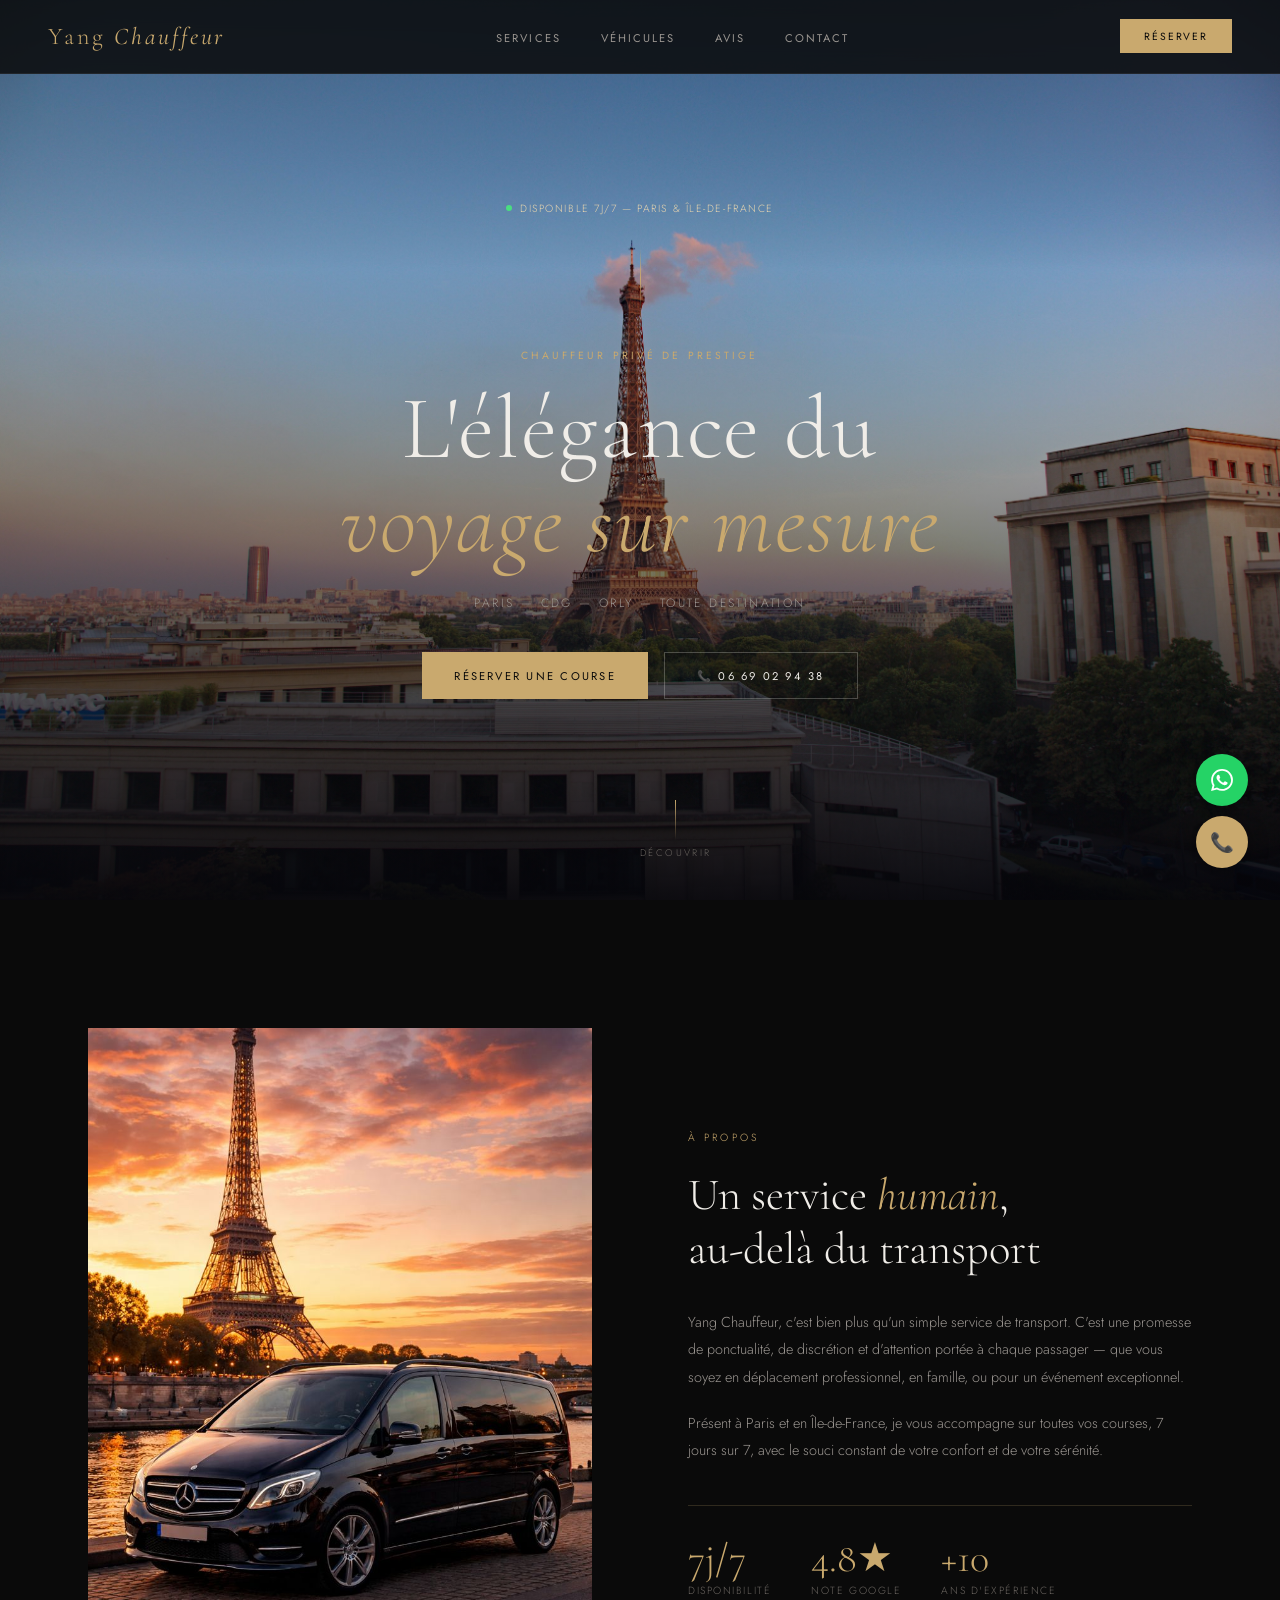
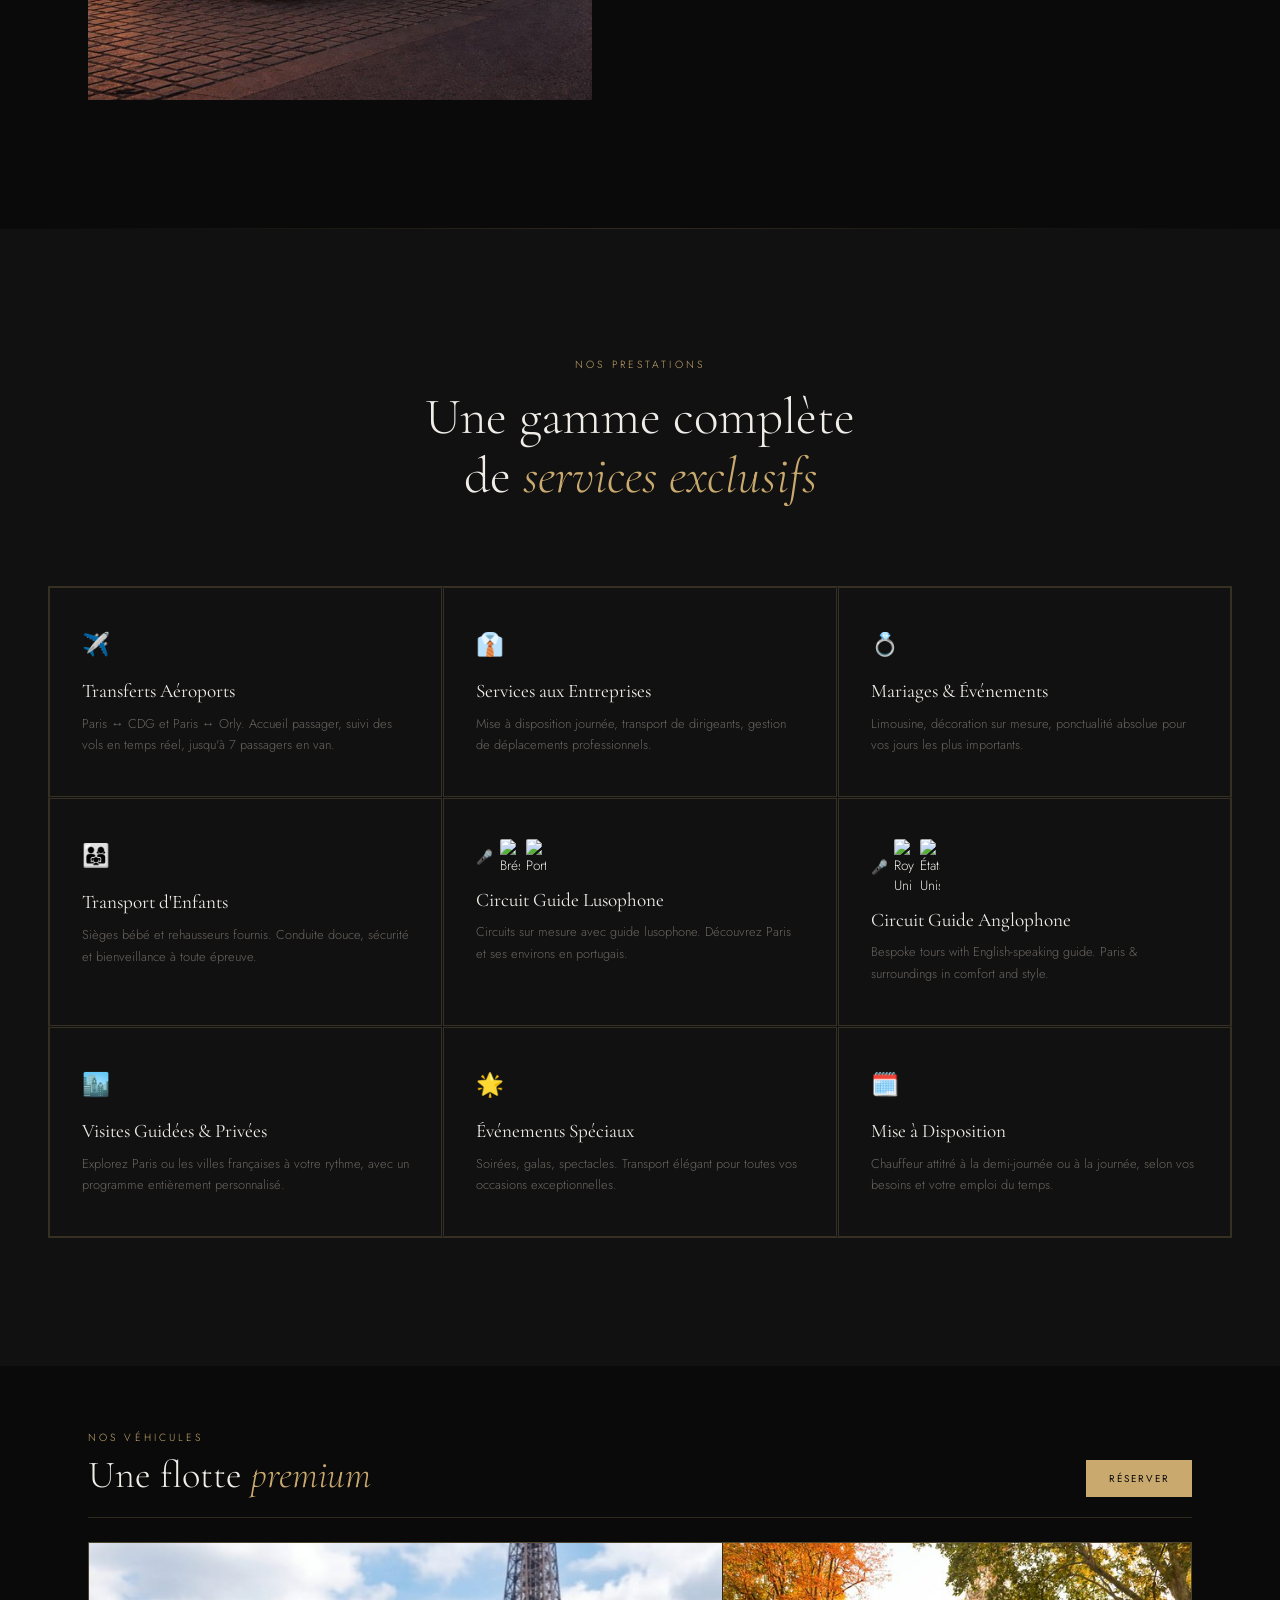
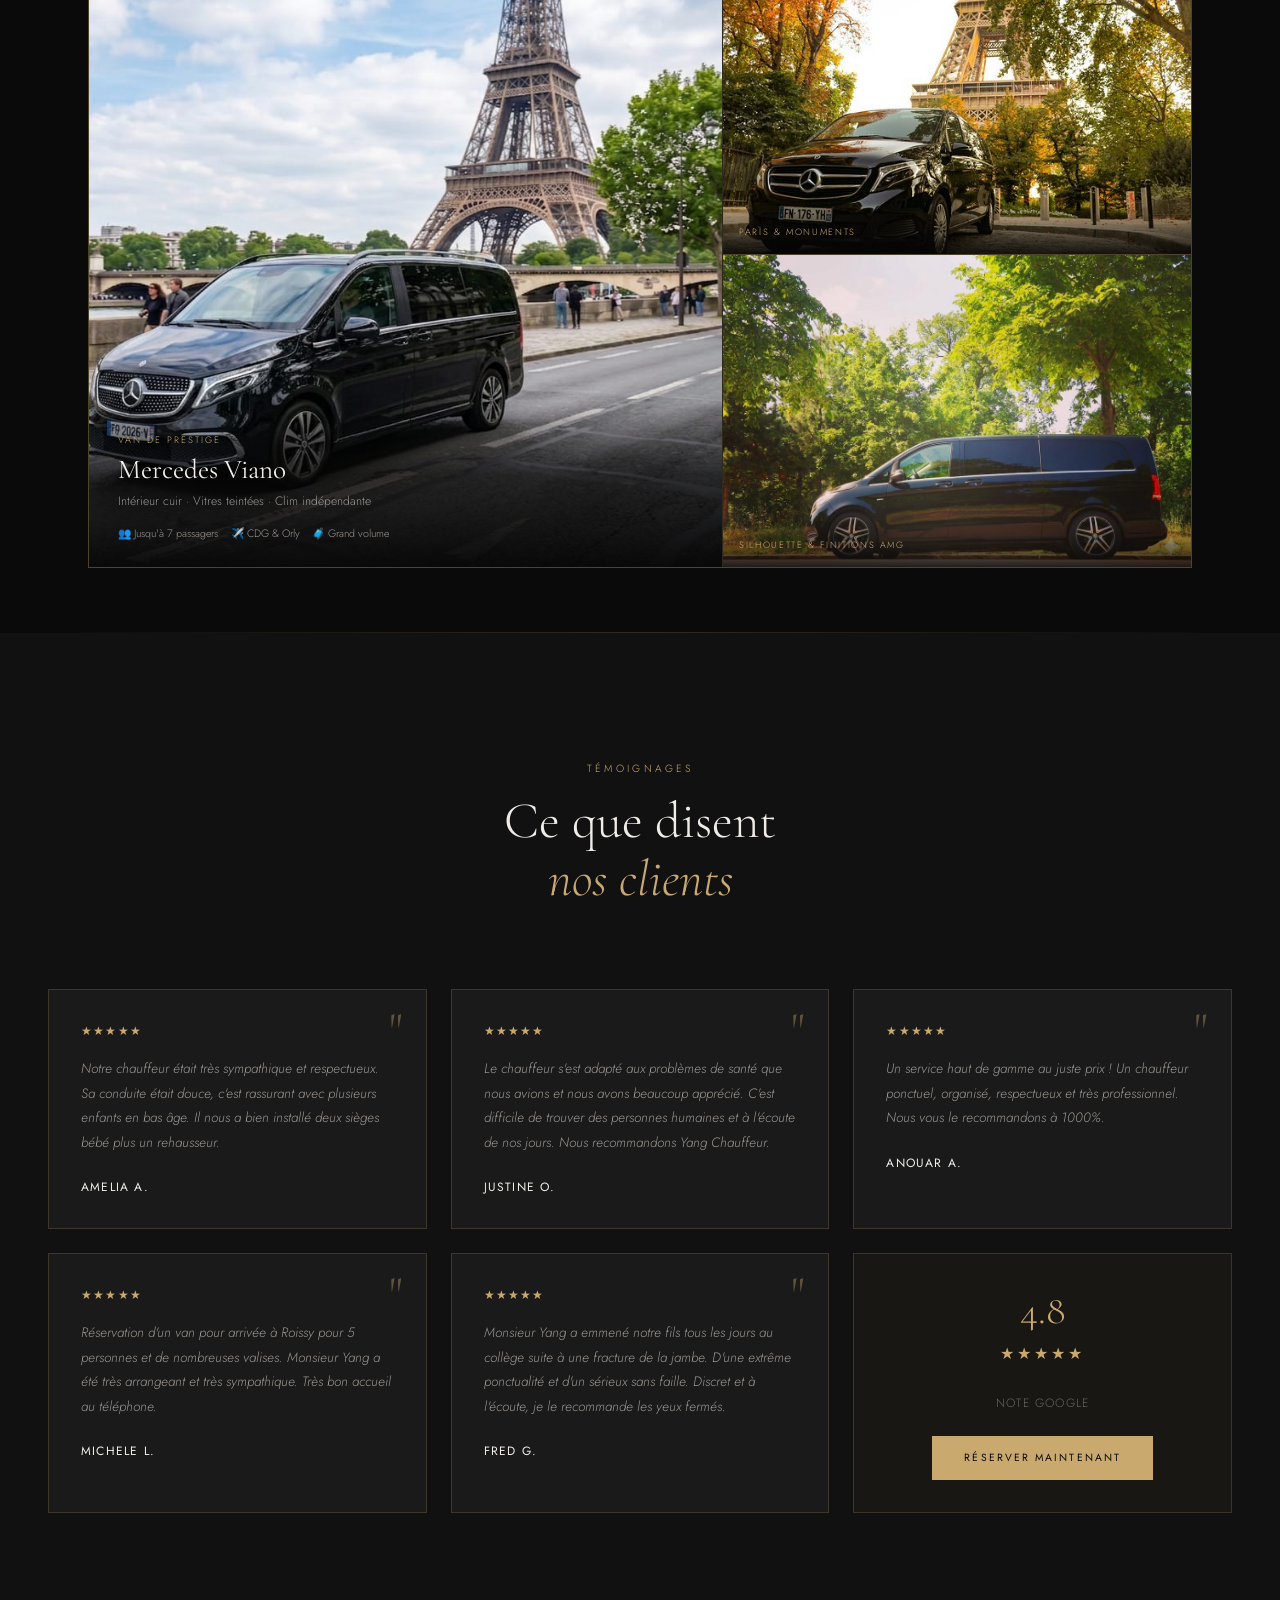
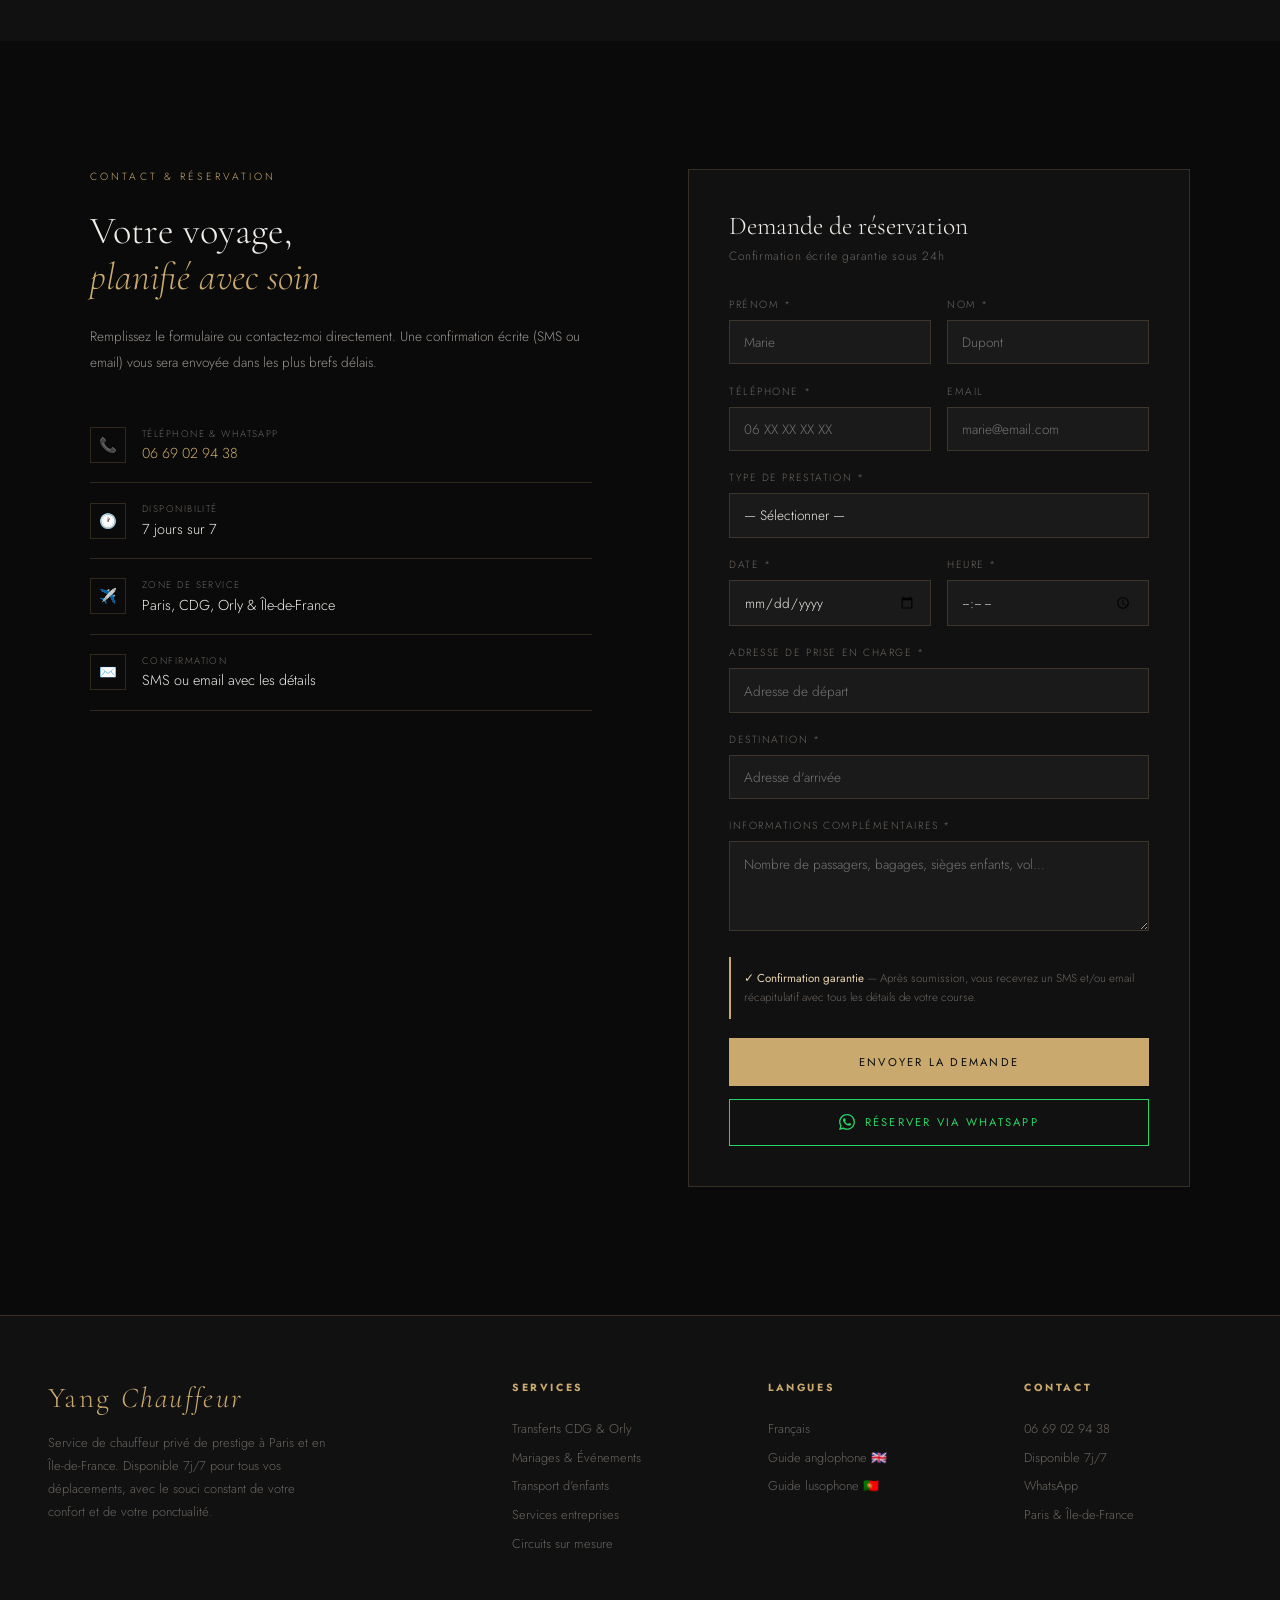
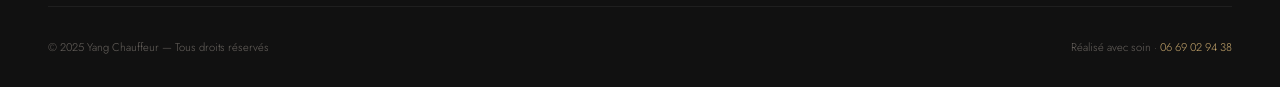
==== commit 60aab1f7: "Modification détails et infos obligatoire" ====
--- a/index.html
+++ b/index.html
@@ -7,7 +7,7 @@
 <link href="https://fonts.googleapis.com/css2?family=Cormorant+Garamond:ital,wght@0,300;0,400;0,600;1,300;1,400&family=Jost:wght@200;300;400;500&display=swap" rel="stylesheet">
   <link rel="stylesheet" href="css/style.css">
 </head>
-
+<script src="https://cdn.jsdelivr.net/npm/@emailjs/browser@3/dist/email.min.js"></script>
 <script src="js/script.js"></script>
 <body>
 
@@ -270,7 +270,7 @@
       <div class="avis-author">Fred G.</div>
     </div>
     <div class="avis-card" style="display:flex; flex-direction:column; align-items:center; justify-content:center; text-align:center; background:rgba(201,169,110,0.04);">
-      <div style="font-family:'Cormorant Garamond',serif; font-size:2.5rem; font-weight:300; color:var(--gold); margin-bottom:0.5rem;">5.0</div>
+      <div style="font-family:'Cormorant Garamond',serif; font-size:2.5rem; font-weight:300; color:var(--gold); margin-bottom:0.5rem;">4.8</div>
       <div class="stars" style="font-size:1rem; letter-spacing:0.2em;">★★★★★</div>
       <div style="font-size:0.75rem; color:var(--text-dim); margin-top:0.8rem; letter-spacing:0.1em; text-transform:uppercase;">Note Google</div>
       <a href="tel:0669029438" class="btn-primary" style="margin-top:1.5rem; font-size:0.65rem;">Réserver maintenant</a>
@@ -372,11 +372,11 @@
           <input type="text" id="depart" placeholder="Adresse de départ" required>
         </div>
         <div class="form-group">
-          <label>Destination</label>
+          <label>Destination *</label>
           <input type="text" id="arrivee" placeholder="Adresse d'arrivée">
         </div>
         <div class="form-group">
-          <label>Informations complémentaires</label>
+          <label>Informations complémentaires *</label>
           <textarea id="message" placeholder="Nombre de passagers, bagages, sièges enfants, vol…"></textarea>
         </div>
         <div class="form-notice">
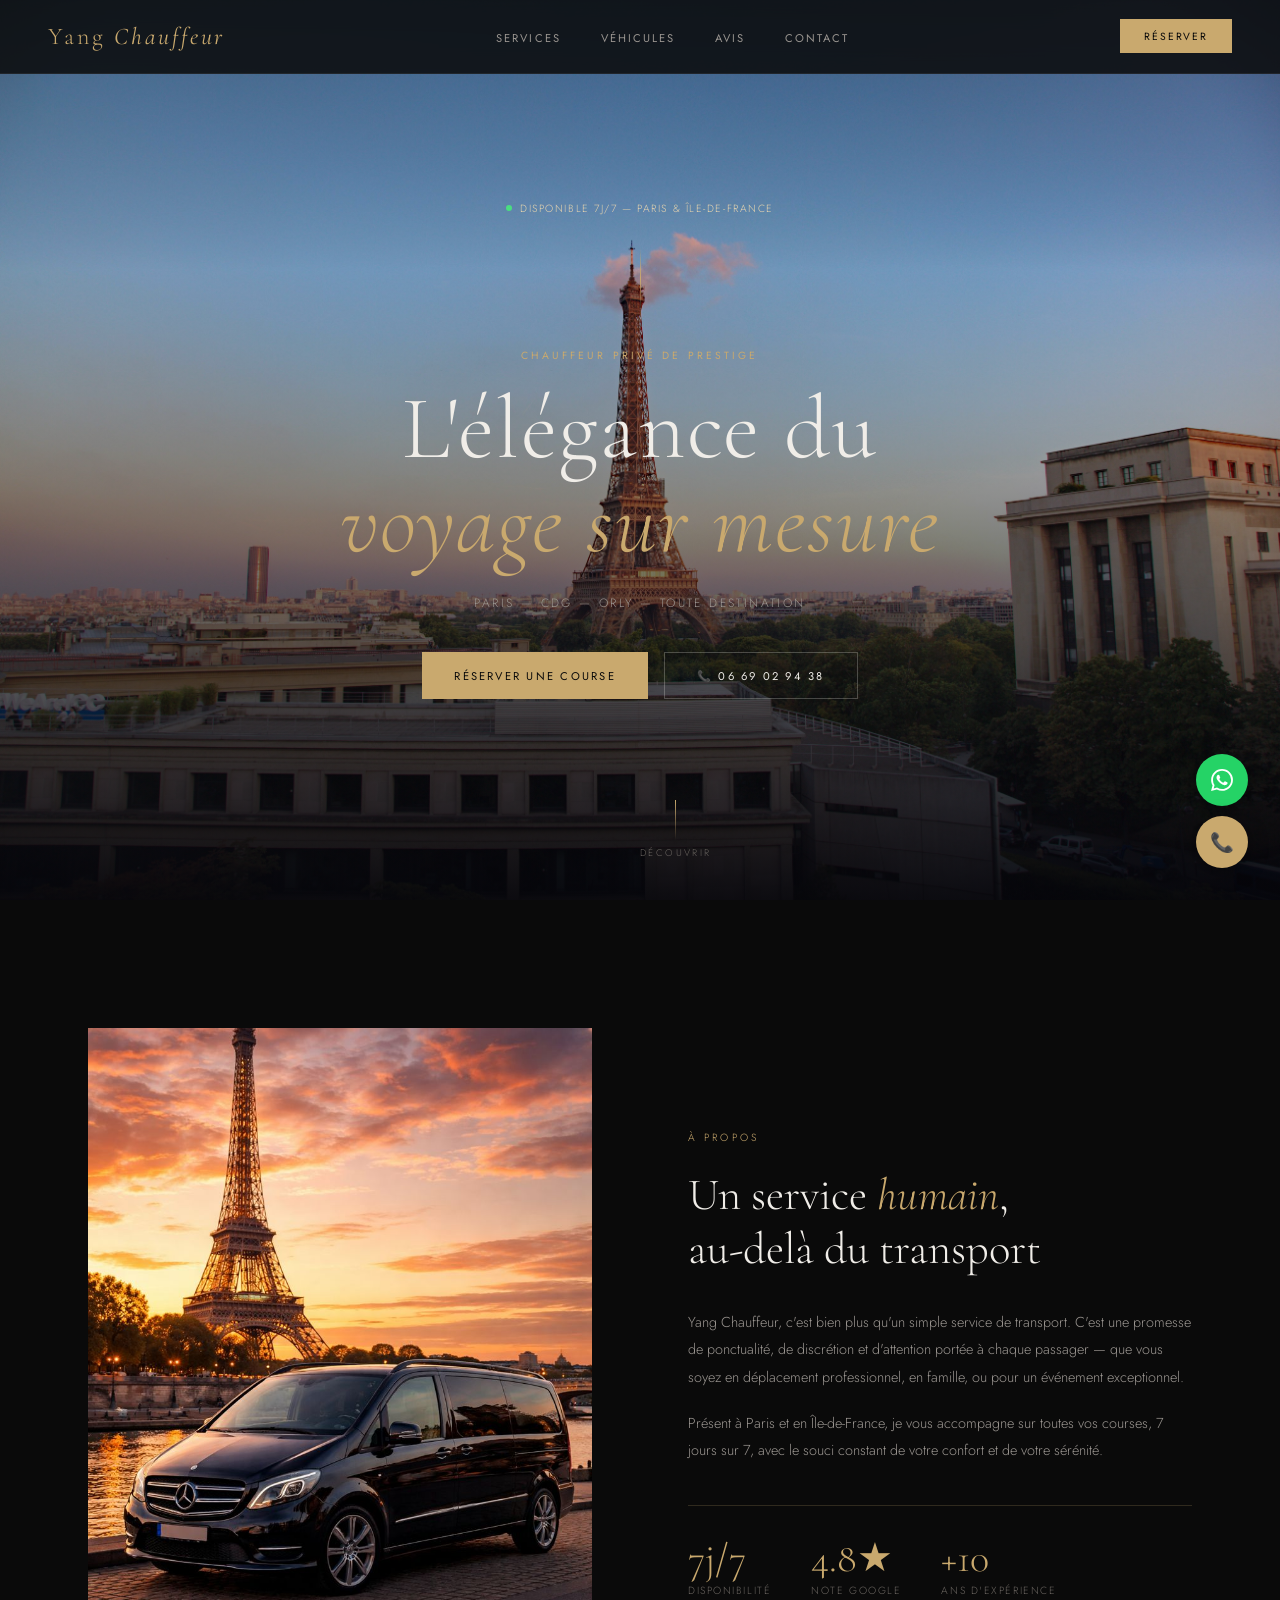
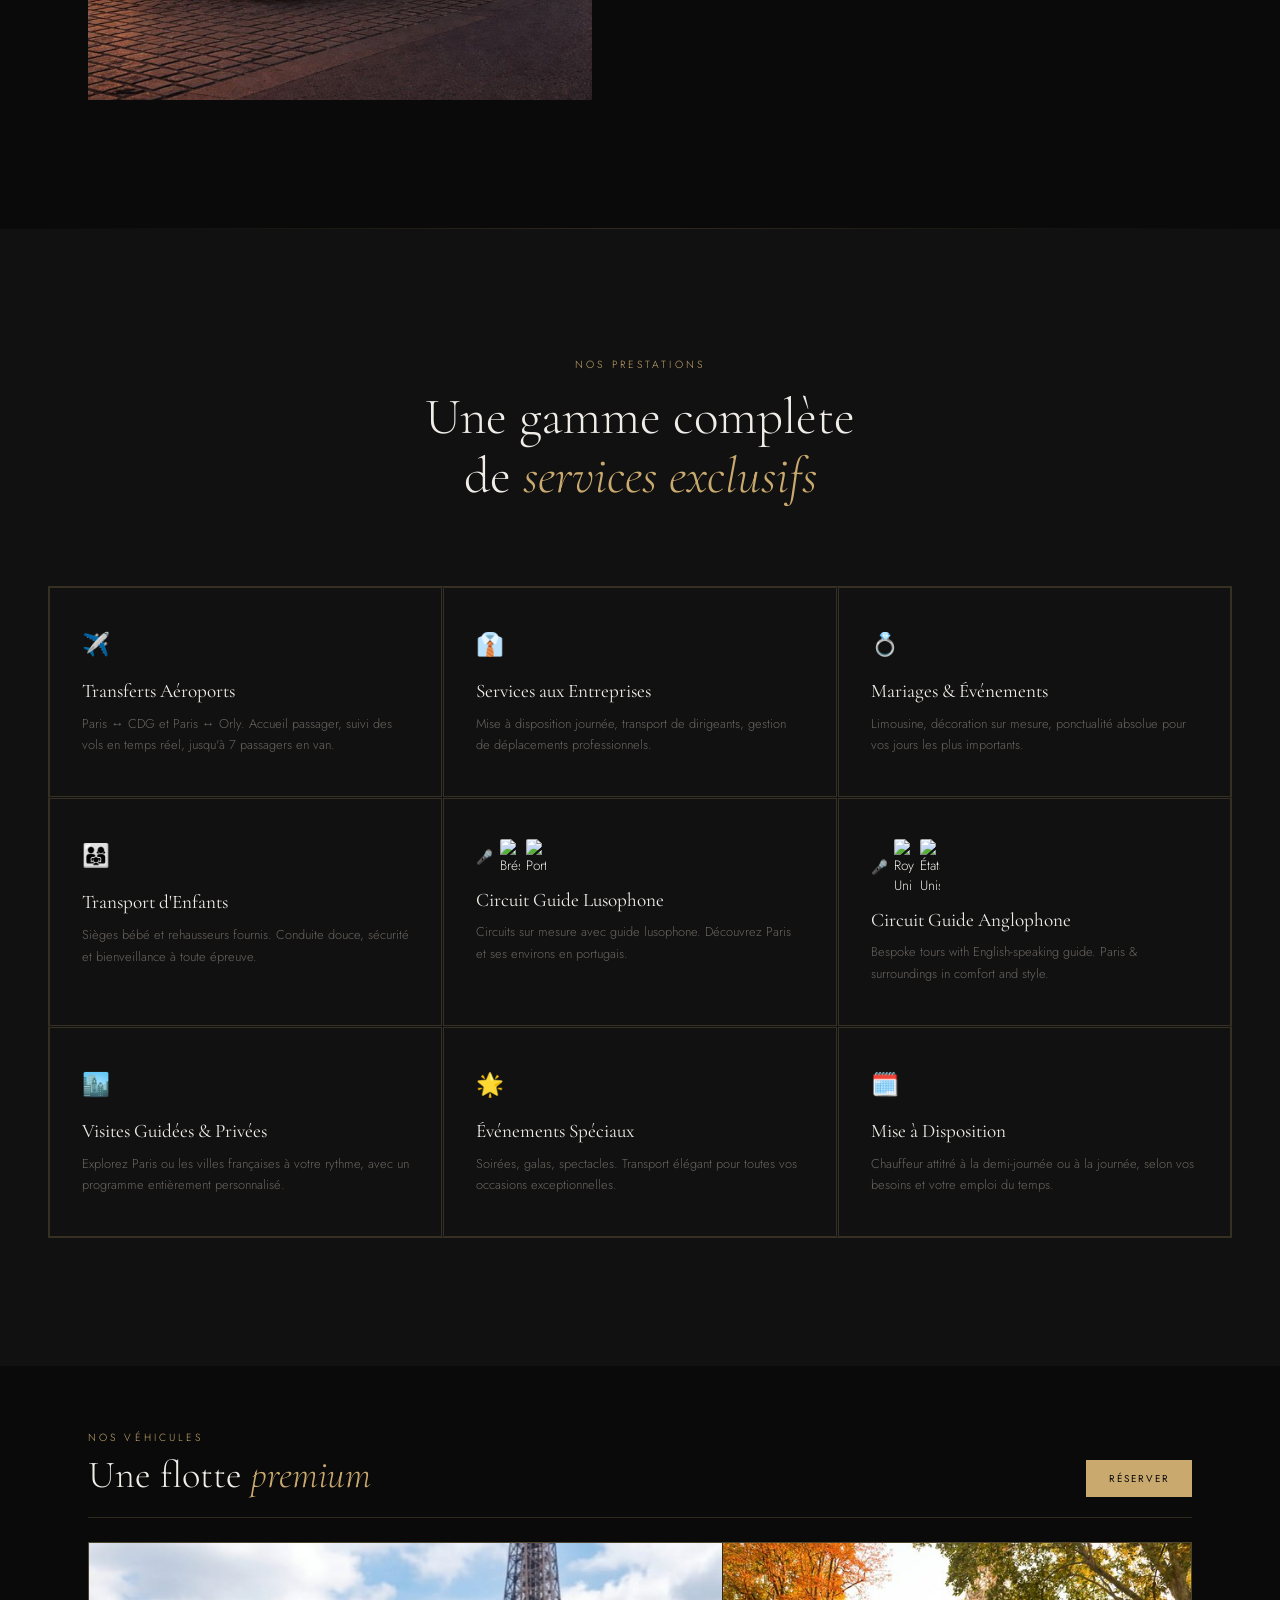
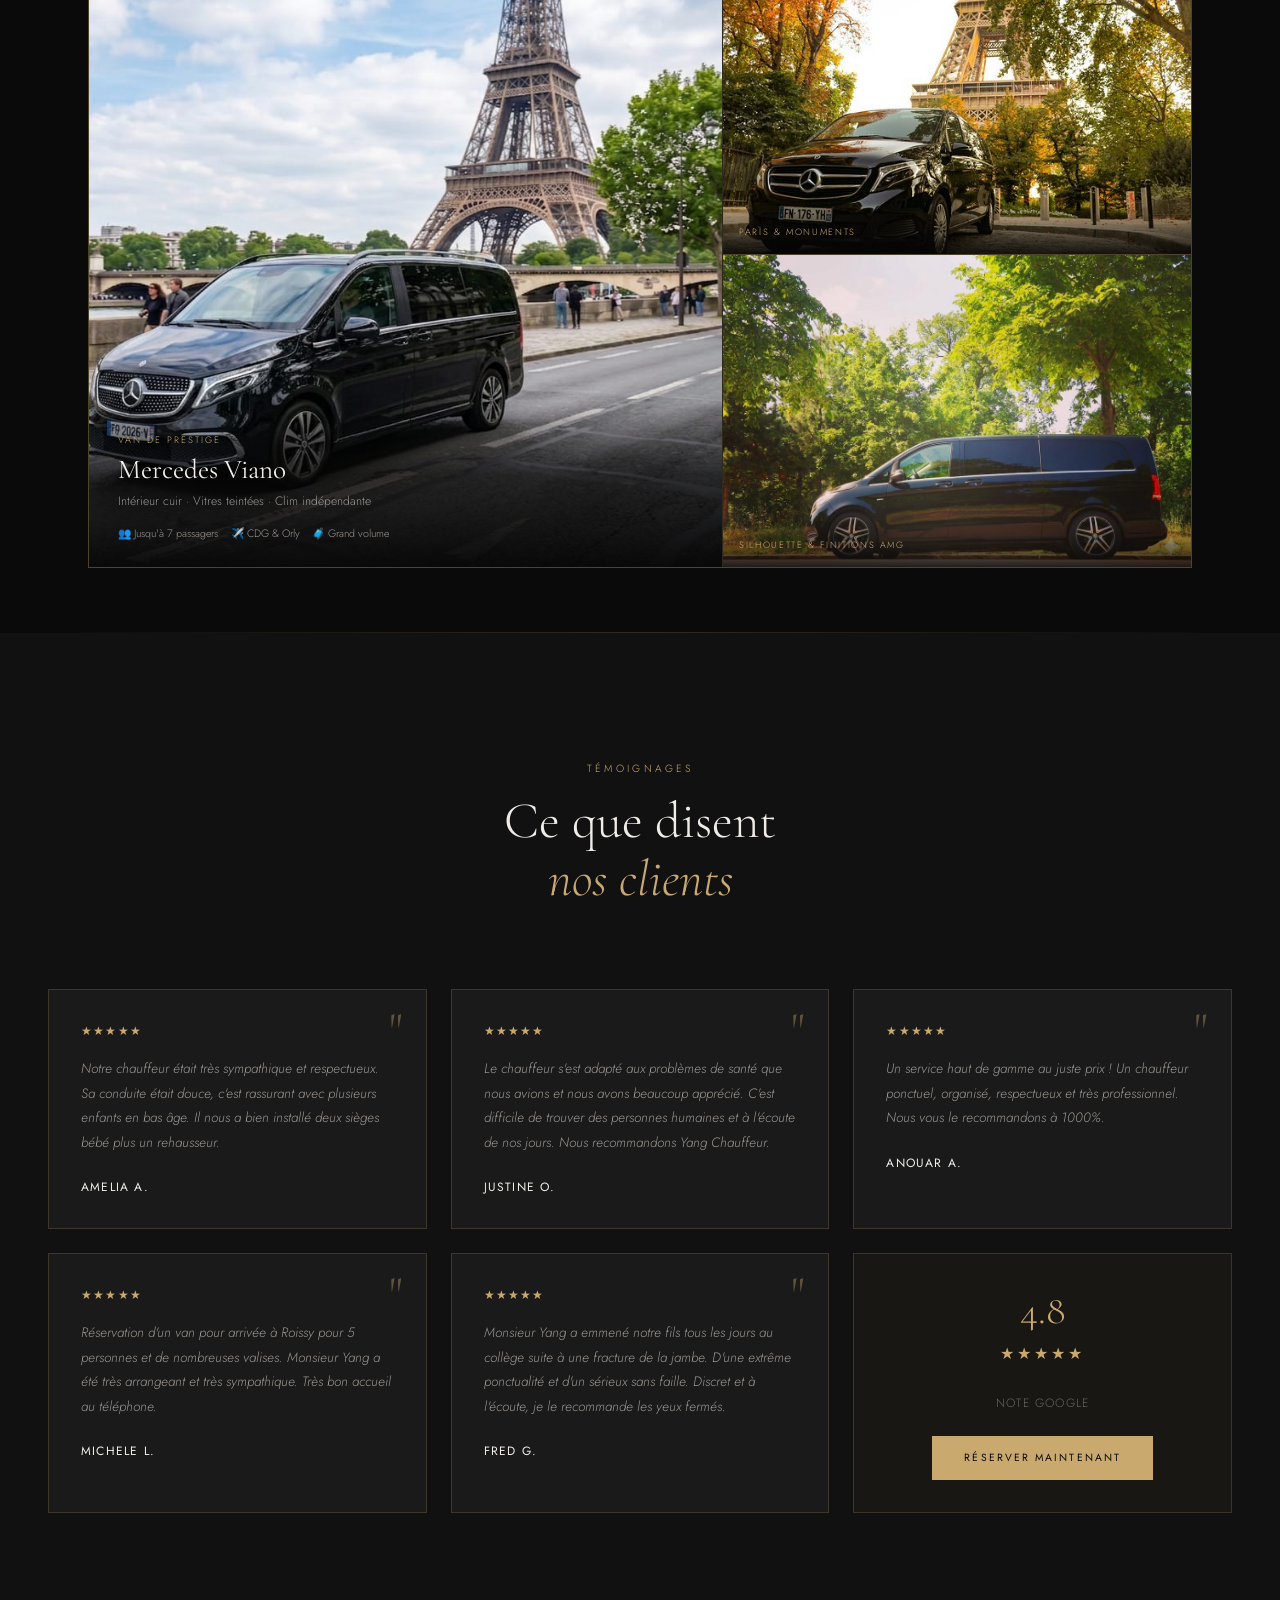
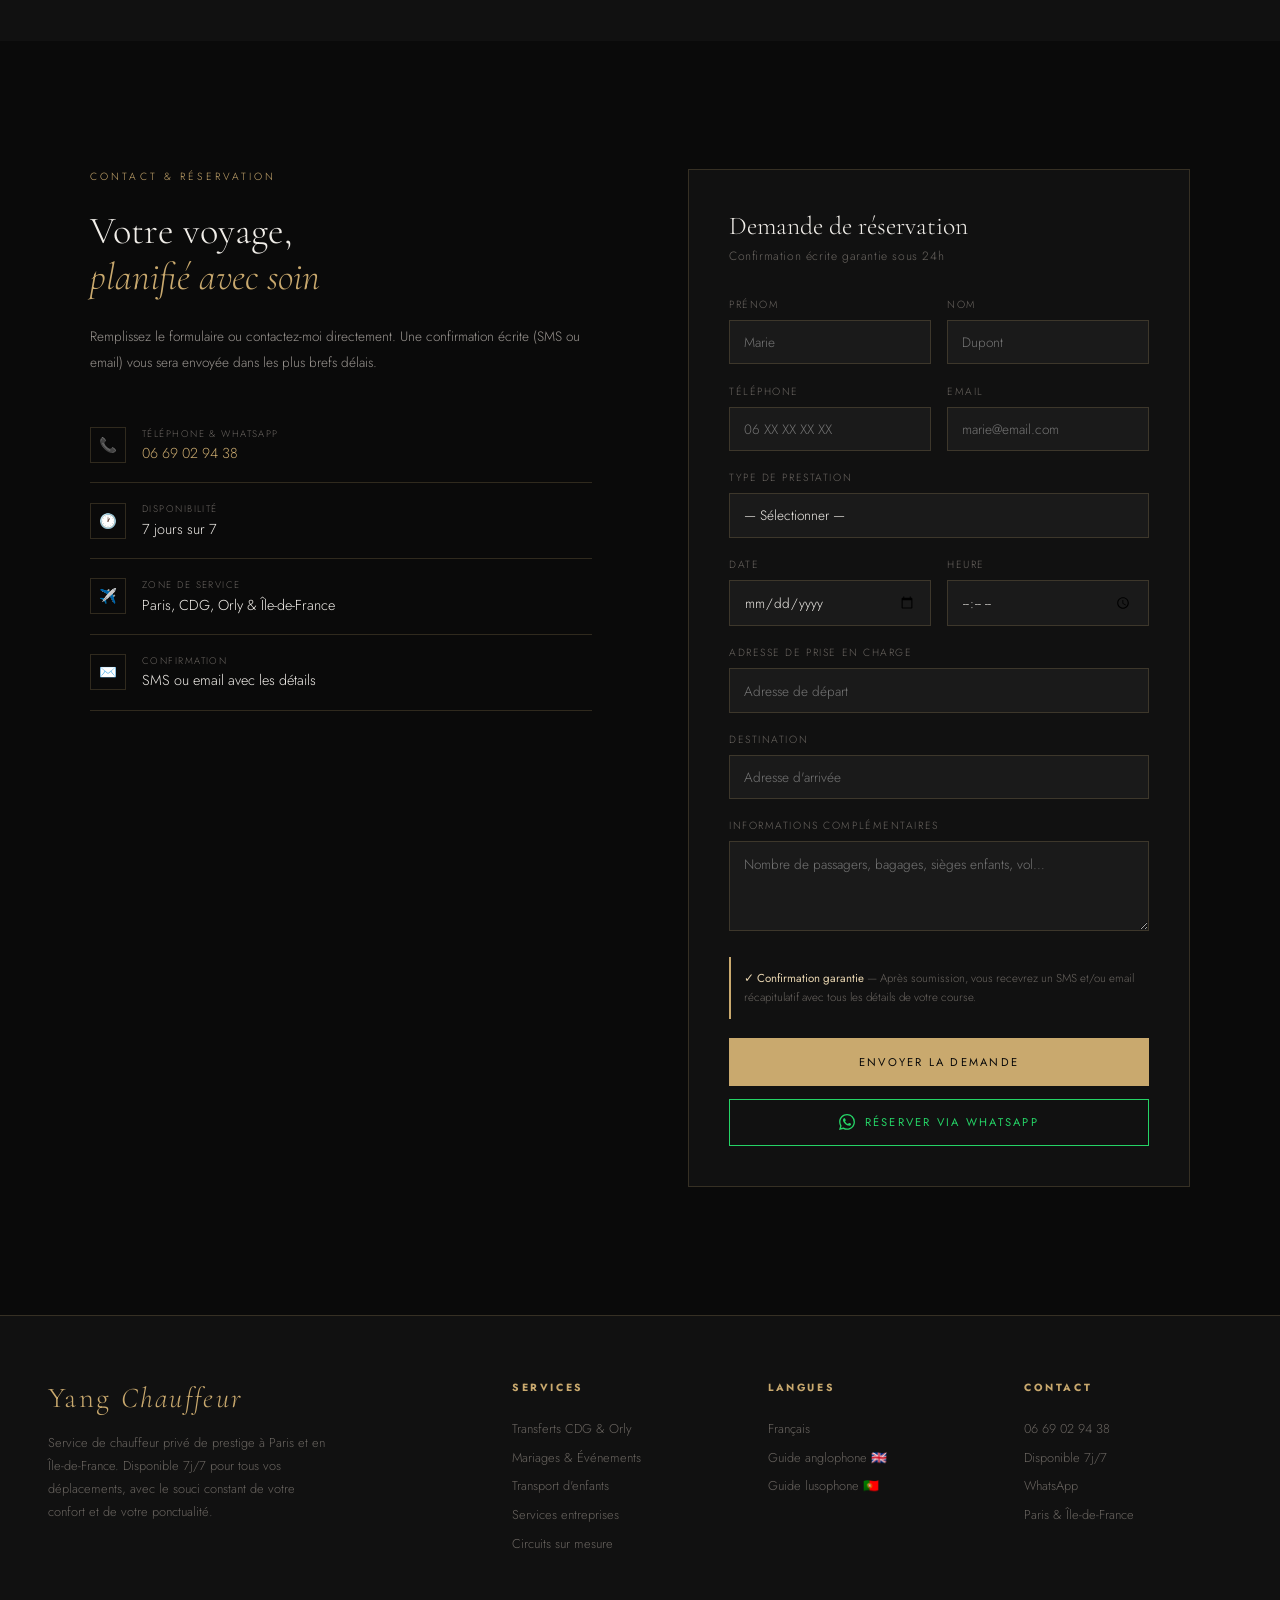
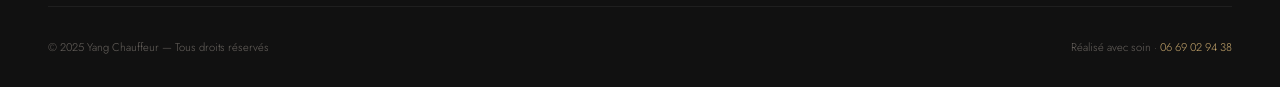
==== commit 3bf31242: "date min et max" ====
--- a/index.html
+++ b/index.html
@@ -320,17 +320,17 @@
       <div id="formContent">
         <div class="form-row">
           <div class="form-group">
-            <label>Prénom *</label>
+            <label>Prénom</label>
             <input type="text" id="prenom" placeholder="Marie" required>
           </div>
           <div class="form-group">
-            <label>Nom *</label>
+            <label>Nom</label>
             <input type="text" id="nom" placeholder="Dupont" required>
           </div>
         </div>
         <div class="form-row">
           <div class="form-group">
-            <label>Téléphone *</label>
+            <label>Téléphone</label>
             <input type="tel" id="tel" placeholder="06 XX XX XX XX" required>
           </div>
           <div class="form-group">
@@ -339,7 +339,7 @@
           </div>
         </div>
         <div class="form-group">
-          <label>Type de prestation *</label>
+          <label>Type de prestation</label>
           <select id="service" required>
             <option value="">— Sélectionner —</option>
             <option>Transfert vers CDG (Van jusqu'à 7 pers.)</option>
@@ -359,24 +359,24 @@
         </div>
         <div class="form-row">
           <div class="form-group">
-            <label>Date *</label>
-            <input type="date" id="date" required>
-          </div>
-          <div class="form-group">
-            <label>Heure *</label>
+            <label>Date</label>
+            <input type="date" id="date" required min="">
+          </div>
+          <div class="form-group">
+            <label>Heure</label>
             <input type="time" id="heure" required>
           </div>
         </div>
         <div class="form-group">
-          <label>Adresse de prise en charge *</label>
+          <label>Adresse de prise en charge</label>
           <input type="text" id="depart" placeholder="Adresse de départ" required>
         </div>
         <div class="form-group">
-          <label>Destination *</label>
-          <input type="text" id="arrivee" placeholder="Adresse d'arrivée">
+          <label>Destination</label>
+          <input type="text" id="arrivee" placeholder="Adresse d'arrivée" required>
         </div>
         <div class="form-group">
-          <label>Informations complémentaires *</label>
+          <label>Informations complémentaires</label>
           <textarea id="message" placeholder="Nombre de passagers, bagages, sièges enfants, vol…"></textarea>
         </div>
         <div class="form-notice">
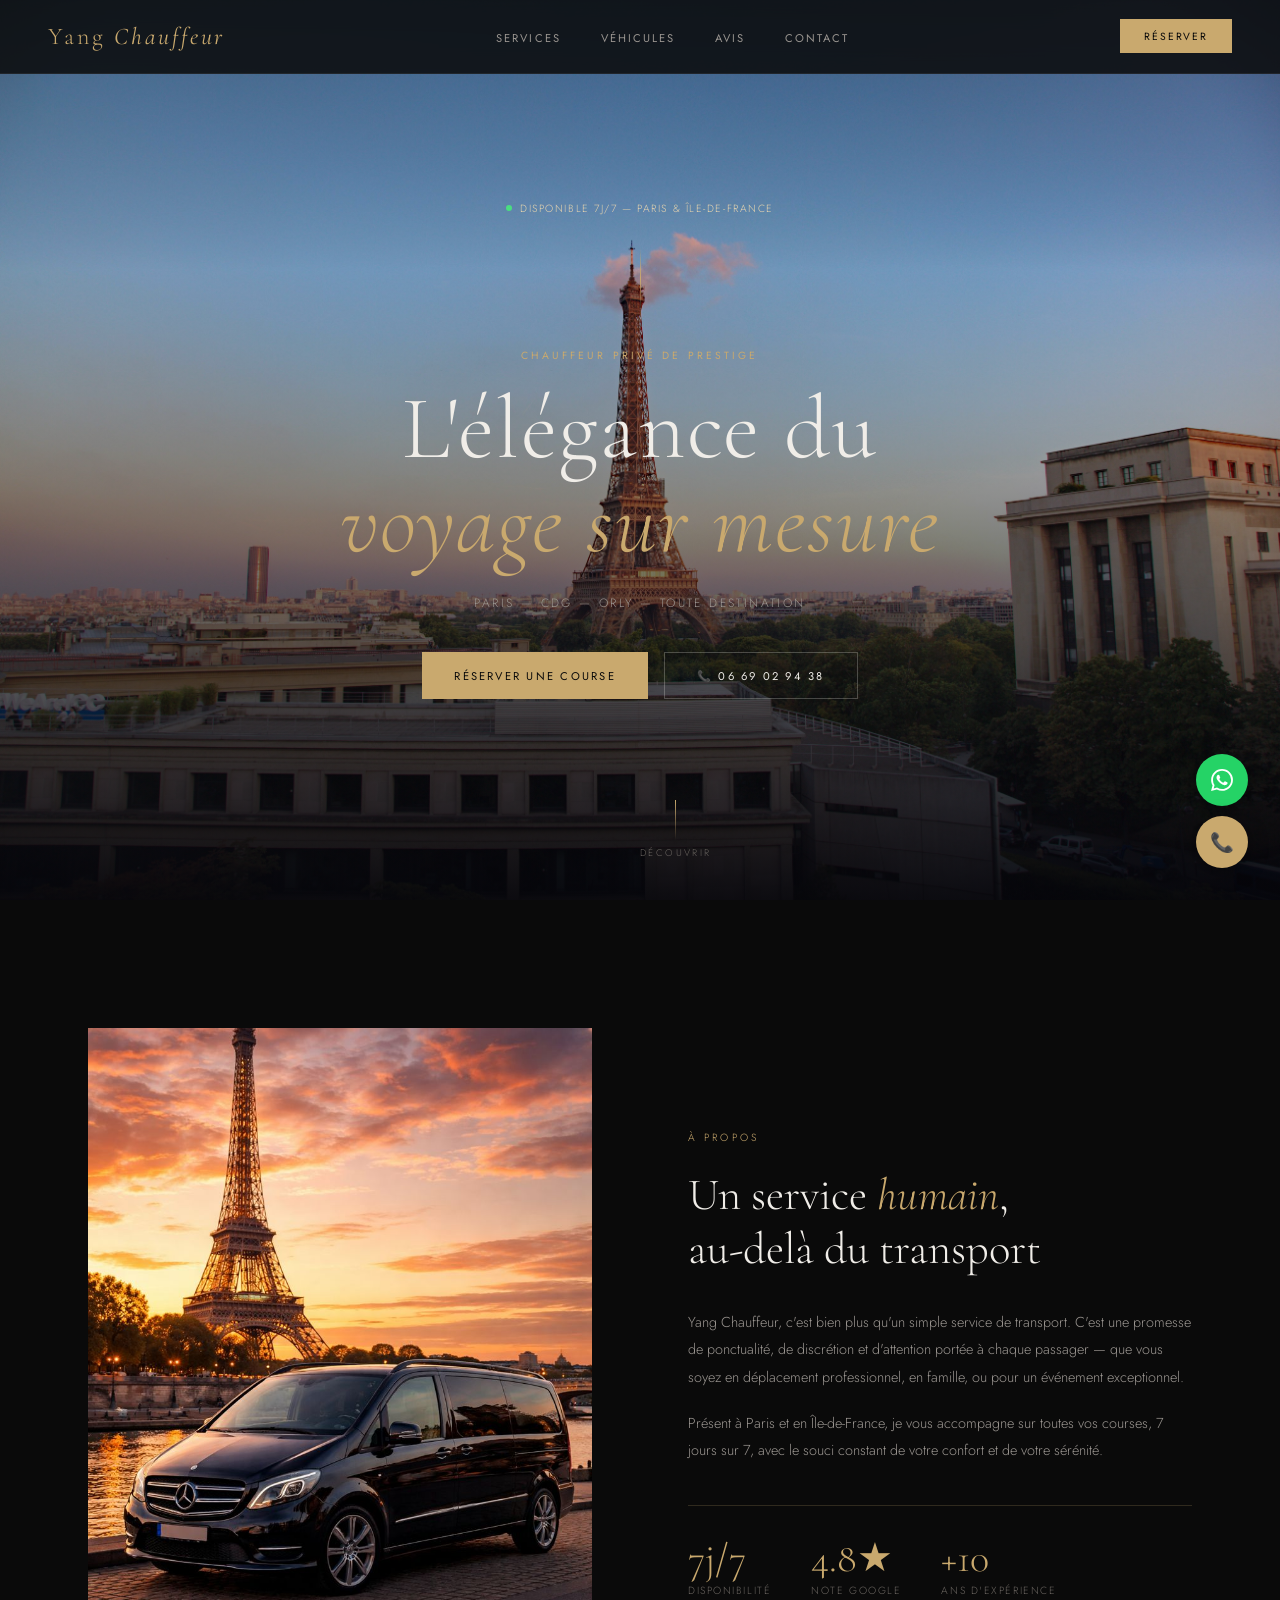
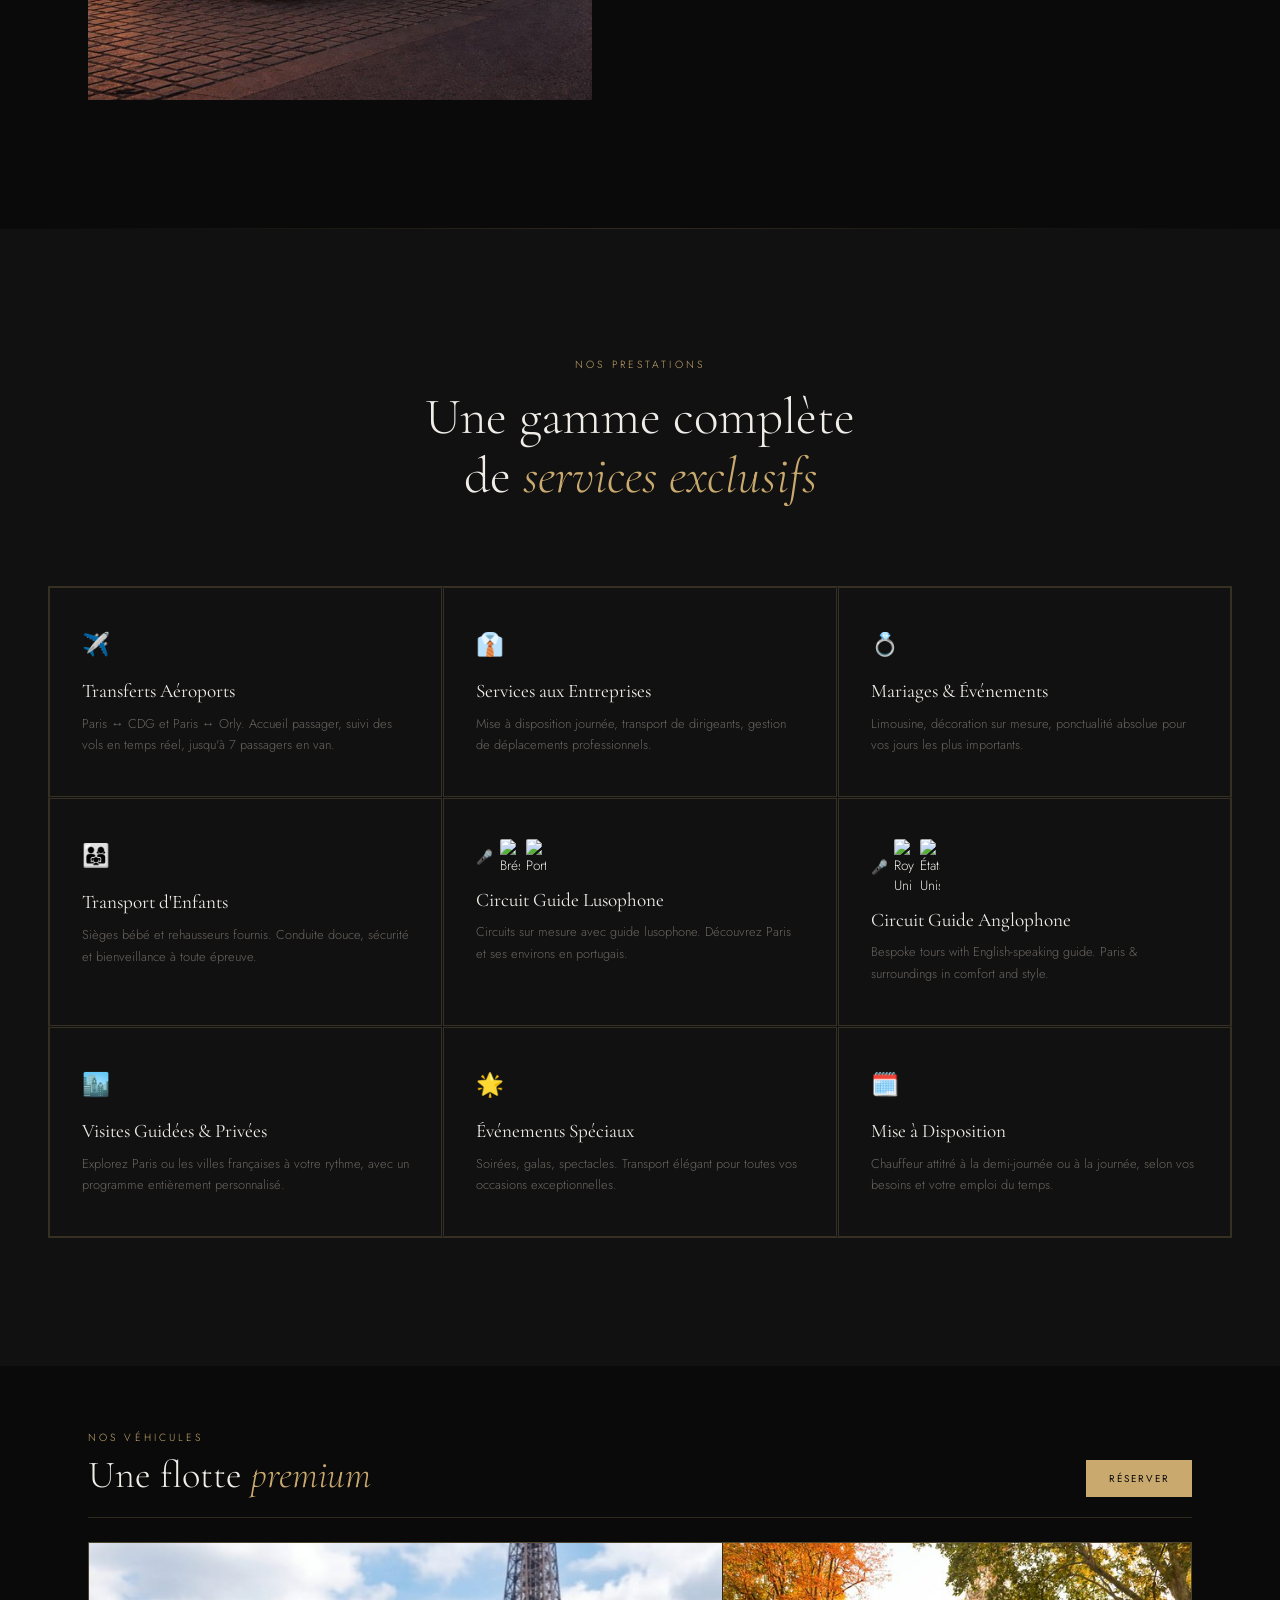
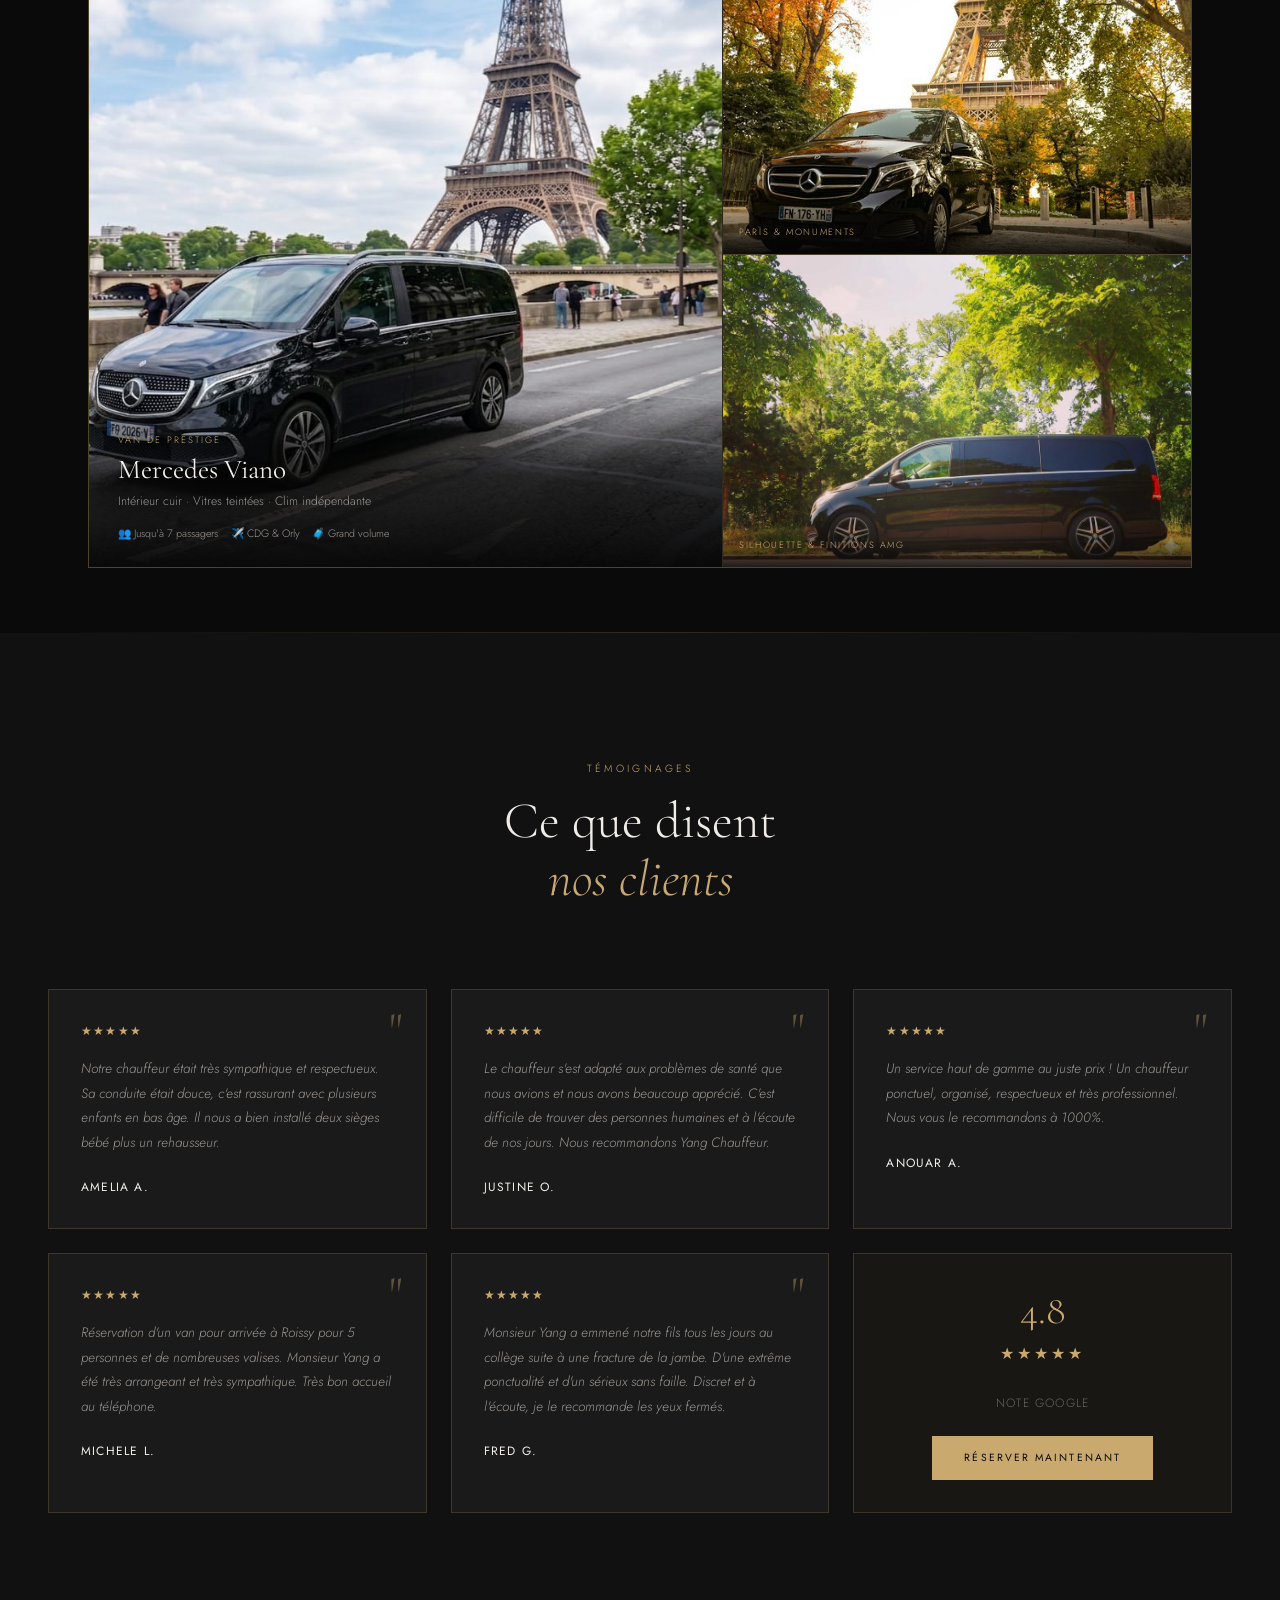
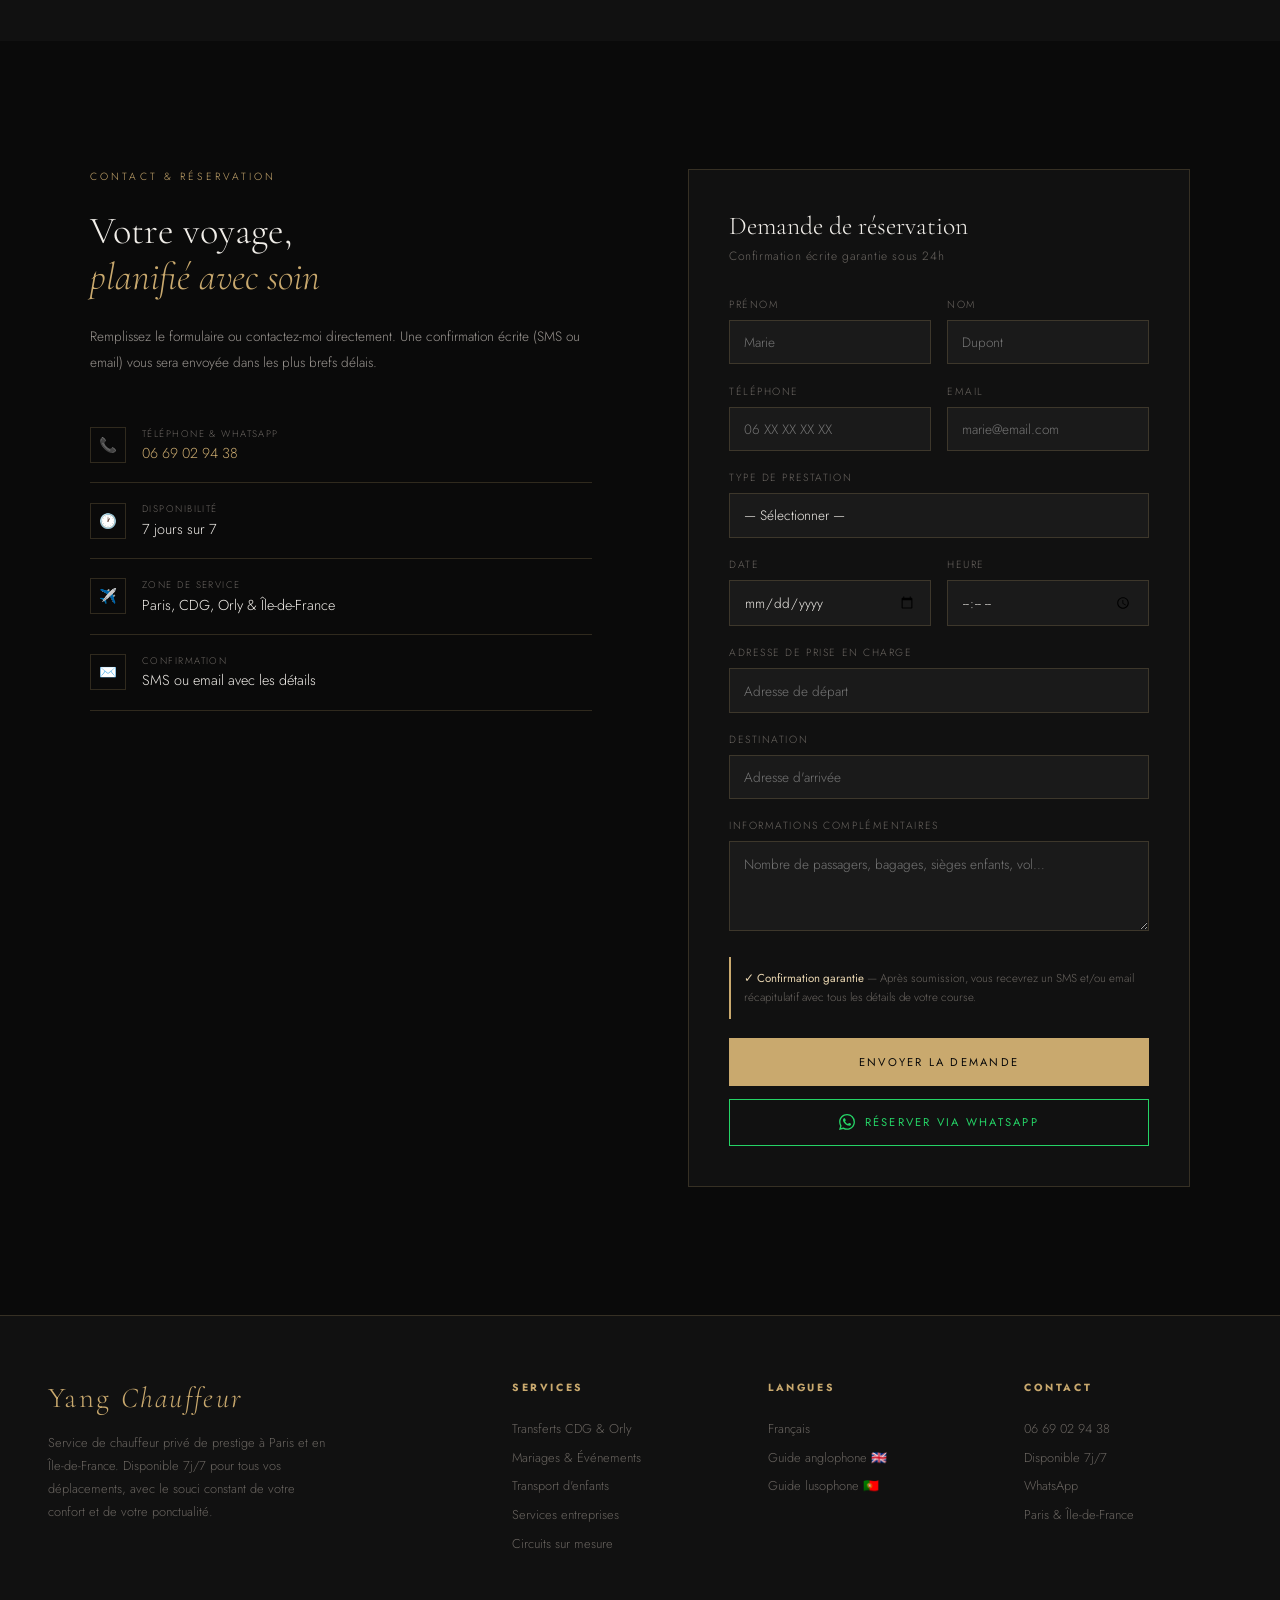
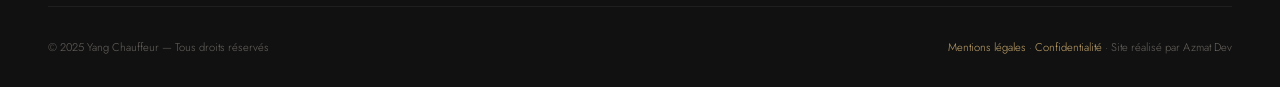
==== commit 4813d7cd: "mentions-legales.html ajouté temporaire" ====
--- a/index.html
+++ b/index.html
@@ -7,8 +7,7 @@
 <link href="https://fonts.googleapis.com/css2?family=Cormorant+Garamond:ital,wght@0,300;0,400;0,600;1,300;1,400&family=Jost:wght@200;300;400;500&display=swap" rel="stylesheet">
   <link rel="stylesheet" href="css/style.css">
 </head>
-<script src="https://cdn.jsdelivr.net/npm/@emailjs/browser@3/dist/email.min.js"></script>
-<script src="js/script.js"></script>
+
 <body>
 
 <!-- NAV -->
@@ -436,7 +435,11 @@
   </div>
   <div class="footer-bottom">
     <span>© 2025 Yang Chauffeur — Tous droits réservés</span>
-    <span>Réalisé avec soin · <a href="tel:0669029438">06 69 02 94 38</a></span>
+    <span>
+      <a href="mentions-legales.html">Mentions légales</a> ·
+      <a href="confidentialite.html">Confidentialité</a> ·
+      Site réalisé par Azmat Dev
+    </span>
   </div>
 </footer>
 
@@ -448,5 +451,8 @@
   <a href="tel:0669029438" class="float-btn float-call" title="Appeler">📞</a>
 </div>
 
+<script src="https://cdn.jsdelivr.net/npm/@emailjs/browser@3/dist/email.min.js"></script>
+<script src="js/script.js"></script>
+
 </body>
 </html>
--- a/css/style.css
+++ b/css/style.css
@@ -609,3 +609,24 @@
     .avis-grid { grid-template-columns: 1fr; }
     #services, #fleet, #avis, #reservation, footer { padding: 3rem 1.2rem; }
 }
+/*Page mentions légales*/
+.legal-page {
+    padding: 100px 20px;
+    max-width: 900px;
+    margin: auto;
+}
+
+.legal-page h1 {
+    margin-bottom: 40px;
+}
+
+.legal-page h2 {
+    margin-top: 30px;
+    color: var(--gold);
+}
+
+.legal-page p {
+    margin-top: 10px;
+    line-height: 1.6;
+    color: #ccc;
+}
